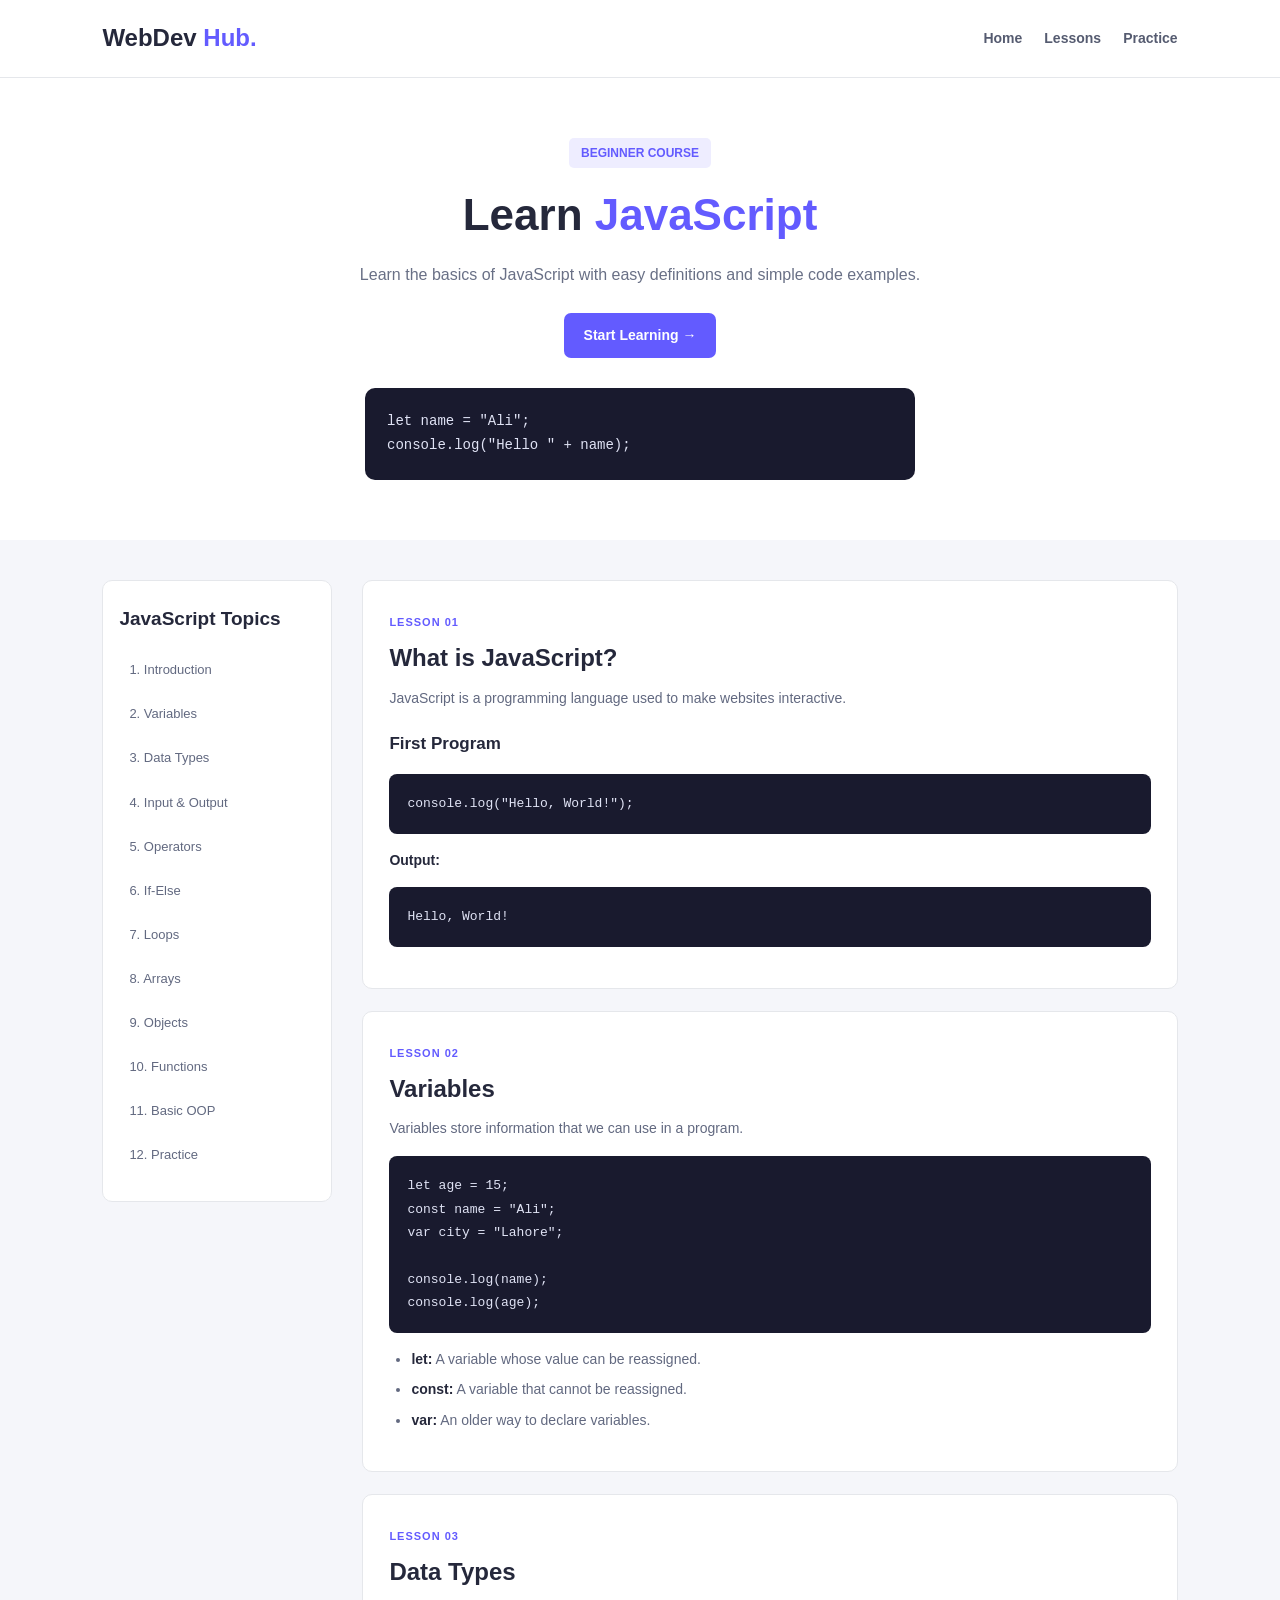
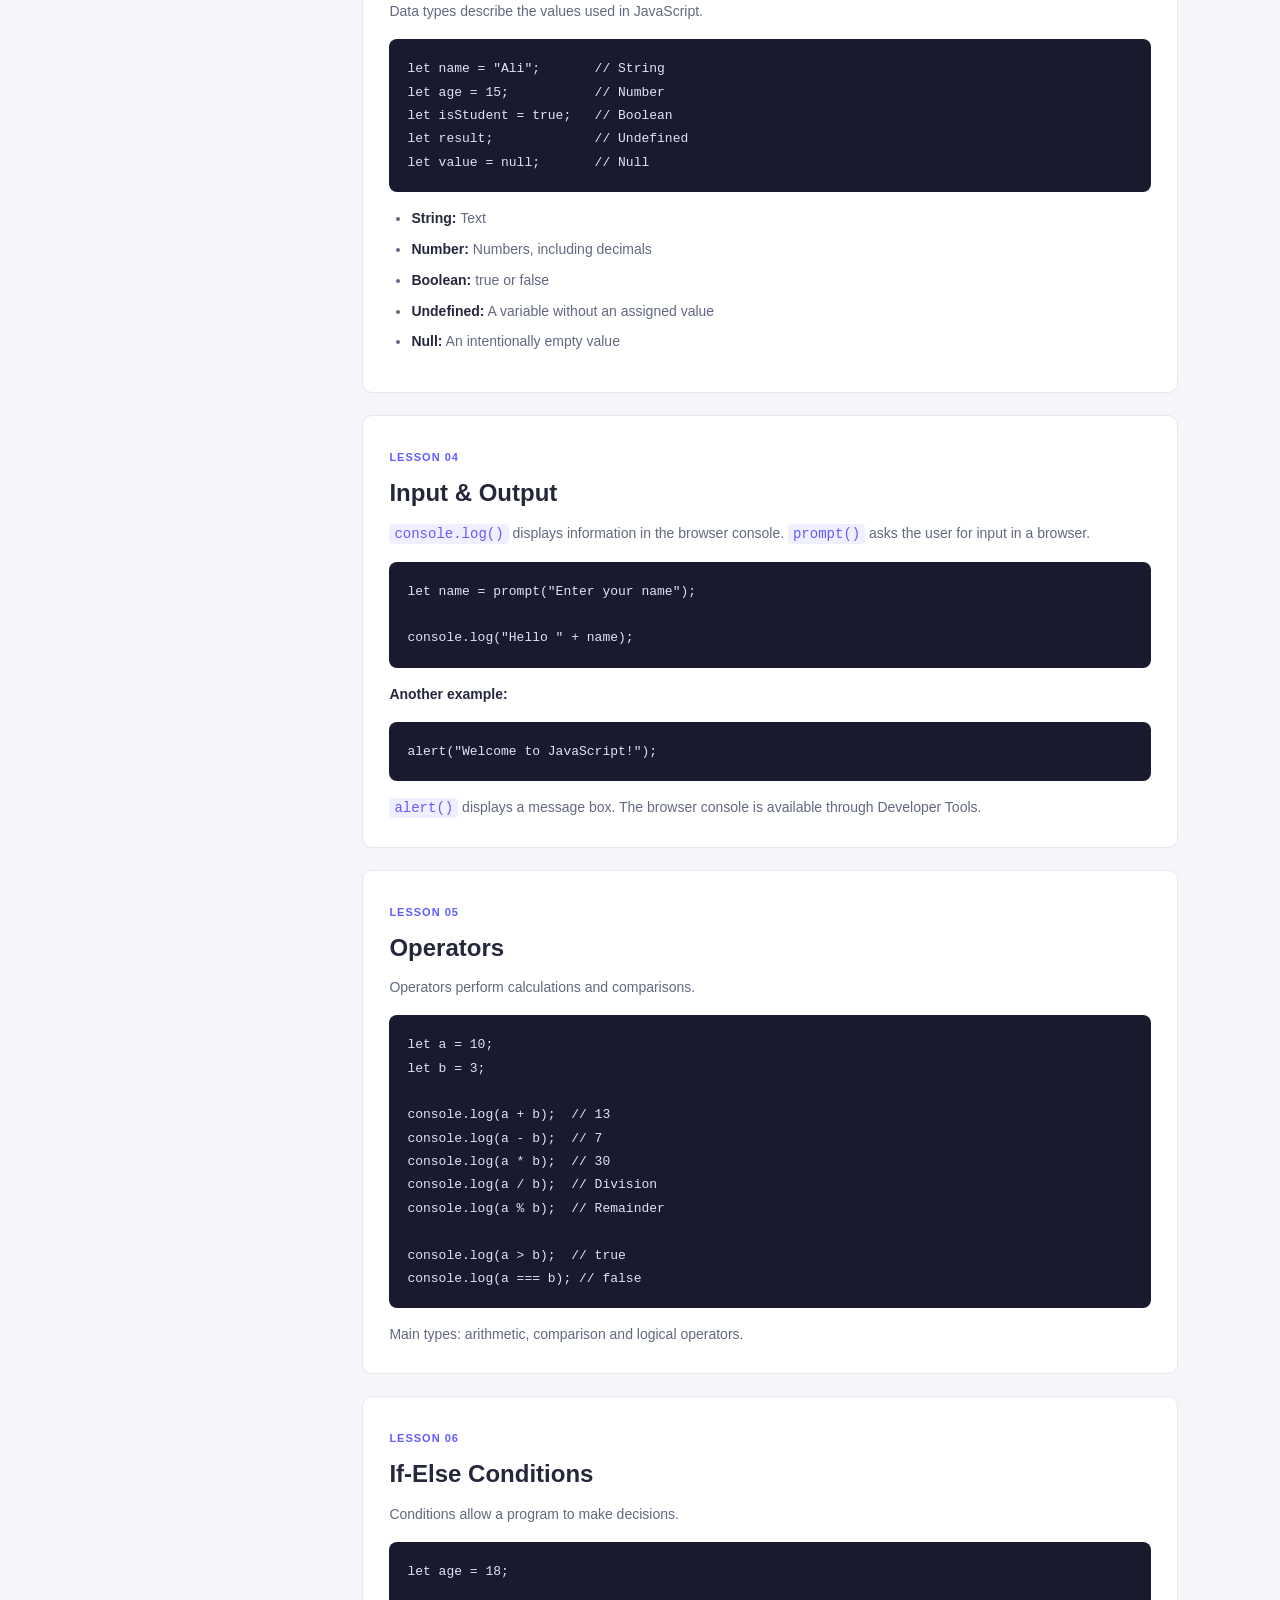
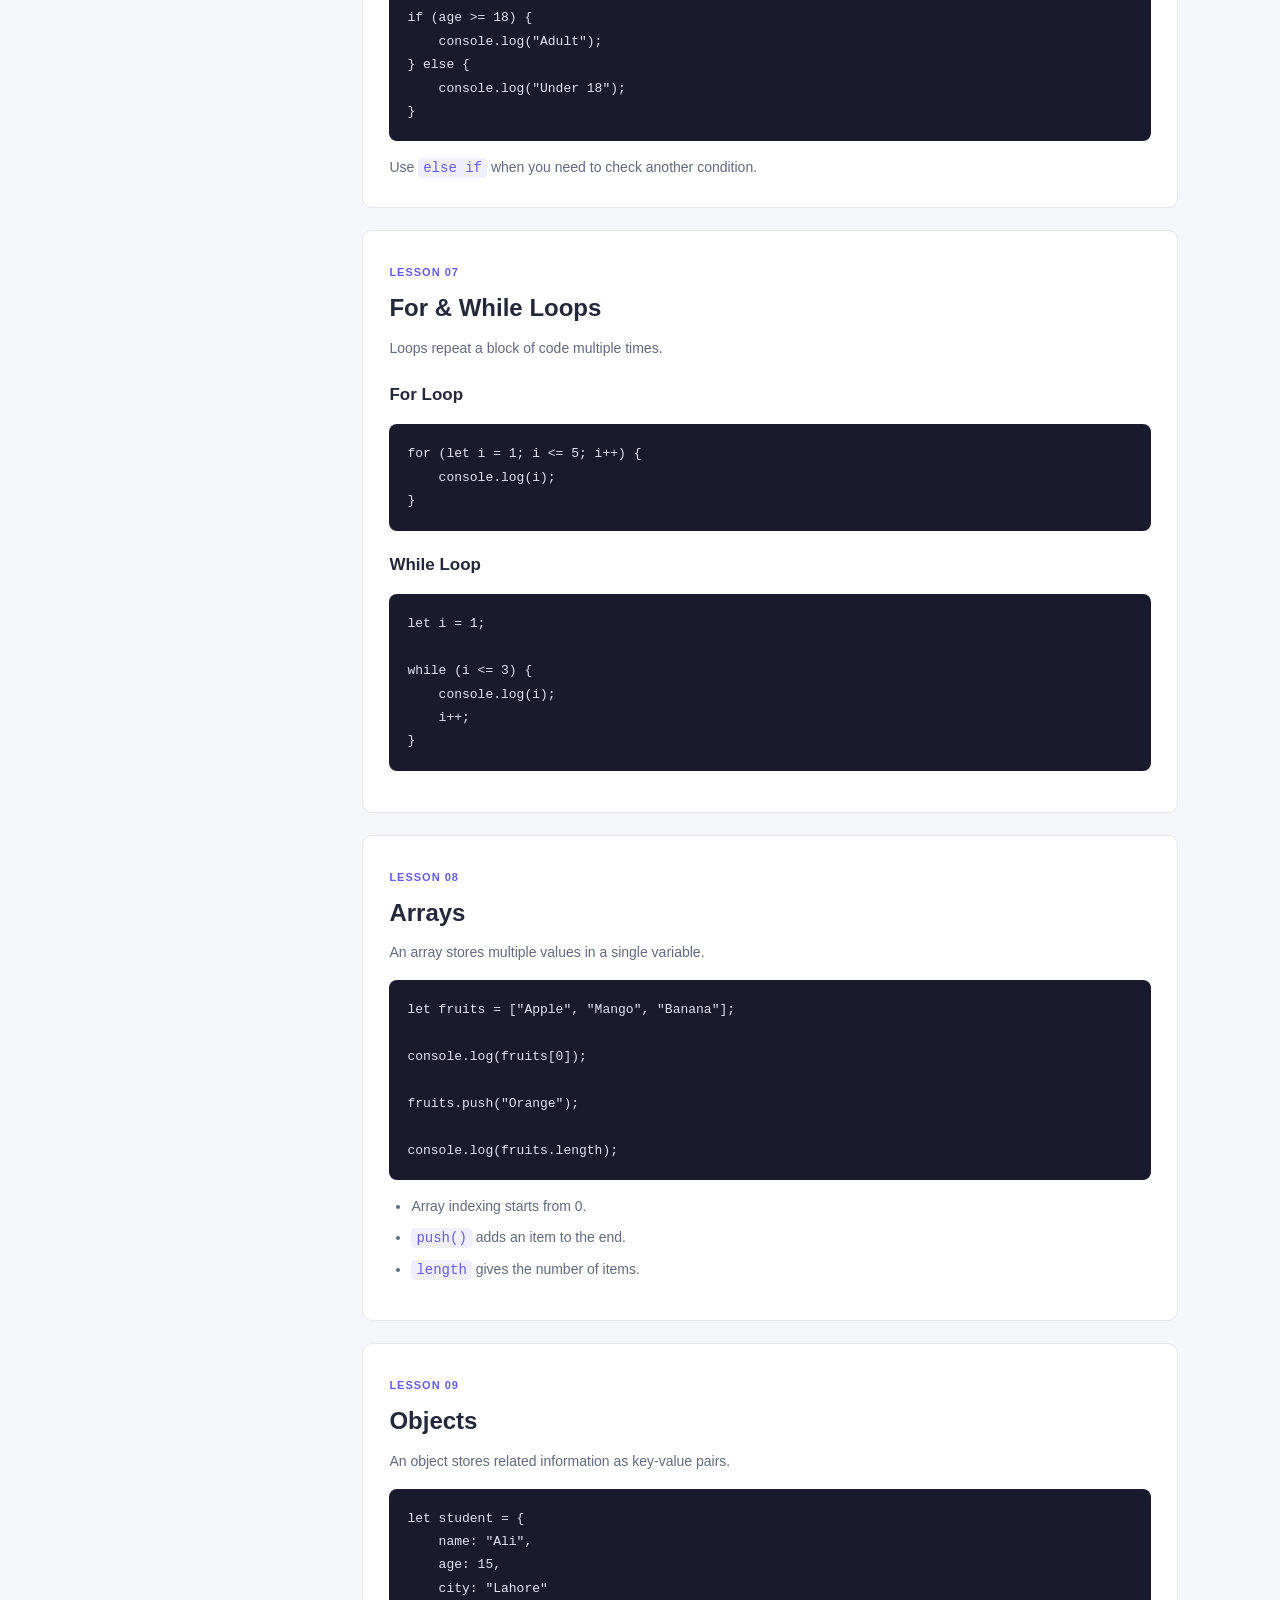
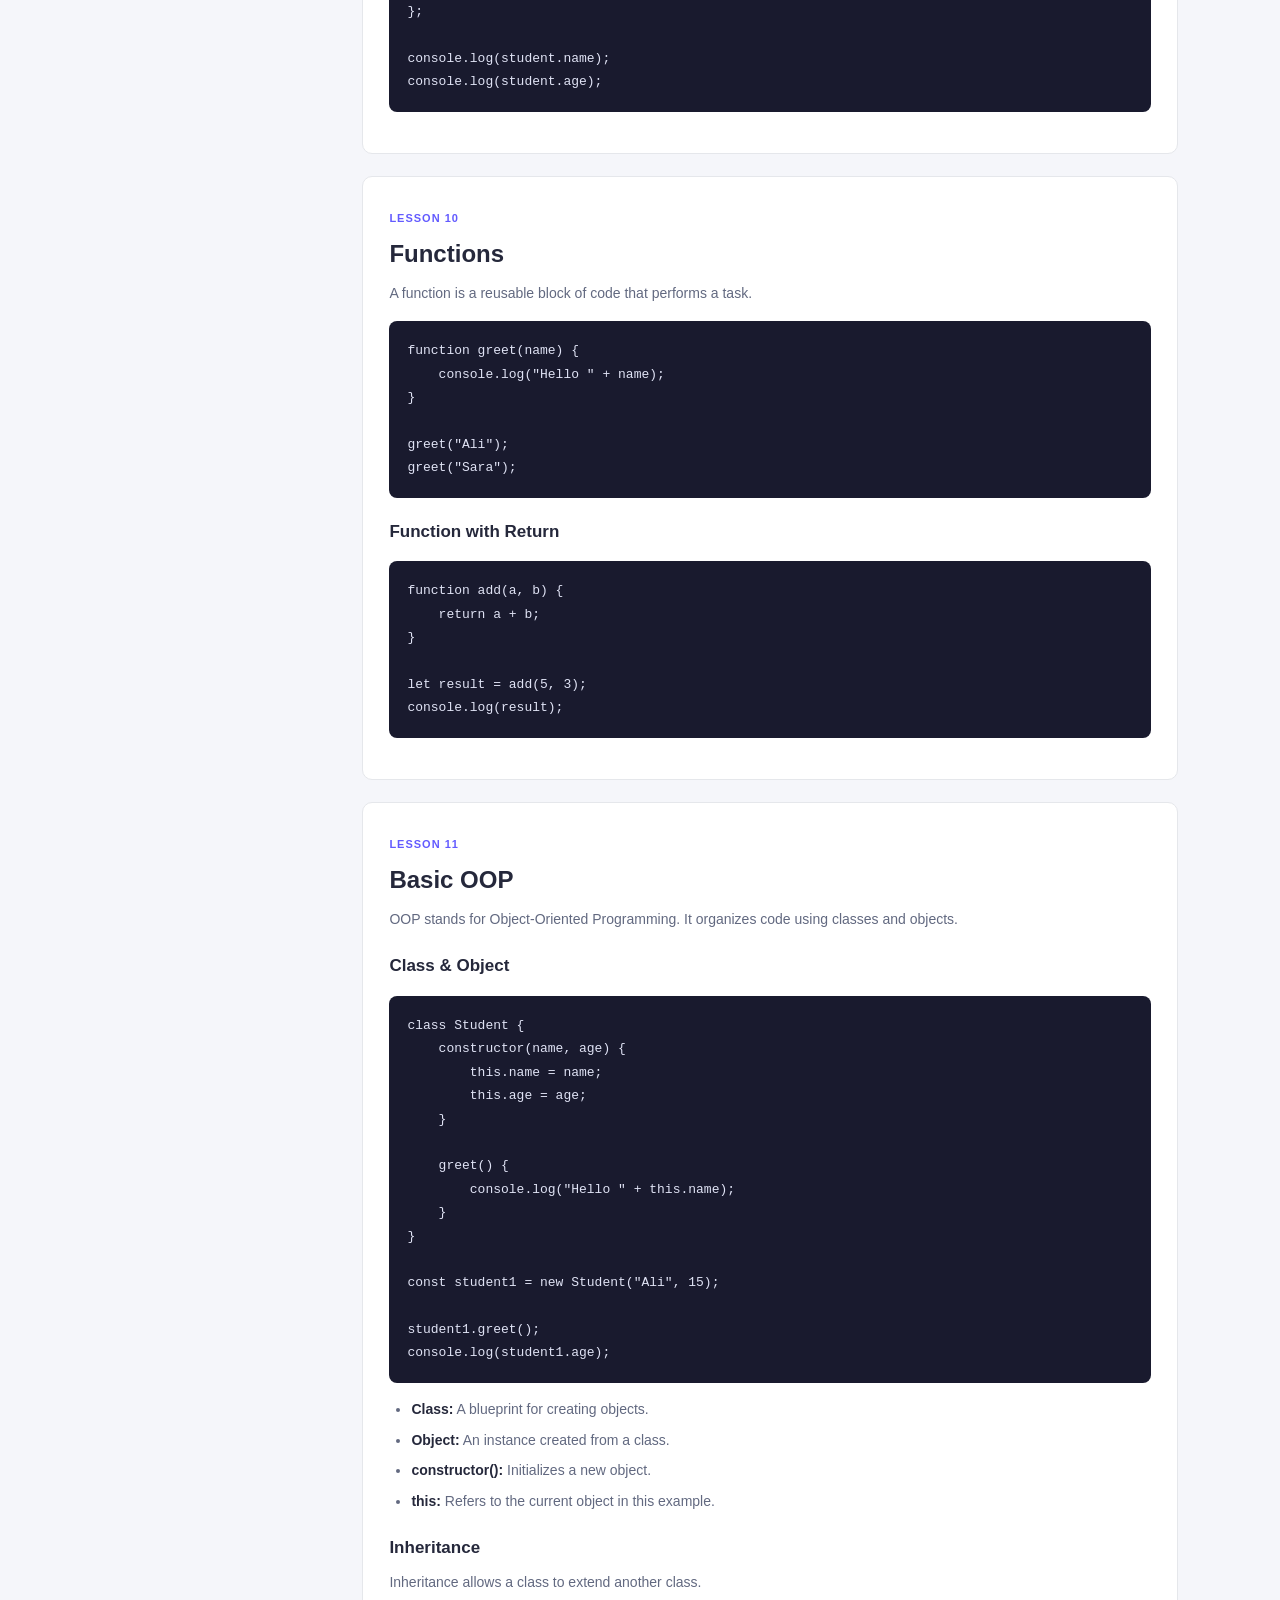
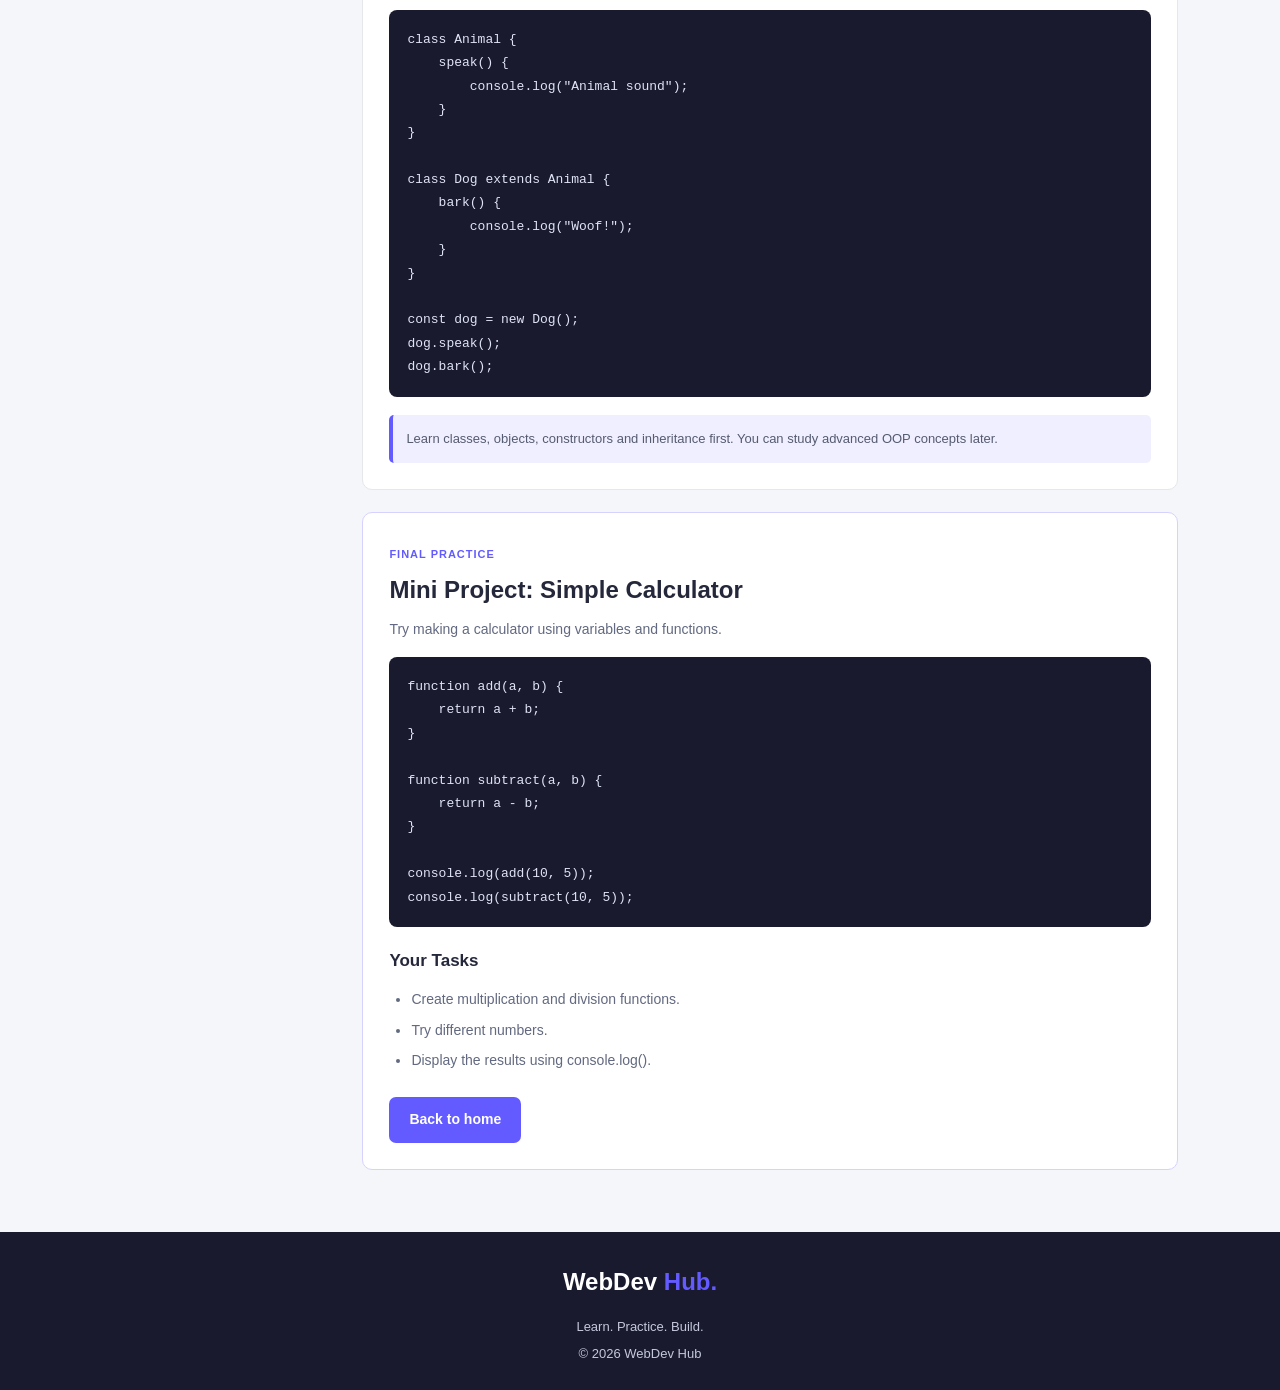
==== javascript-course.html @ 298a6e3a "Add files via upload" ====
<!DOCTYPE html>
<html lang="en">
<head>
    <meta charset="UTF-8">
    <meta name="viewport" content="width=device-width, initial-scale=1.0">
    <title>JavaScript Course | WebDev Hub</title>
    <link rel="stylesheet" href="javascript-course.css">
</head>
<body>

    <!-- Navbar -->
    <header class="navbar">
        <a href="#home" class="logo">WebDev <span>Hub.</span></a>

        <nav>
            <a href="#home">Home</a>
            <a href="#lessons">Lessons</a>
            <a href="#practice">Practice</a>
        </nav>
    </header>

    <!-- Hero -->
    <section class="hero" id="home">
        <span class="tag">BEGINNER COURSE</span>

        <h1>Learn <span>JavaScript</span></h1>

        <p>
            Learn the basics of JavaScript with easy definitions
            and simple code examples.
        </p>

        <a href="#lessons" class="btn">Start Learning →</a>

        <div class="code-preview">
            <p>let name = "Ali";</p>
            <p>console.log("Hello " + name);</p>
        </div>
    </section>

    <!-- Main Content -->
    <main class="container" id="lessons">

        <!-- Sidebar -->
        <aside class="sidebar">
            <h3>JavaScript Topics</h3>
            <a href="#intro">1. Introduction</a>
            <a href="#variables">2. Variables</a>
            <a href="#datatypes">3. Data Types</a>
            <a href="#input">4. Input & Output</a>
            <a href="#operators">5. Operators</a>
            <a href="#conditions">6. If-Else</a>
            <a href="#loops">7. Loops</a>
            <a href="#arrays">8. Arrays</a>
            <a href="#objects">9. Objects</a>
            <a href="#functions">10. Functions</a>
            <a href="#oops">11. Basic OOP</a>
            <a href="#practice">12. Practice</a>
        </aside>

        <!-- Lessons -->
        <section class="lessons">

            <!-- 1. Introduction -->
            <article class="lesson" id="intro">
                <span class="number">LESSON 01</span>
                <h2>What is JavaScript?</h2>

                <p>
                    JavaScript is a programming language used to make
                    websites interactive.
                </p>

                <h3>First Program</h3>
                <pre><code>console.log("Hello, World!");</code></pre>

                <p><strong>Output:</strong></p>
                <pre><code>Hello, World!</code></pre>
            </article>

            <!-- 2. Variables -->
            <article class="lesson" id="variables">
                <span class="number">LESSON 02</span>
                <h2>Variables</h2>

                <p>
                    Variables store information that we can use in a program.
                </p>

                <pre><code>let age = 15;
const name = "Ali";
var city = "Lahore";

console.log(name);
console.log(age);</code></pre>

                <ul>
                    <li><strong>let:</strong> A variable whose value can be reassigned.</li>
                    <li><strong>const:</strong> A variable that cannot be reassigned.</li>
                    <li><strong>var:</strong> An older way to declare variables.</li>
                </ul>
            </article>

            <!-- 3. Data Types -->
            <article class="lesson" id="datatypes">
                <span class="number">LESSON 03</span>
                <h2>Data Types</h2>

                <p>Data types describe the values used in JavaScript.</p>

                <pre><code>let name = "Ali";       // String
let age = 15;           // Number
let isStudent = true;   // Boolean
let result;             // Undefined
let value = null;       // Null</code></pre>

                <ul>
                    <li><strong>String:</strong> Text</li>
                    <li><strong>Number:</strong> Numbers, including decimals</li>
                    <li><strong>Boolean:</strong> true or false</li>
                    <li><strong>Undefined:</strong> A variable without an assigned value</li>
                    <li><strong>Null:</strong> An intentionally empty value</li>
                </ul>
            </article>

            <!-- 4. Input and Output -->
            <article class="lesson" id="input">
                <span class="number">LESSON 04</span>
                <h2>Input & Output</h2>

                <p>
                    <code>console.log()</code> displays information in the
                    browser console. <code>prompt()</code> asks the user
                    for input in a browser.
                </p>

                <pre><code>let name = prompt("Enter your name");

console.log("Hello " + name);</code></pre>

                <p><strong>Another example:</strong></p>

                <pre><code>alert("Welcome to JavaScript!");</code></pre>

                <p>
                    <code>alert()</code> displays a message box.
                    The browser console is available through Developer Tools.
                </p>
            </article>

            <!-- 5. Operators -->
            <article class="lesson" id="operators">
                <span class="number">LESSON 05</span>
                <h2>Operators</h2>

                <p>Operators perform calculations and comparisons.</p>

                <pre><code>let a = 10;
let b = 3;

console.log(a + b);  // 13
console.log(a - b);  // 7
console.log(a * b);  // 30
console.log(a / b);  // Division
console.log(a % b);  // Remainder

console.log(a > b);  // true
console.log(a === b); // false</code></pre>

                <p>Main types: arithmetic, comparison and logical operators.</p>
            </article>

            <!-- 6. Conditions -->
            <article class="lesson" id="conditions">
                <span class="number">LESSON 06</span>
                <h2>If-Else Conditions</h2>

                <p>
                    Conditions allow a program to make decisions.
                </p>

                <pre><code>let age = 18;

if (age >= 18) {
    console.log("Adult");
} else {
    console.log("Under 18");
}</code></pre>

                <p>
                    Use <code>else if</code> when you need to check
                    another condition.
                </p>
            </article>

            <!-- 7. Loops -->
            <article class="lesson" id="loops">
                <span class="number">LESSON 07</span>
                <h2>For & While Loops</h2>

                <p>
                    Loops repeat a block of code multiple times.
                </p>

                <h3>For Loop</h3>
                <pre><code>for (let i = 1; i <= 5; i++) {
    console.log(i);
}</code></pre>

                <h3>While Loop</h3>
                <pre><code>let i = 1;

while (i <= 3) {
    console.log(i);
    i++;
}</code></pre>
            </article>

            <!-- 8. Arrays -->
            <article class="lesson" id="arrays">
                <span class="number">LESSON 08</span>
                <h2>Arrays</h2>

                <p>
                    An array stores multiple values in a single variable.
                </p>

                <pre><code>let fruits = ["Apple", "Mango", "Banana"];

console.log(fruits[0]);

fruits.push("Orange");

console.log(fruits.length);</code></pre>

                <ul>
                    <li>Array indexing starts from 0.</li>
                    <li><code>push()</code> adds an item to the end.</li>
                    <li><code>length</code> gives the number of items.</li>
                </ul>
            </article>

            <!-- 9. Objects -->
            <article class="lesson" id="objects">
                <span class="number">LESSON 09</span>
                <h2>Objects</h2>

                <p>
                    An object stores related information as key-value pairs.
                </p>

                <pre><code>let student = {
    name: "Ali",
    age: 15,
    city: "Lahore"
};

console.log(student.name);
console.log(student.age);</code></pre>
            </article>

            <!-- 10. Functions -->
            <article class="lesson" id="functions">
                <span class="number">LESSON 10</span>
                <h2>Functions</h2>

                <p>
                    A function is a reusable block of code that performs a task.
                </p>

                <pre><code>function greet(name) {
    console.log("Hello " + name);
}

greet("Ali");
greet("Sara");</code></pre>

                <h3>Function with Return</h3>

                <pre><code>function add(a, b) {
    return a + b;
}

let result = add(5, 3);
console.log(result);</code></pre>
            </article>

            <!-- 11. OOP -->
            <article class="lesson" id="oops">
                <span class="number">LESSON 11</span>
                <h2>Basic OOP</h2>

                <p>
                    OOP stands for Object-Oriented Programming.
                    It organizes code using classes and objects.
                </p>

                <h3>Class & Object</h3>

                <pre><code>class Student {
    constructor(name, age) {
        this.name = name;
        this.age = age;
    }

    greet() {
        console.log("Hello " + this.name);
    }
}

const student1 = new Student("Ali", 15);

student1.greet();
console.log(student1.age);</code></pre>

                <ul>
                    <li><strong>Class:</strong> A blueprint for creating objects.</li>
                    <li><strong>Object:</strong> An instance created from a class.</li>
                    <li><strong>constructor():</strong> Initializes a new object.</li>
                    <li><strong>this:</strong> Refers to the current object in this example.</li>
                </ul>

                <h3>Inheritance</h3>

                <p>
                    Inheritance allows a class to extend another class.
                </p>

                <pre><code>class Animal {
    speak() {
        console.log("Animal sound");
    }
}

class Dog extends Animal {
    bark() {
        console.log("Woof!");
    }
}

const dog = new Dog();
dog.speak();
dog.bark();</code></pre>

                <div class="note">
                    Learn classes, objects, constructors and inheritance
                    first. You can study advanced OOP concepts later.
                </div>
            </article>

            <!-- 12. Practice -->
            <article class="lesson practice" id="practice">
                <span class="number">FINAL PRACTICE</span>
                <h2>Mini Project: Simple Calculator</h2>

                <p>Try making a calculator using variables and functions.</p>

                <pre><code>function add(a, b) {
    return a + b;
}

function subtract(a, b) {
    return a - b;
}

console.log(add(10, 5));
console.log(subtract(10, 5));</code></pre>

                <h3>Your Tasks</h3>
                <ul>
                    <li>Create multiplication and division functions.</li>
                    <li>Try different numbers.</li>
                    <li>Display the results using console.log().</li>
                </ul>

                <a href="index.html" class="btn">Back to home </a>
            </article>

        </section>
    </main>

    <!-- Footer -->
    <footer class="footer">
        <a href="#home" class="logo">WebDev <span>Hub.</span></a>
        <p>Learn. Practice. Build.</p>
        <p>© 2026 WebDev Hub</p>
    </footer>

</body>
</html>
---- javascript-course.css ----
/* ===== BASIC STYLING ===== */
* {
    margin: 0;
    padding: 0;
    box-sizing: border-box;
}

html {
    scroll-behavior: smooth;
    scroll-padding-top: 20px;
}

body {
    font-family: Arial, sans-serif;
    background: #f5f6fa;
    color: #25283b;
    line-height: 1.7;
}

a {
    text-decoration: none;
    color: inherit;
}

/* ===== NAVBAR ===== */
.navbar {
    display: flex;
    justify-content: space-between;
    align-items: center;
    gap: 20px;
    padding: 18px 8%;
    background: white;
    border-bottom: 1px solid #e5e7eb;
}

.logo {
    font-size: 24px;
    font-weight: bold;
    white-space: nowrap;
}

.logo span {
    color: #635bff;
}

.navbar nav {
    display: flex;
    flex-wrap: wrap;
    gap: 22px;
}

.navbar nav a {
    font-size: 14px;
    color: #555b70;
    font-weight: bold;
}

.navbar nav a:hover {
    color: #635bff;
}

/* ===== HERO ===== */
.hero {
    text-align: center;
    padding: 60px 8%;
    background: white;
}

.tag {
    display: inline-block;
    padding: 5px 12px;
    background: #eeedff;
    color: #635bff;
    border-radius: 5px;
    font-size: 12px;
    font-weight: bold;
}

.hero h1 {
    font-size: clamp(30px, 5vw, 44px);
    line-height: 1.3;
    margin: 18px 0;
}

.hero h1 span {
    color: #635bff;
}

.hero > p {
    max-width: 600px;
    margin: 0 auto 24px;
    color: #697086;
}

.btn {
    display: inline-block;
    padding: 11px 20px;
    background: #635bff;
    color: white;
    border-radius: 7px;
    font-weight: bold;
    font-size: 14px;
    transition: 0.3s;
}

.btn:hover {
    background: #4940e8;
}

/* ===== CODE PREVIEW ===== */
.code-preview {
    max-width: 550px;
    margin: 30px auto 0;
    padding: 22px;
    text-align: left;
    background: #191a2e;
    color: #e0e3f5;
    border-radius: 10px;
    overflow-x: auto;
}

.code-preview p {
    font-family: Consolas, monospace;
    font-size: 14px;
    white-space: pre;
}

.indent {
    padding-left: 20px;
}

.purple {
    color: #c6a0ff;
}

.green {
    color: #a5e8a0;
}

/* ===== MAIN LAYOUT ===== */
.container {
    display: grid;
    grid-template-columns: 230px minmax(0, 1fr);
    gap: 30px;
    padding: 40px 8%;
    align-items: start;
}

/* ===== SIDEBAR ===== */
.sidebar {
    background: white;
    padding: 22px 16px;
    border: 1px solid #e5e7eb;
    border-radius: 10px;
    position: sticky;
    top: 20px;
}

.sidebar h3 {
    font-size: 19px;
    margin-bottom: 15px;
}

.sidebar a {
    display: block;
    padding: 9px 10px;
    margin-bottom: 4px;
    color: #626980;
    font-size: 13px;
    border-radius: 6px;
    overflow-wrap: anywhere;
    transition: 0.2s;
}

.sidebar a:hover {
    background: #f0efff;
    color: #635bff;
}

/* ===== LESSONS ===== */
.lessons {
    min-width: 0;
}

.lesson {
    background: white;
    border: 1px solid #e5e7eb;
    border-radius: 10px;
    padding: 26px;
    margin-bottom: 22px;
    scroll-margin-top: 20px;
}

.lesson:hover {
    border-color: #d6d2ff;
}

.number {
    font-size: 11px;
    font-weight: bold;
    letter-spacing: 1px;
    color: #635bff;
}

.lesson h2 {
    font-size: 24px;
    line-height: 1.35;
    margin: 8px 0 12px;
}

.lesson h3 {
    font-size: 17px;
    margin: 20px 0 8px;
}

.lesson p,
.lesson li {
    font-size: 14px;
    color: #626980;
}

.lesson ul {
    padding-left: 22px;
    margin: 12px 0;
}

.lesson li {
    margin-bottom: 7px;
}

.lesson strong {
    color: #25283b;
}

/* ===== CODE BLOCKS ===== */
.lesson pre {
    max-width: 100%;
    margin: 15px 0;
    padding: 18px;
    background: #191a2e;
    color: #e0e3f5;
    border-radius: 8px;
    overflow-x: auto;
    font-family: Consolas, monospace;
    font-size: 13px;
    line-height: 1.8;
    tab-size: 4;
}

.lesson pre code {
    white-space: pre;
    font-family: inherit;
}

.lesson p code,
.lesson li code {
    background: #f0efff;
    color: #635bff;
    padding: 2px 5px;
    border-radius: 4px;
    overflow-wrap: anywhere;
}

/* ===== NOTE ===== */
.note {
    background: #f0efff;
    border-left: 4px solid #635bff;
    padding: 13px;
    border-radius: 5px;
    margin-top: 18px;
    color: #555b70;
    font-size: 13px;
}

/* ===== PRACTICE ===== */
.practice {
    border-color: #d6d2ff;
}

.practice .btn {
    margin-top: 12px;
}

/* ===== FOOTER ===== */
.footer {
    text-align: center;
    padding: 30px 15px;
    background: #191a2e;
    color: #c5c8dc;
}

.footer .logo {
    display: inline-block;
    color: white;
    margin-bottom: 8px;
}

.footer p {
    font-size: 13px;
    margin-top: 5px;
}

/* ===== TABLET ===== */
@media (max-width: 900px) {
    .navbar {
        padding: 18px 4%;
    }

    .container {
        grid-template-columns: 200px minmax(0, 1fr);
        gap: 20px;
        padding: 35px 4%;
    }

    .lesson {
        padding: 22px;
    }

    .lesson h2 {
        font-size: 22px;
    }
}

/* ===== MOBILE ===== */
@media (max-width: 650px) {
    .navbar {
        flex-direction: column;
        gap: 12px;
    }

    .navbar nav {
        justify-content: center;
        gap: 16px;
    }

    .hero {
        padding: 40px 5%;
    }

    .container {
        display: flex;
        flex-direction: column;
        padding: 28px 5%;
    }

    .sidebar {
        position: static;
        width: 100%;
    }

    .lessons {
        width: 100%;
    }

    .lesson {
        padding: 20px 16px;
    }

    .lesson h2 {
        font-size: 21px;
    }

    .lesson pre {
        padding: 14px;
        font-size: 12px;
    }

    .code-preview {
        padding: 17px;
    }
}

/* ===== SMALL PHONES ===== */
@media (max-width: 380px) {
    .logo {
        font-size: 21px;
    }

    .navbar nav {
        gap: 12px;
    }

    .navbar nav a {
        font-size: 12px;
    }

    .hero h1 {
        font-size: 29px;
    }

    .lesson {
        padding: 16px 12px;
    }

    .lesson h2 {
        font-size: 19px;
    }
}
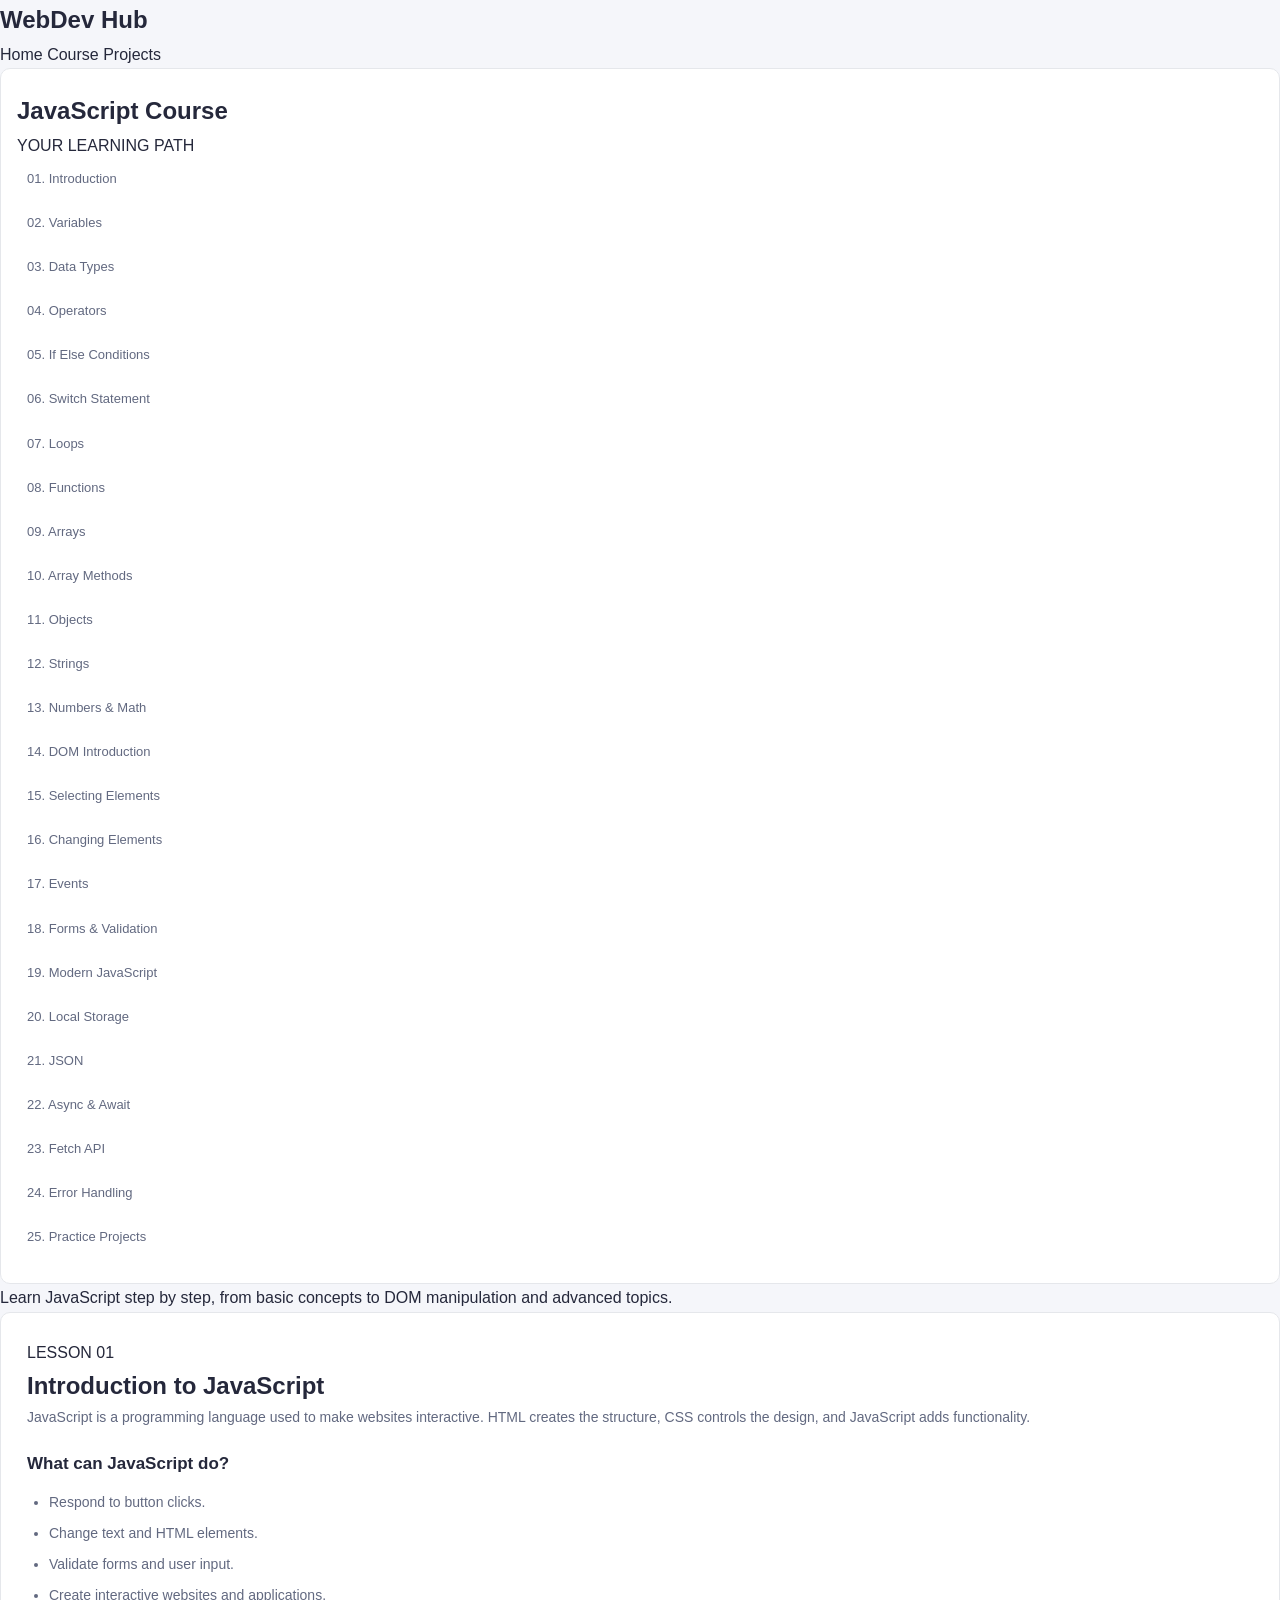
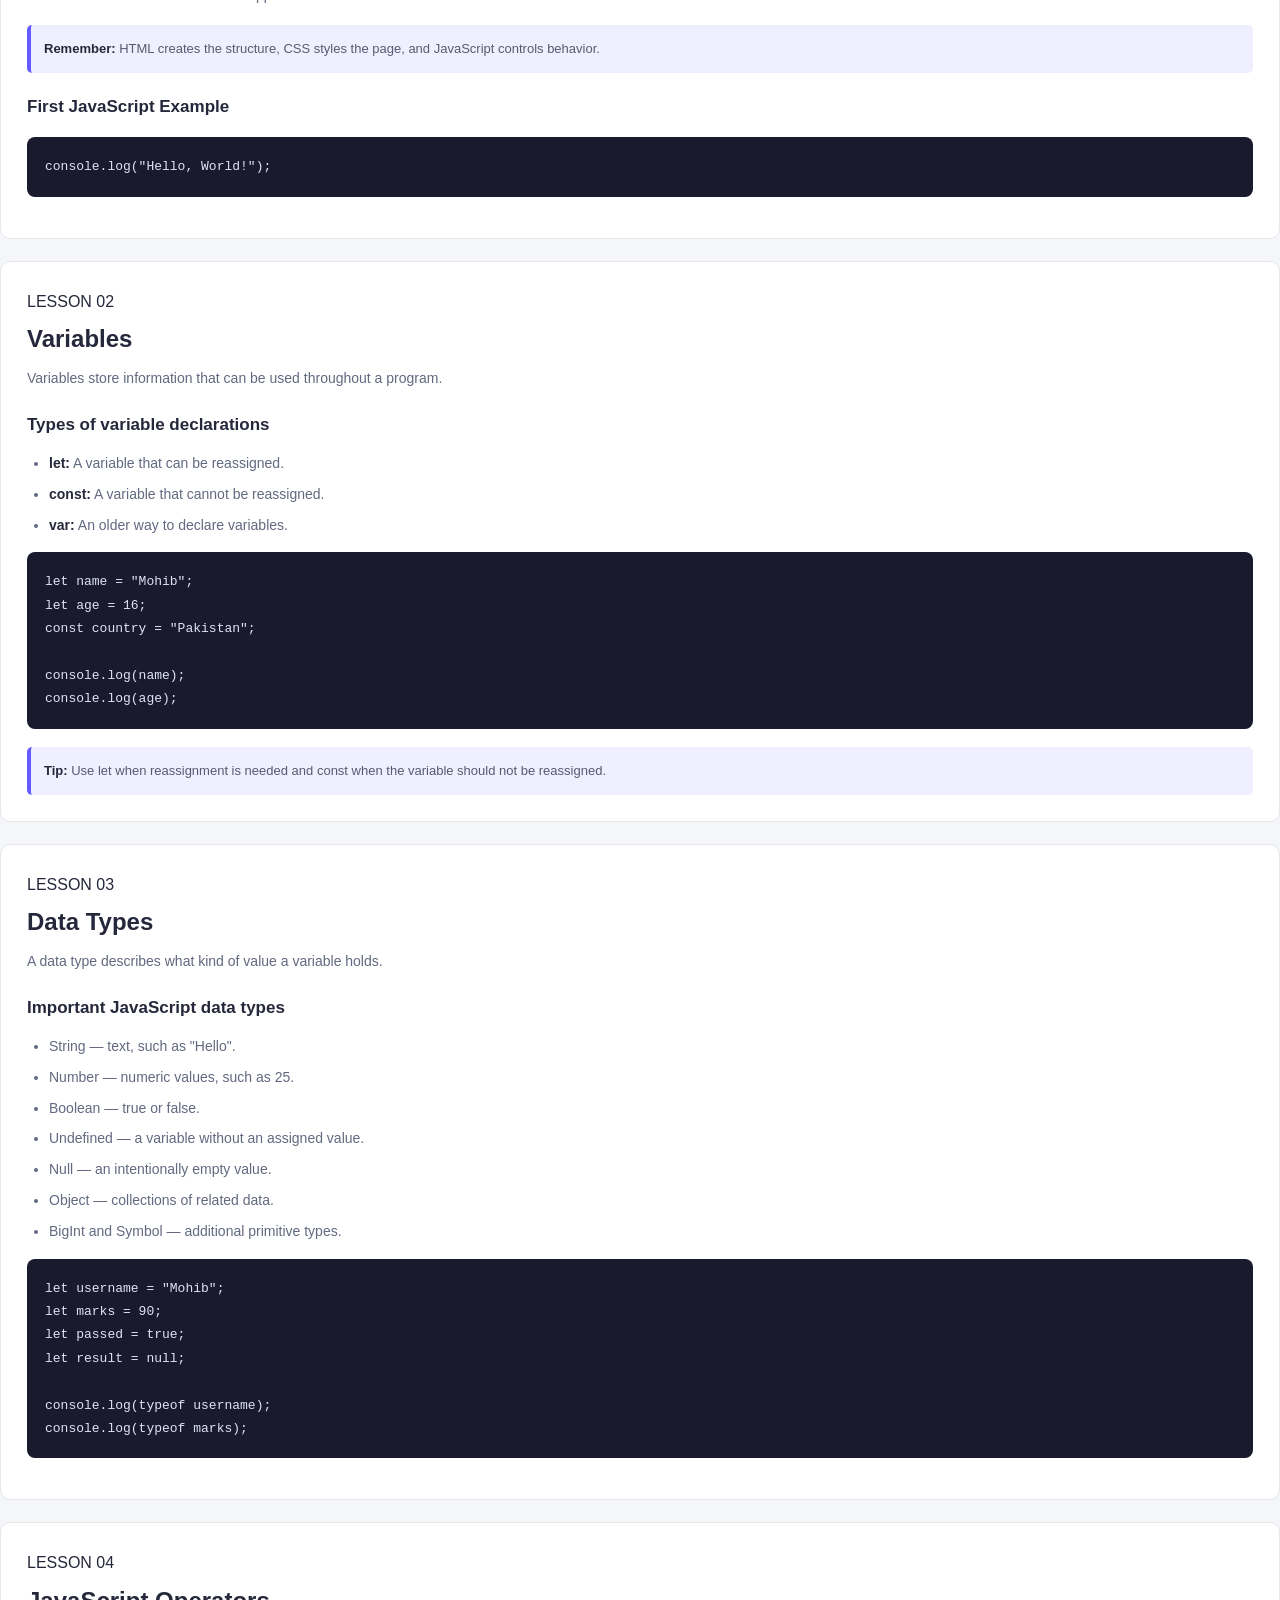
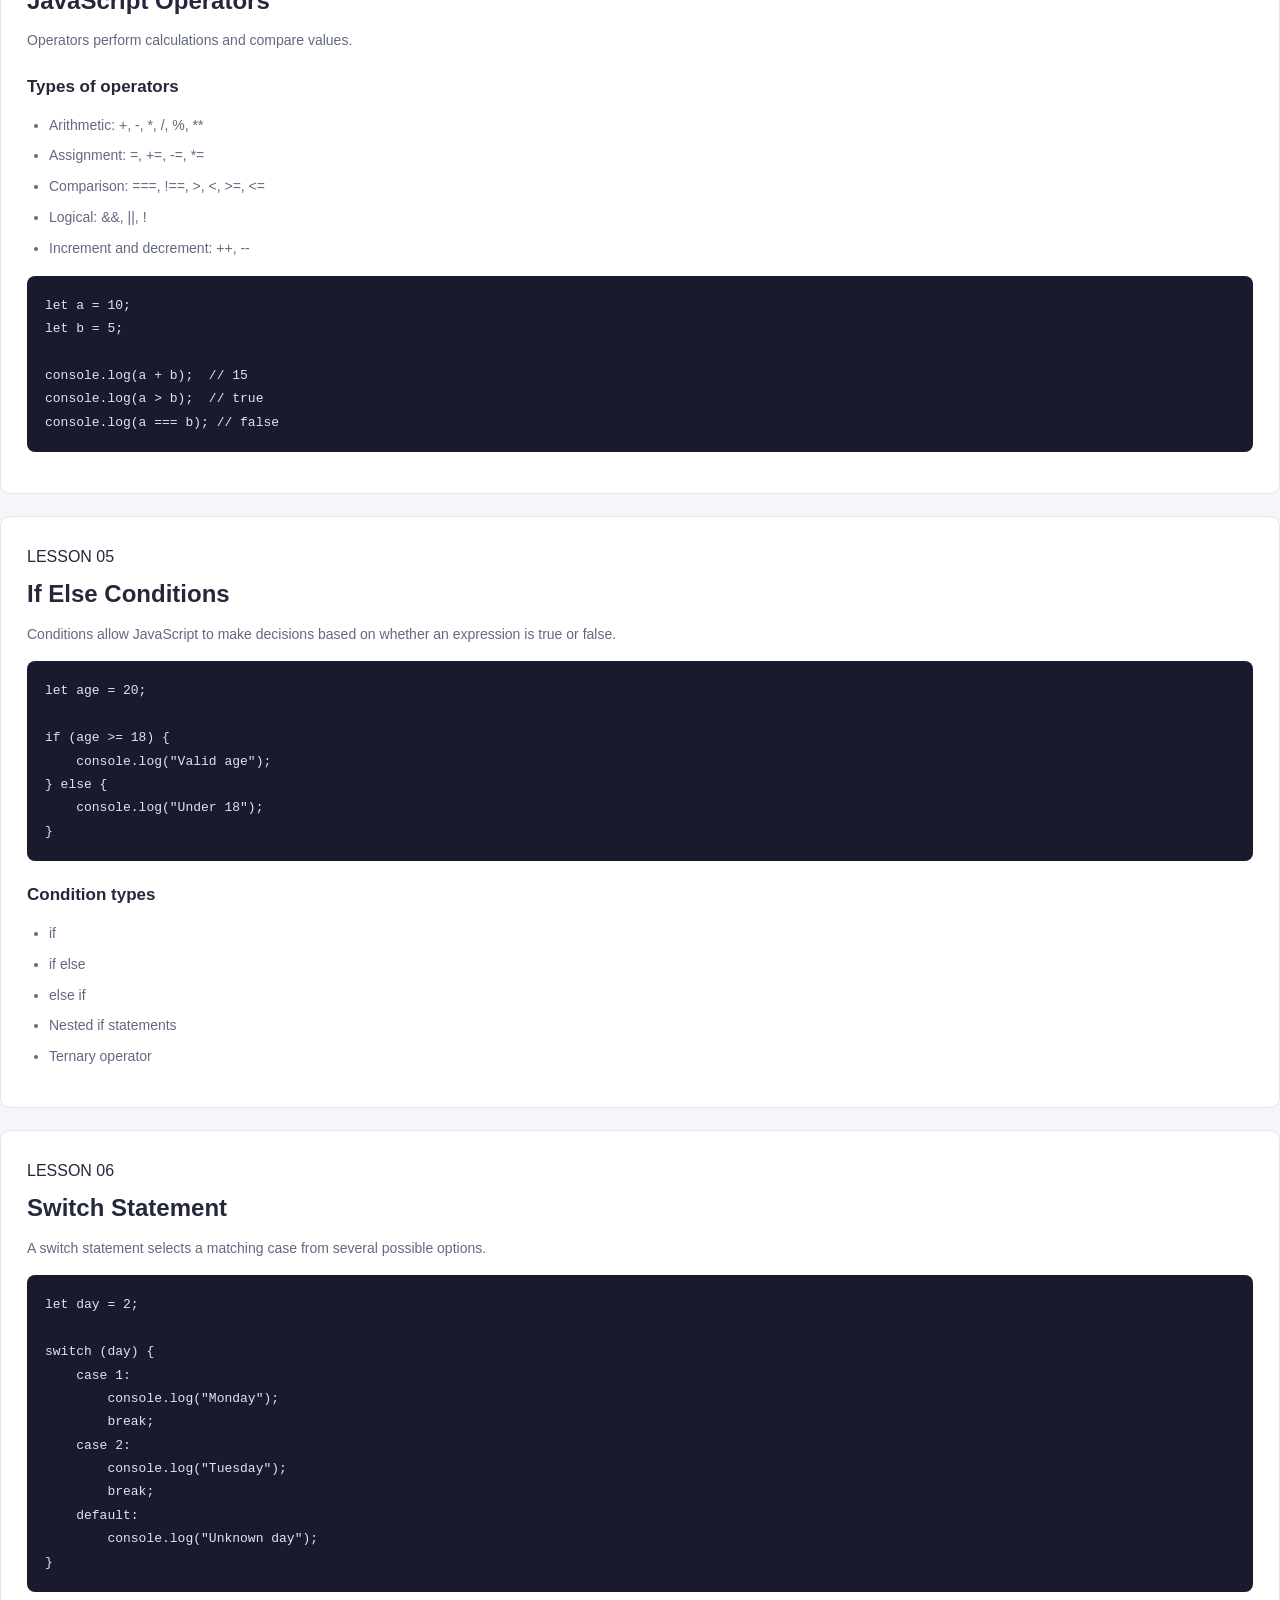
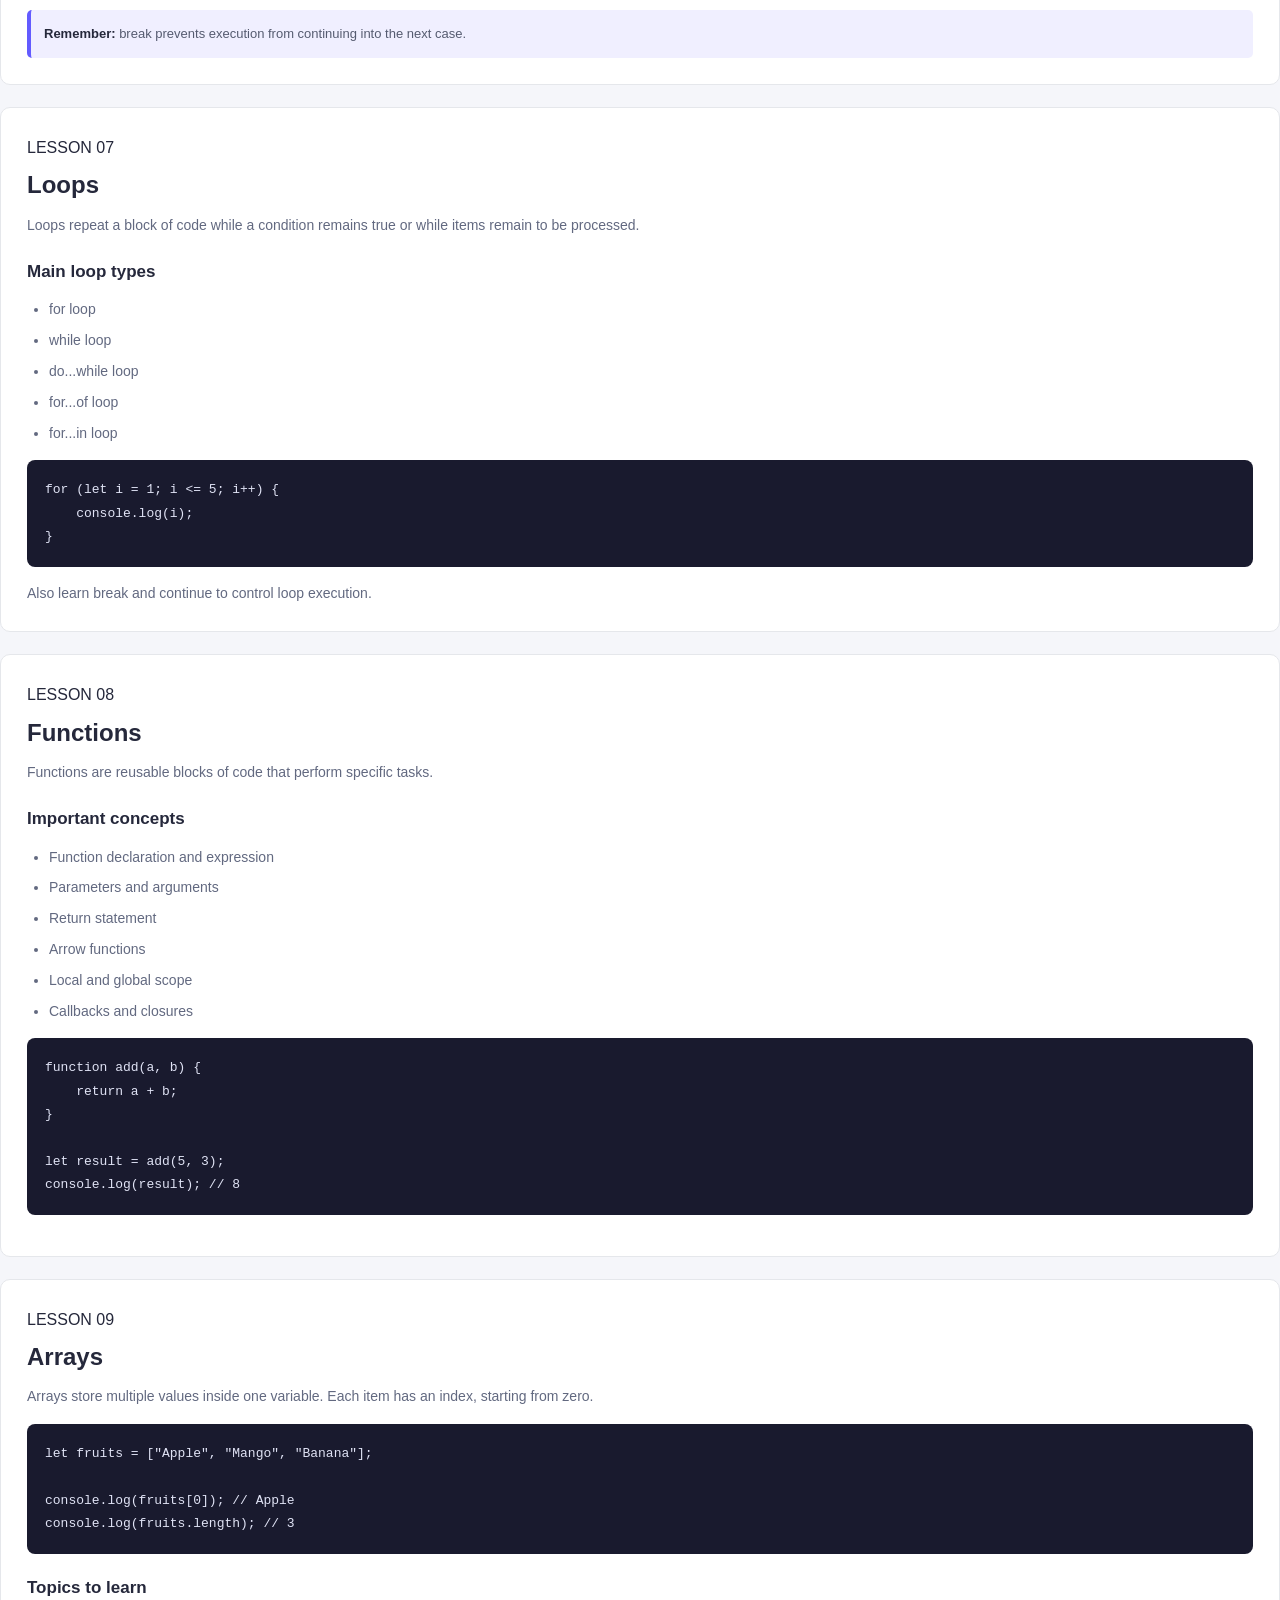
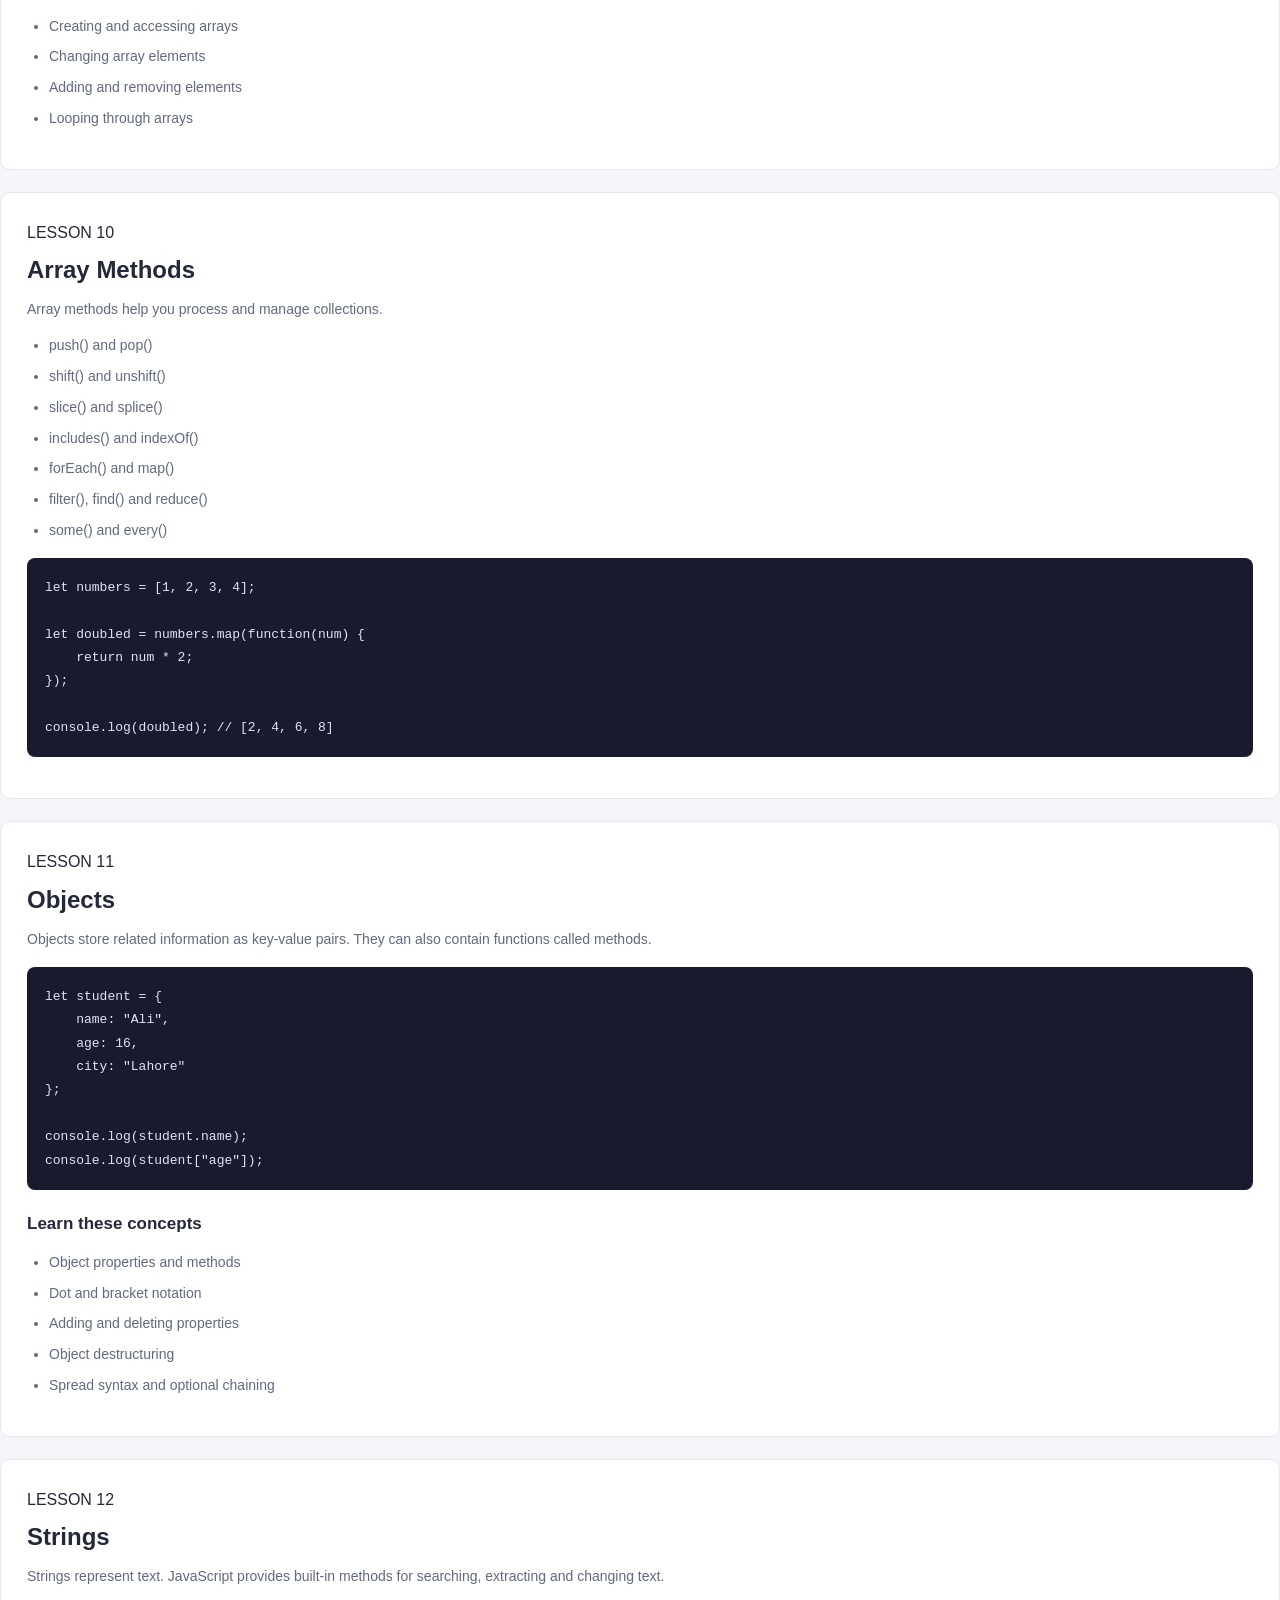
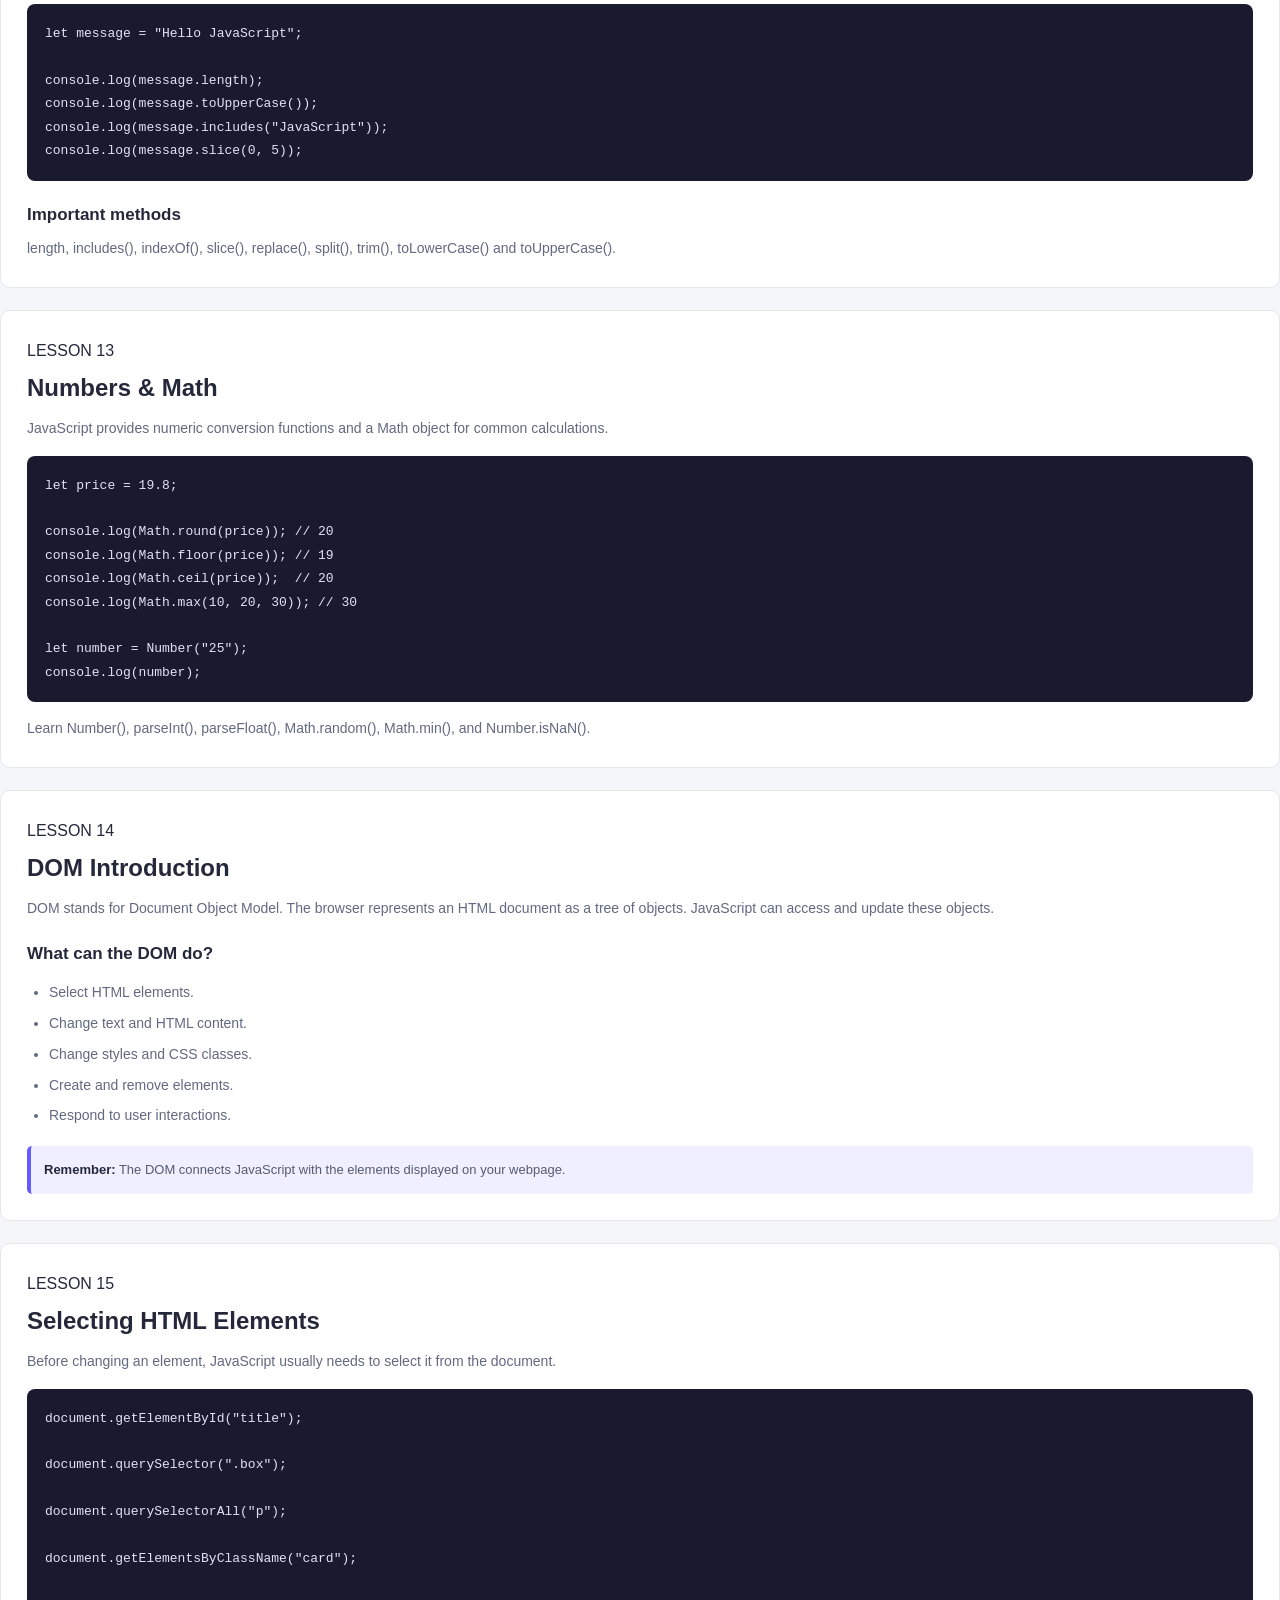
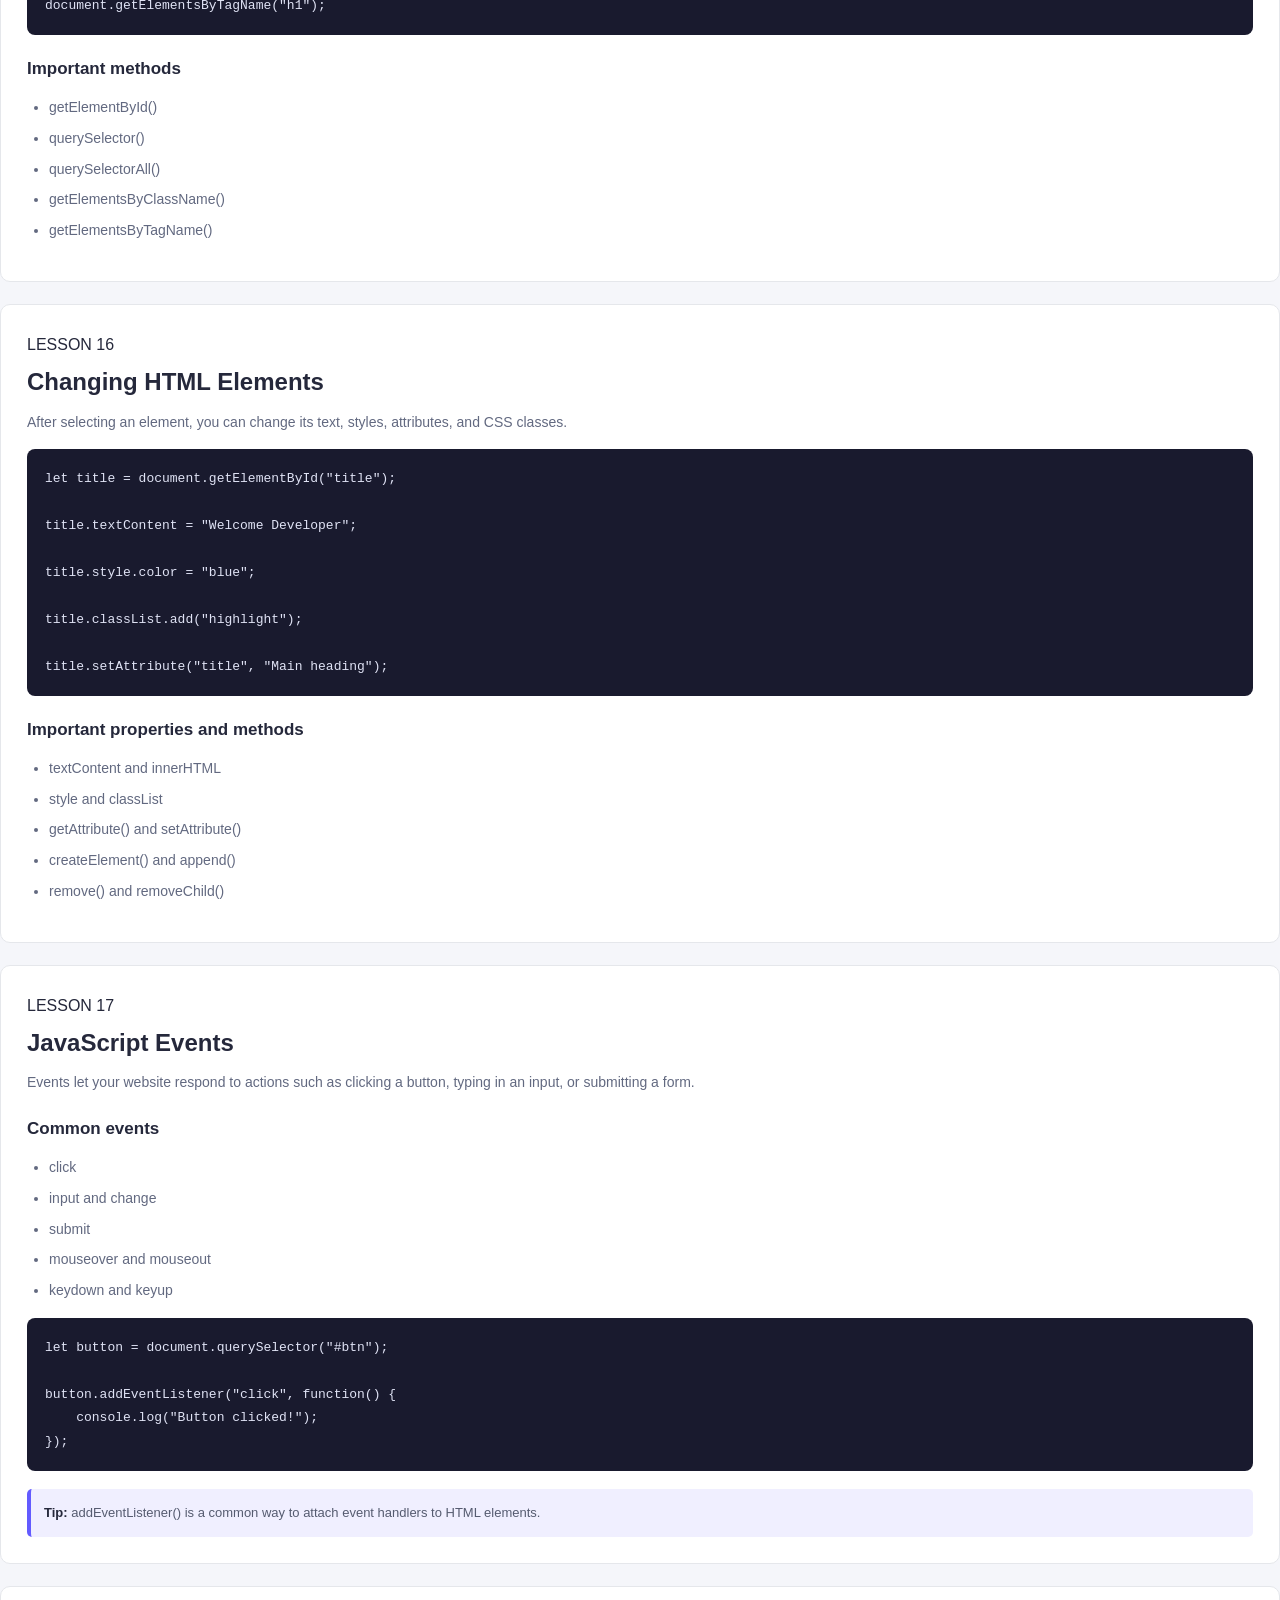
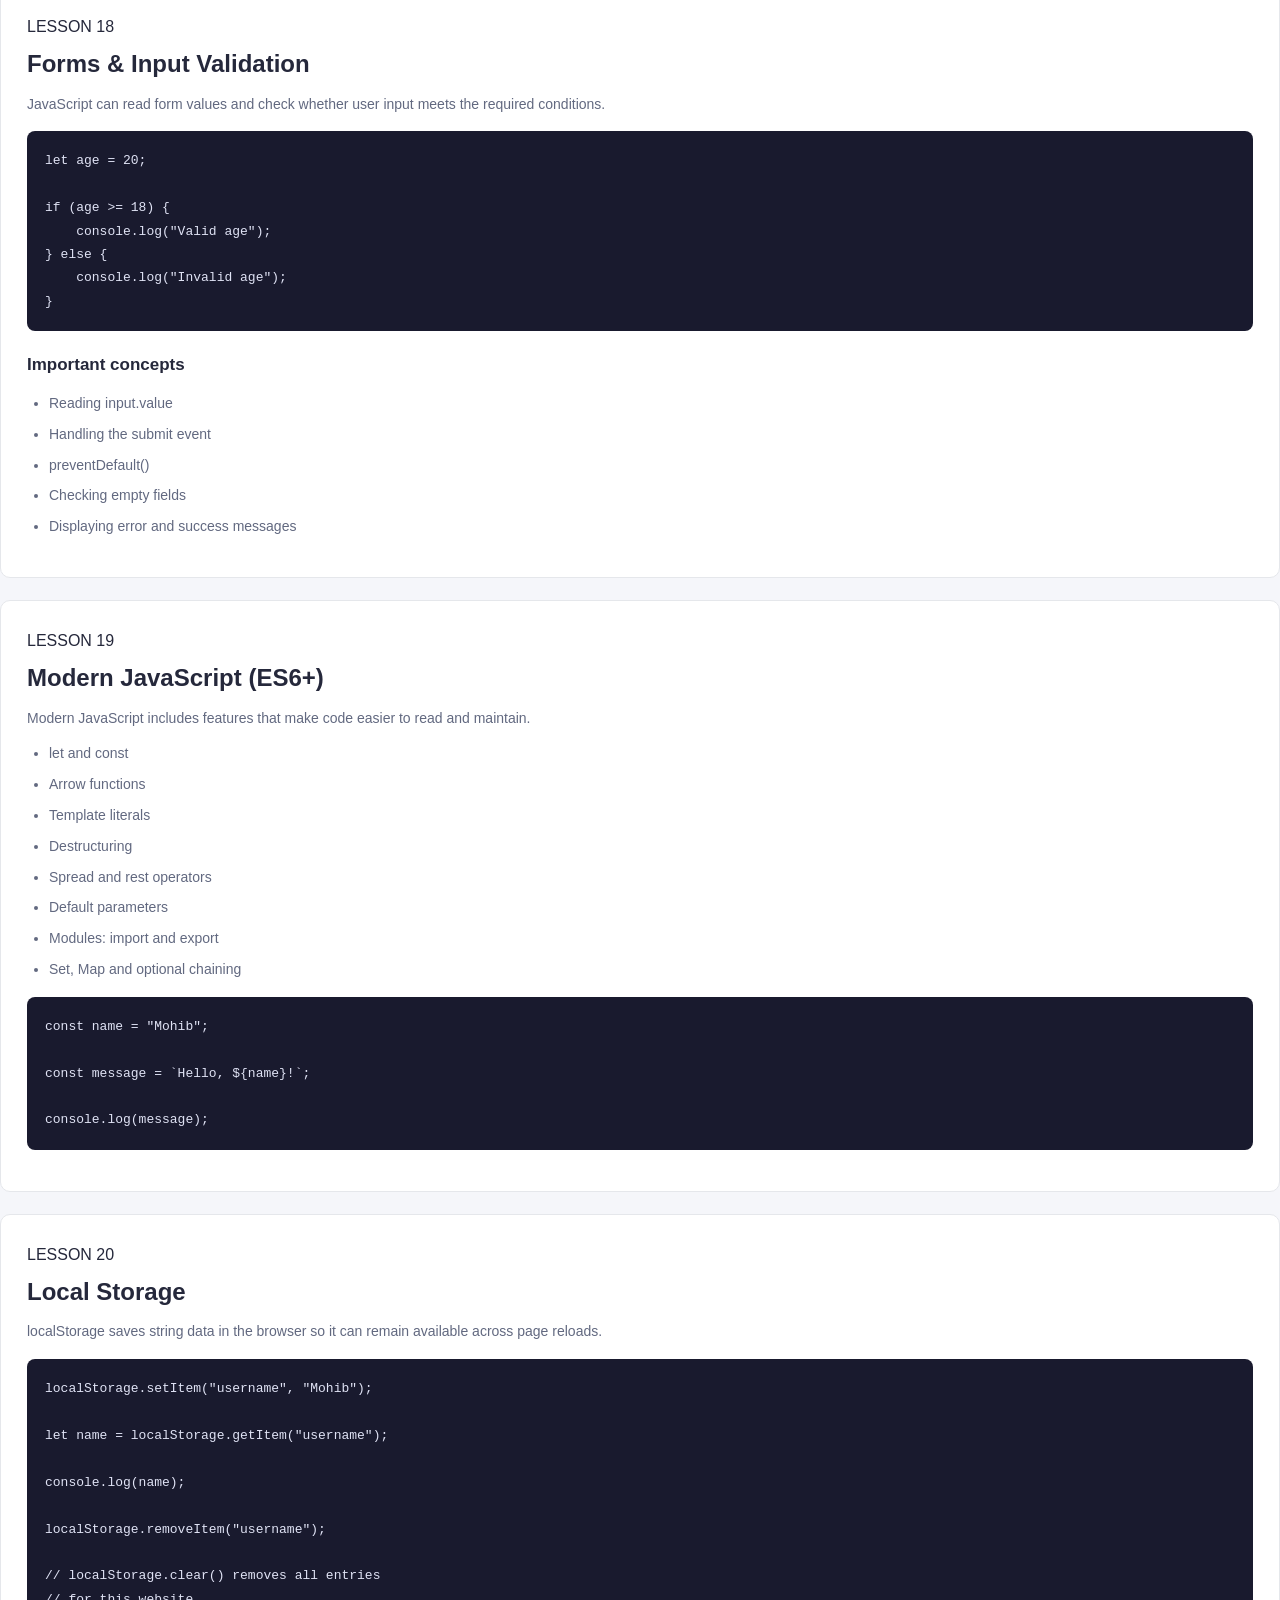
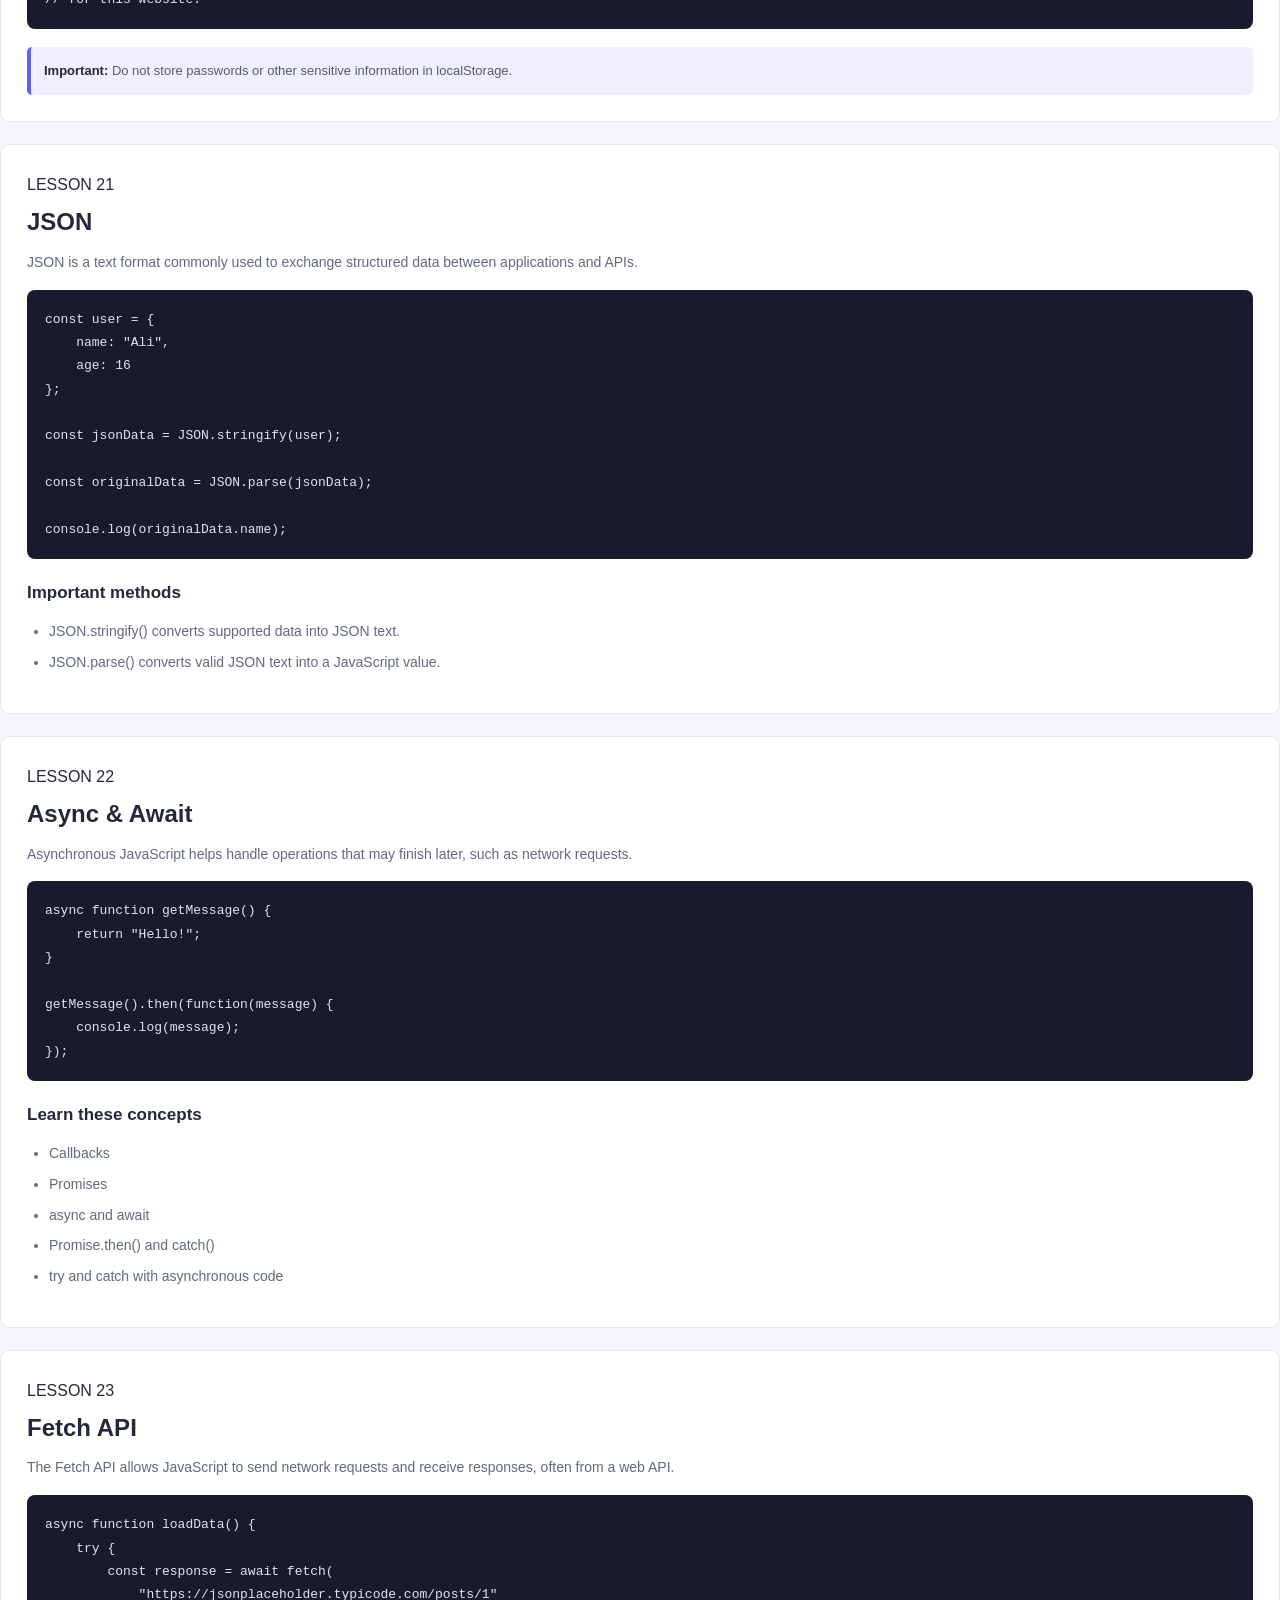
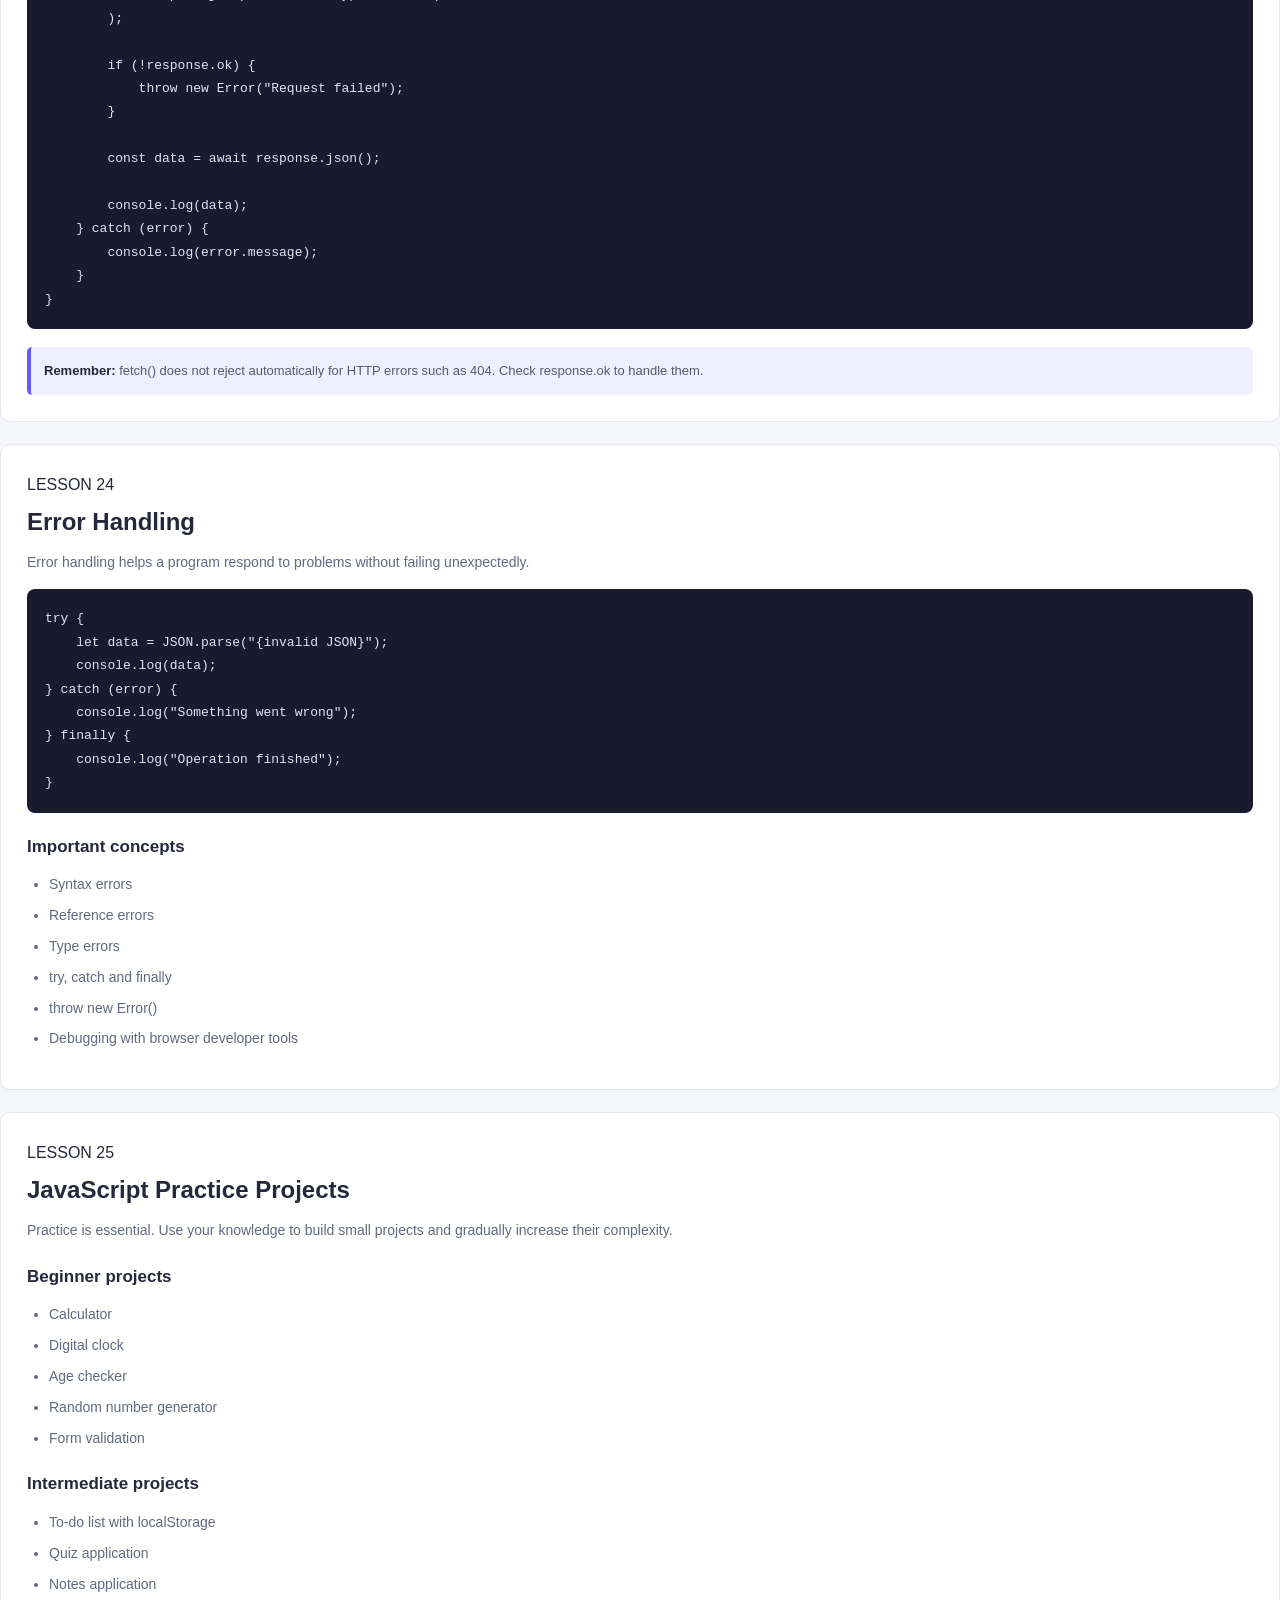
==== commit 467df321: "Add files via upload" ====
--- a/javascript-course.html
+++ b/javascript-course.html
@@ -9,383 +9,782 @@
 </head>
 <body>
 
-    <!-- Navbar -->
-    <header class="navbar">
-        <a href="#home" class="logo">WebDev <span>Hub.</span></a>
-
-        <nav>
-            <a href="#home">Home</a>
-            <a href="#lessons">Lessons</a>
-            <a href="#practice">Practice</a>
+    <!-- Header -->
+    <header class="header">
+        <a href="#introduction" class="logo">WebDev Hub</a>
+
+        <nav class="top-nav">
+            <a href="#introduction">Home</a>
+            <a href="#course">Course</a>
+            <a href="#projects">Projects</a>
         </nav>
     </header>
 
-    <!-- Hero -->
-    <section class="hero" id="home">
-        <span class="tag">BEGINNER COURSE</span>
-
-        <h1>Learn <span>JavaScript</span></h1>
-
-        <p>
-            Learn the basics of JavaScript with easy definitions
-            and simple code examples.
-        </p>
-
-        <a href="#lessons" class="btn">Start Learning →</a>
-
-        <div class="code-preview">
-            <p>let name = "Ali";</p>
-            <p>console.log("Hello " + name);</p>
-        </div>
-    </section>
-
-    <!-- Main Content -->
-    <main class="container" id="lessons">
-
-        <!-- Sidebar -->
+    <!-- Main Course Layout -->
+    <div class="course-layout">
+
+        <!-- Left Sidebar -->
         <aside class="sidebar">
-            <h3>JavaScript Topics</h3>
-            <a href="#intro">1. Introduction</a>
-            <a href="#variables">2. Variables</a>
-            <a href="#datatypes">3. Data Types</a>
-            <a href="#input">4. Input & Output</a>
-            <a href="#operators">5. Operators</a>
-            <a href="#conditions">6. If-Else</a>
-            <a href="#loops">7. Loops</a>
-            <a href="#arrays">8. Arrays</a>
-            <a href="#objects">9. Objects</a>
-            <a href="#functions">10. Functions</a>
-            <a href="#oops">11. Basic OOP</a>
-            <a href="#practice">12. Practice</a>
+
+            <h2>JavaScript Course</h2>
+            <p class="sidebar-label">YOUR LEARNING PATH</p>
+
+            <nav class="lesson-nav">
+                <a href="#introduction"><span>01.</span> Introduction</a>
+                <a href="#variables"><span>02.</span> Variables</a>
+                <a href="#datatypes"><span>03.</span> Data Types</a>
+                <a href="#operators"><span>04.</span> Operators</a>
+                <a href="#conditions"><span>05.</span> If Else Conditions</a>
+                <a href="#switch"><span>06.</span> Switch Statement</a>
+                <a href="#loops"><span>07.</span> Loops</a>
+                <a href="#functions"><span>08.</span> Functions</a>
+                <a href="#arrays"><span>09.</span> Arrays</a>
+                <a href="#arraymethods"><span>10.</span> Array Methods</a>
+                <a href="#objects"><span>11.</span> Objects</a>
+                <a href="#strings"><span>12.</span> Strings</a>
+                <a href="#numbers"><span>13.</span> Numbers & Math</a>
+                <a href="#dom"><span>14.</span> DOM Introduction</a>
+                <a href="#selecting"><span>15.</span> Selecting Elements</a>
+                <a href="#changing"><span>16.</span> Changing Elements</a>
+                <a href="#events"><span>17.</span> Events</a>
+                <a href="#forms"><span>18.</span> Forms & Validation</a>
+                <a href="#es6"><span>19.</span> Modern JavaScript</a>
+                <a href="#storage"><span>20.</span> Local Storage</a>
+                <a href="#json"><span>21.</span> JSON</a>
+                <a href="#async"><span>22.</span> Async & Await</a>
+                <a href="#fetch"><span>23.</span> Fetch API</a>
+                <a href="#errors"><span>24.</span> Error Handling</a>
+                <a href="#projects"><span>25.</span> Practice Projects</a>
+            </nav>
+
         </aside>
 
-        <!-- Lessons -->
-        <section class="lessons">
-
-            <!-- 1. Introduction -->
-            <article class="lesson" id="intro">
-                <span class="number">LESSON 01</span>
-                <h2>What is JavaScript?</h2>
+        <!-- Right Content -->
+        <main class="content" id="course">
+
+            <p class="page-intro">
+                Learn JavaScript step by step, from basic concepts
+                to DOM manipulation and advanced topics.
+            </p>
+
+            <!-- Lesson 1 -->
+            <section class="lesson" id="introduction">
+                <span class="lesson-number">LESSON 01</span>
+                <h1>Introduction to JavaScript</h1>
 
                 <p>
                     JavaScript is a programming language used to make
-                    websites interactive.
-                </p>
-
-                <h3>First Program</h3>
+                    websites interactive. HTML creates the structure,
+                    CSS controls the design, and JavaScript adds
+                    functionality.
+                </p>
+
+                <h3>What can JavaScript do?</h3>
+                <ul>
+                    <li>Respond to button clicks.</li>
+                    <li>Change text and HTML elements.</li>
+                    <li>Validate forms and user input.</li>
+                    <li>Create interactive websites and applications.</li>
+                </ul>
+
+                <div class="note">
+                    <strong>Remember:</strong> HTML creates the structure,
+                    CSS styles the page, and JavaScript controls behavior.
+                </div>
+
+                <h3>First JavaScript Example</h3>
                 <pre><code>console.log("Hello, World!");</code></pre>
-
-                <p><strong>Output:</strong></p>
-                <pre><code>Hello, World!</code></pre>
-            </article>
-
-            <!-- 2. Variables -->
-            <article class="lesson" id="variables">
-                <span class="number">LESSON 02</span>
+            </section>
+
+            <!-- Lesson 2 -->
+            <section class="lesson" id="variables">
+                <span class="lesson-number">LESSON 02</span>
                 <h2>Variables</h2>
 
                 <p>
-                    Variables store information that we can use in a program.
-                </p>
-
-                <pre><code>let age = 15;
-const name = "Ali";
-var city = "Lahore";
+                    Variables store information that can be used
+                    throughout a program.
+                </p>
+
+                <h3>Types of variable declarations</h3>
+                <ul>
+                    <li><strong>let:</strong> A variable that can be reassigned.</li>
+                    <li><strong>const:</strong> A variable that cannot be reassigned.</li>
+                    <li><strong>var:</strong> An older way to declare variables.</li>
+                </ul>
+
+                <pre><code>let name = "Mohib";
+let age = 16;
+const country = "Pakistan";
 
 console.log(name);
 console.log(age);</code></pre>
 
-                <ul>
-                    <li><strong>let:</strong> A variable whose value can be reassigned.</li>
-                    <li><strong>const:</strong> A variable that cannot be reassigned.</li>
-                    <li><strong>var:</strong> An older way to declare variables.</li>
-                </ul>
-            </article>
-
-            <!-- 3. Data Types -->
-            <article class="lesson" id="datatypes">
-                <span class="number">LESSON 03</span>
+                <div class="note">
+                    <strong>Tip:</strong> Use let when reassignment is needed
+                    and const when the variable should not be reassigned.
+                </div>
+            </section>
+
+            <!-- Lesson 3 -->
+            <section class="lesson" id="datatypes">
+                <span class="lesson-number">LESSON 03</span>
                 <h2>Data Types</h2>
 
-                <p>Data types describe the values used in JavaScript.</p>
-
-                <pre><code>let name = "Ali";       // String
-let age = 15;           // Number
-let isStudent = true;   // Boolean
-let result;             // Undefined
-let value = null;       // Null</code></pre>
-
-                <ul>
-                    <li><strong>String:</strong> Text</li>
-                    <li><strong>Number:</strong> Numbers, including decimals</li>
-                    <li><strong>Boolean:</strong> true or false</li>
-                    <li><strong>Undefined:</strong> A variable without an assigned value</li>
-                    <li><strong>Null:</strong> An intentionally empty value</li>
-                </ul>
-            </article>
-
-            <!-- 4. Input and Output -->
-            <article class="lesson" id="input">
-                <span class="number">LESSON 04</span>
-                <h2>Input & Output</h2>
-
-                <p>
-                    <code>console.log()</code> displays information in the
-                    browser console. <code>prompt()</code> asks the user
-                    for input in a browser.
-                </p>
-
-                <pre><code>let name = prompt("Enter your name");
-
-console.log("Hello " + name);</code></pre>
-
-                <p><strong>Another example:</strong></p>
-
-                <pre><code>alert("Welcome to JavaScript!");</code></pre>
-
-                <p>
-                    <code>alert()</code> displays a message box.
-                    The browser console is available through Developer Tools.
-                </p>
-            </article>
-
-            <!-- 5. Operators -->
-            <article class="lesson" id="operators">
-                <span class="number">LESSON 05</span>
-                <h2>Operators</h2>
-
-                <p>Operators perform calculations and comparisons.</p>
+                <p>
+                    A data type describes what kind of value a variable holds.
+                </p>
+
+                <h3>Important JavaScript data types</h3>
+                <ul>
+                    <li>String — text, such as "Hello".</li>
+                    <li>Number — numeric values, such as 25.</li>
+                    <li>Boolean — true or false.</li>
+                    <li>Undefined — a variable without an assigned value.</li>
+                    <li>Null — an intentionally empty value.</li>
+                    <li>Object — collections of related data.</li>
+                    <li>BigInt and Symbol — additional primitive types.</li>
+                </ul>
+
+                <pre><code>let username = "Mohib";
+let marks = 90;
+let passed = true;
+let result = null;
+
+console.log(typeof username);
+console.log(typeof marks);</code></pre>
+            </section>
+
+            <!-- Lesson 4 -->
+            <section class="lesson" id="operators">
+                <span class="lesson-number">LESSON 04</span>
+                <h2>JavaScript Operators</h2>
+
+                <p>Operators perform calculations and compare values.</p>
+
+                <h3>Types of operators</h3>
+                <ul>
+                    <li>Arithmetic: +, -, *, /, %, **</li>
+                    <li>Assignment: =, +=, -=, *=</li>
+                    <li>Comparison: ===, !==, &gt;, &lt;, &gt;=, &lt;=</li>
+                    <li>Logical: &amp;&amp;, ||, !</li>
+                    <li>Increment and decrement: ++, --</li>
+                </ul>
 
                 <pre><code>let a = 10;
-let b = 3;
-
-console.log(a + b);  // 13
-console.log(a - b);  // 7
-console.log(a * b);  // 30
-console.log(a / b);  // Division
-console.log(a % b);  // Remainder
-
+let b = 5;
+
+console.log(a + b);  // 15
 console.log(a > b);  // true
 console.log(a === b); // false</code></pre>
-
-                <p>Main types: arithmetic, comparison and logical operators.</p>
-            </article>
-
-            <!-- 6. Conditions -->
-            <article class="lesson" id="conditions">
-                <span class="number">LESSON 06</span>
-                <h2>If-Else Conditions</h2>
-
-                <p>
-                    Conditions allow a program to make decisions.
-                </p>
-
-                <pre><code>let age = 18;
+            </section>
+
+            <!-- Lesson 5 -->
+            <section class="lesson" id="conditions">
+                <span class="lesson-number">LESSON 05</span>
+                <h2>If Else Conditions</h2>
+
+                <p>
+                    Conditions allow JavaScript to make decisions
+                    based on whether an expression is true or false.
+                </p>
+
+                <pre><code>let age = 20;
 
 if (age >= 18) {
-    console.log("Adult");
+    console.log("Valid age");
 } else {
     console.log("Under 18");
 }</code></pre>
 
-                <p>
-                    Use <code>else if</code> when you need to check
-                    another condition.
-                </p>
-            </article>
-
-            <!-- 7. Loops -->
-            <article class="lesson" id="loops">
-                <span class="number">LESSON 07</span>
-                <h2>For & While Loops</h2>
-
-                <p>
-                    Loops repeat a block of code multiple times.
-                </p>
-
-                <h3>For Loop</h3>
+                <h3>Condition types</h3>
+                <ul>
+                    <li>if</li>
+                    <li>if else</li>
+                    <li>else if</li>
+                    <li>Nested if statements</li>
+                    <li>Ternary operator</li>
+                </ul>
+            </section>
+
+            <!-- Lesson 6 -->
+            <section class="lesson" id="switch">
+                <span class="lesson-number">LESSON 06</span>
+                <h2>Switch Statement</h2>
+
+                <p>
+                    A switch statement selects a matching case from
+                    several possible options.
+                </p>
+
+                <pre><code>let day = 2;
+
+switch (day) {
+    case 1:
+        console.log("Monday");
+        break;
+    case 2:
+        console.log("Tuesday");
+        break;
+    default:
+        console.log("Unknown day");
+}</code></pre>
+
+                <div class="note">
+                    <strong>Remember:</strong> break prevents execution
+                    from continuing into the next case.
+                </div>
+            </section>
+
+            <!-- Lesson 7 -->
+            <section class="lesson" id="loops">
+                <span class="lesson-number">LESSON 07</span>
+                <h2>Loops</h2>
+
+                <p>
+                    Loops repeat a block of code while a condition
+                    remains true or while items remain to be processed.
+                </p>
+
+                <h3>Main loop types</h3>
+                <ul>
+                    <li>for loop</li>
+                    <li>while loop</li>
+                    <li>do...while loop</li>
+                    <li>for...of loop</li>
+                    <li>for...in loop</li>
+                </ul>
+
                 <pre><code>for (let i = 1; i <= 5; i++) {
     console.log(i);
 }</code></pre>
 
-                <h3>While Loop</h3>
-                <pre><code>let i = 1;
-
-while (i <= 3) {
-    console.log(i);
-    i++;
-}</code></pre>
-            </article>
-
-            <!-- 8. Arrays -->
-            <article class="lesson" id="arrays">
-                <span class="number">LESSON 08</span>
-                <h2>Arrays</h2>
-
-                <p>
-                    An array stores multiple values in a single variable.
-                </p>
-
-                <pre><code>let fruits = ["Apple", "Mango", "Banana"];
-
-console.log(fruits[0]);
-
-fruits.push("Orange");
-
-console.log(fruits.length);</code></pre>
-
-                <ul>
-                    <li>Array indexing starts from 0.</li>
-                    <li><code>push()</code> adds an item to the end.</li>
-                    <li><code>length</code> gives the number of items.</li>
-                </ul>
-            </article>
-
-            <!-- 9. Objects -->
-            <article class="lesson" id="objects">
-                <span class="number">LESSON 09</span>
-                <h2>Objects</h2>
-
-                <p>
-                    An object stores related information as key-value pairs.
-                </p>
-
-                <pre><code>let student = {
-    name: "Ali",
-    age: 15,
-    city: "Lahore"
-};
-
-console.log(student.name);
-console.log(student.age);</code></pre>
-            </article>
-
-            <!-- 10. Functions -->
-            <article class="lesson" id="functions">
-                <span class="number">LESSON 10</span>
+                <p>
+                    Also learn break and continue to control loop execution.
+                </p>
+            </section>
+
+            <!-- Lesson 8 -->
+            <section class="lesson" id="functions">
+                <span class="lesson-number">LESSON 08</span>
                 <h2>Functions</h2>
 
                 <p>
-                    A function is a reusable block of code that performs a task.
-                </p>
-
-                <pre><code>function greet(name) {
-    console.log("Hello " + name);
-}
-
-greet("Ali");
-greet("Sara");</code></pre>
-
-                <h3>Function with Return</h3>
+                    Functions are reusable blocks of code that perform
+                    specific tasks.
+                </p>
+
+                <h3>Important concepts</h3>
+                <ul>
+                    <li>Function declaration and expression</li>
+                    <li>Parameters and arguments</li>
+                    <li>Return statement</li>
+                    <li>Arrow functions</li>
+                    <li>Local and global scope</li>
+                    <li>Callbacks and closures</li>
+                </ul>
 
                 <pre><code>function add(a, b) {
     return a + b;
 }
 
 let result = add(5, 3);
-console.log(result);</code></pre>
-            </article>
-
-            <!-- 11. OOP -->
-            <article class="lesson" id="oops">
-                <span class="number">LESSON 11</span>
-                <h2>Basic OOP</h2>
-
-                <p>
-                    OOP stands for Object-Oriented Programming.
-                    It organizes code using classes and objects.
-                </p>
-
-                <h3>Class & Object</h3>
-
-                <pre><code>class Student {
-    constructor(name, age) {
-        this.name = name;
-        this.age = age;
+console.log(result); // 8</code></pre>
+            </section>
+
+            <!-- Lesson 9 -->
+            <section class="lesson" id="arrays">
+                <span class="lesson-number">LESSON 09</span>
+                <h2>Arrays</h2>
+
+                <p>
+                    Arrays store multiple values inside one variable.
+                    Each item has an index, starting from zero.
+                </p>
+
+                <pre><code>let fruits = ["Apple", "Mango", "Banana"];
+
+console.log(fruits[0]); // Apple
+console.log(fruits.length); // 3</code></pre>
+
+                <h3>Topics to learn</h3>
+                <ul>
+                    <li>Creating and accessing arrays</li>
+                    <li>Changing array elements</li>
+                    <li>Adding and removing elements</li>
+                    <li>Looping through arrays</li>
+                </ul>
+            </section>
+
+            <!-- Lesson 10 -->
+            <section class="lesson" id="arraymethods">
+                <span class="lesson-number">LESSON 10</span>
+                <h2>Array Methods</h2>
+
+                <p>Array methods help you process and manage collections.</p>
+
+                <ul>
+                    <li>push() and pop()</li>
+                    <li>shift() and unshift()</li>
+                    <li>slice() and splice()</li>
+                    <li>includes() and indexOf()</li>
+                    <li>forEach() and map()</li>
+                    <li>filter(), find() and reduce()</li>
+                    <li>some() and every()</li>
+                </ul>
+
+                <pre><code>let numbers = [1, 2, 3, 4];
+
+let doubled = numbers.map(function(num) {
+    return num * 2;
+});
+
+console.log(doubled); // [2, 4, 6, 8]</code></pre>
+            </section>
+
+            <!-- Lesson 11 -->
+            <section class="lesson" id="objects">
+                <span class="lesson-number">LESSON 11</span>
+                <h2>Objects</h2>
+
+                <p>
+                    Objects store related information as key-value pairs.
+                    They can also contain functions called methods.
+                </p>
+
+                <pre><code>let student = {
+    name: "Ali",
+    age: 16,
+    city: "Lahore"
+};
+
+console.log(student.name);
+console.log(student["age"]);</code></pre>
+
+                <h3>Learn these concepts</h3>
+                <ul>
+                    <li>Object properties and methods</li>
+                    <li>Dot and bracket notation</li>
+                    <li>Adding and deleting properties</li>
+                    <li>Object destructuring</li>
+                    <li>Spread syntax and optional chaining</li>
+                </ul>
+            </section>
+
+            <!-- Lesson 12 -->
+            <section class="lesson" id="strings">
+                <span class="lesson-number">LESSON 12</span>
+                <h2>Strings</h2>
+
+                <p>
+                    Strings represent text. JavaScript provides built-in
+                    methods for searching, extracting and changing text.
+                </p>
+
+                <pre><code>let message = "Hello JavaScript";
+
+console.log(message.length);
+console.log(message.toUpperCase());
+console.log(message.includes("JavaScript"));
+console.log(message.slice(0, 5));</code></pre>
+
+                <h3>Important methods</h3>
+                <p>
+                    length, includes(), indexOf(), slice(), replace(),
+                    split(), trim(), toLowerCase() and toUpperCase().
+                </p>
+            </section>
+
+            <!-- Lesson 13 -->
+            <section class="lesson" id="numbers">
+                <span class="lesson-number">LESSON 13</span>
+                <h2>Numbers & Math</h2>
+
+                <p>
+                    JavaScript provides numeric conversion functions
+                    and a Math object for common calculations.
+                </p>
+
+                <pre><code>let price = 19.8;
+
+console.log(Math.round(price)); // 20
+console.log(Math.floor(price)); // 19
+console.log(Math.ceil(price));  // 20
+console.log(Math.max(10, 20, 30)); // 30
+
+let number = Number("25");
+console.log(number);</code></pre>
+
+                <p>
+                    Learn Number(), parseInt(), parseFloat(),
+                    Math.random(), Math.min(), and Number.isNaN().
+                </p>
+            </section>
+
+            <!-- Lesson 14 -->
+            <section class="lesson" id="dom">
+                <span class="lesson-number">LESSON 14</span>
+                <h2>DOM Introduction</h2>
+
+                <p>
+                    DOM stands for Document Object Model. The browser
+                    represents an HTML document as a tree of objects.
+                    JavaScript can access and update these objects.
+                </p>
+
+                <h3>What can the DOM do?</h3>
+                <ul>
+                    <li>Select HTML elements.</li>
+                    <li>Change text and HTML content.</li>
+                    <li>Change styles and CSS classes.</li>
+                    <li>Create and remove elements.</li>
+                    <li>Respond to user interactions.</li>
+                </ul>
+
+                <div class="note">
+                    <strong>Remember:</strong> The DOM connects JavaScript
+                    with the elements displayed on your webpage.
+                </div>
+            </section>
+
+            <!-- Lesson 15 -->
+            <section class="lesson" id="selecting">
+                <span class="lesson-number">LESSON 15</span>
+                <h2>Selecting HTML Elements</h2>
+
+                <p>
+                    Before changing an element, JavaScript usually needs
+                    to select it from the document.
+                </p>
+
+                <pre><code>document.getElementById("title");
+
+document.querySelector(".box");
+
+document.querySelectorAll("p");
+
+document.getElementsByClassName("card");
+
+document.getElementsByTagName("h1");</code></pre>
+
+                <h3>Important methods</h3>
+                <ul>
+                    <li>getElementById()</li>
+                    <li>querySelector()</li>
+                    <li>querySelectorAll()</li>
+                    <li>getElementsByClassName()</li>
+                    <li>getElementsByTagName()</li>
+                </ul>
+            </section>
+
+            <!-- Lesson 16 -->
+            <section class="lesson" id="changing">
+                <span class="lesson-number">LESSON 16</span>
+                <h2>Changing HTML Elements</h2>
+
+                <p>
+                    After selecting an element, you can change its text,
+                    styles, attributes, and CSS classes.
+                </p>
+
+                <pre><code>let title = document.getElementById("title");
+
+title.textContent = "Welcome Developer";
+
+title.style.color = "blue";
+
+title.classList.add("highlight");
+
+title.setAttribute("title", "Main heading");</code></pre>
+
+                <h3>Important properties and methods</h3>
+                <ul>
+                    <li>textContent and innerHTML</li>
+                    <li>style and classList</li>
+                    <li>getAttribute() and setAttribute()</li>
+                    <li>createElement() and append()</li>
+                    <li>remove() and removeChild()</li>
+                </ul>
+            </section>
+
+            <!-- Lesson 17 -->
+            <section class="lesson" id="events">
+                <span class="lesson-number">LESSON 17</span>
+                <h2>JavaScript Events</h2>
+
+                <p>
+                    Events let your website respond to actions such as
+                    clicking a button, typing in an input, or submitting a form.
+                </p>
+
+                <h3>Common events</h3>
+                <ul>
+                    <li>click</li>
+                    <li>input and change</li>
+                    <li>submit</li>
+                    <li>mouseover and mouseout</li>
+                    <li>keydown and keyup</li>
+                </ul>
+
+                <pre><code>let button = document.querySelector("#btn");
+
+button.addEventListener("click", function() {
+    console.log("Button clicked!");
+});</code></pre>
+
+                <div class="note">
+                    <strong>Tip:</strong> addEventListener() is a common
+                    way to attach event handlers to HTML elements.
+                </div>
+            </section>
+
+            <!-- Lesson 18 -->
+            <section class="lesson" id="forms">
+                <span class="lesson-number">LESSON 18</span>
+                <h2>Forms & Input Validation</h2>
+
+                <p>
+                    JavaScript can read form values and check whether
+                    user input meets the required conditions.
+                </p>
+
+                <pre><code>let age = 20;
+
+if (age >= 18) {
+    console.log("Valid age");
+} else {
+    console.log("Invalid age");
+}</code></pre>
+
+                <h3>Important concepts</h3>
+                <ul>
+                    <li>Reading input.value</li>
+                    <li>Handling the submit event</li>
+                    <li>preventDefault()</li>
+                    <li>Checking empty fields</li>
+                    <li>Displaying error and success messages</li>
+                </ul>
+            </section>
+
+            <!-- Lesson 19 -->
+            <section class="lesson" id="es6">
+                <span class="lesson-number">LESSON 19</span>
+                <h2>Modern JavaScript (ES6+)</h2>
+
+                <p>
+                    Modern JavaScript includes features that make
+                    code easier to read and maintain.
+                </p>
+
+                <ul>
+                    <li>let and const</li>
+                    <li>Arrow functions</li>
+                    <li>Template literals</li>
+                    <li>Destructuring</li>
+                    <li>Spread and rest operators</li>
+                    <li>Default parameters</li>
+                    <li>Modules: import and export</li>
+                    <li>Set, Map and optional chaining</li>
+                </ul>
+
+                <pre><code>const name = "Mohib";
+
+const message = `Hello, ${name}!`;
+
+console.log(message);</code></pre>
+            </section>
+
+            <!-- Lesson 20 -->
+            <section class="lesson" id="storage">
+                <span class="lesson-number">LESSON 20</span>
+                <h2>Local Storage</h2>
+
+                <p>
+                    localStorage saves string data in the browser so it
+                    can remain available across page reloads.
+                </p>
+
+                <pre><code>localStorage.setItem("username", "Mohib");
+
+let name = localStorage.getItem("username");
+
+console.log(name);
+
+localStorage.removeItem("username");
+
+// localStorage.clear() removes all entries
+// for this website.</code></pre>
+
+                <div class="note">
+                    <strong>Important:</strong> Do not store passwords
+                    or other sensitive information in localStorage.
+                </div>
+            </section>
+
+            <!-- Lesson 21 -->
+            <section class="lesson" id="json">
+                <span class="lesson-number">LESSON 21</span>
+                <h2>JSON</h2>
+
+                <p>
+                    JSON is a text format commonly used to exchange
+                    structured data between applications and APIs.
+                </p>
+
+                <pre><code>const user = {
+    name: "Ali",
+    age: 16
+};
+
+const jsonData = JSON.stringify(user);
+
+const originalData = JSON.parse(jsonData);
+
+console.log(originalData.name);</code></pre>
+
+                <h3>Important methods</h3>
+                <ul>
+                    <li>JSON.stringify() converts supported data into JSON text.</li>
+                    <li>JSON.parse() converts valid JSON text into a JavaScript value.</li>
+                </ul>
+            </section>
+
+            <!-- Lesson 22 -->
+            <section class="lesson" id="async">
+                <span class="lesson-number">LESSON 22</span>
+                <h2>Async & Await</h2>
+
+                <p>
+                    Asynchronous JavaScript helps handle operations that
+                    may finish later, such as network requests.
+                </p>
+
+                <pre><code>async function getMessage() {
+    return "Hello!";
+}
+
+getMessage().then(function(message) {
+    console.log(message);
+});</code></pre>
+
+                <h3>Learn these concepts</h3>
+                <ul>
+                    <li>Callbacks</li>
+                    <li>Promises</li>
+                    <li>async and await</li>
+                    <li>Promise.then() and catch()</li>
+                    <li>try and catch with asynchronous code</li>
+                </ul>
+            </section>
+
+            <!-- Lesson 23 -->
+            <section class="lesson" id="fetch">
+                <span class="lesson-number">LESSON 23</span>
+                <h2>Fetch API</h2>
+
+                <p>
+                    The Fetch API allows JavaScript to send network
+                    requests and receive responses, often from a web API.
+                </p>
+
+                <pre><code>async function loadData() {
+    try {
+        const response = await fetch(
+            "https://jsonplaceholder.typicode.com/posts/1"
+        );
+
+        if (!response.ok) {
+            throw new Error("Request failed");
+        }
+
+        const data = await response.json();
+
+        console.log(data);
+    } catch (error) {
+        console.log(error.message);
     }
-
-    greet() {
-        console.log("Hello " + this.name);
-    }
-}
-
-const student1 = new Student("Ali", 15);
-
-student1.greet();
-console.log(student1.age);</code></pre>
-
-                <ul>
-                    <li><strong>Class:</strong> A blueprint for creating objects.</li>
-                    <li><strong>Object:</strong> An instance created from a class.</li>
-                    <li><strong>constructor():</strong> Initializes a new object.</li>
-                    <li><strong>this:</strong> Refers to the current object in this example.</li>
-                </ul>
-
-                <h3>Inheritance</h3>
-
-                <p>
-                    Inheritance allows a class to extend another class.
-                </p>
-
-                <pre><code>class Animal {
-    speak() {
-        console.log("Animal sound");
-    }
-}
-
-class Dog extends Animal {
-    bark() {
-        console.log("Woof!");
-    }
-}
-
-const dog = new Dog();
-dog.speak();
-dog.bark();</code></pre>
+}</code></pre>
 
                 <div class="note">
-                    Learn classes, objects, constructors and inheritance
-                    first. You can study advanced OOP concepts later.
+                    <strong>Remember:</strong> fetch() does not reject
+                    automatically for HTTP errors such as 404. Check
+                    response.ok to handle them.
                 </div>
-            </article>
-
-            <!-- 12. Practice -->
-            <article class="lesson practice" id="practice">
-                <span class="number">FINAL PRACTICE</span>
-                <h2>Mini Project: Simple Calculator</h2>
-
-                <p>Try making a calculator using variables and functions.</p>
-
-                <pre><code>function add(a, b) {
-    return a + b;
-}
-
-function subtract(a, b) {
-    return a - b;
-}
-
-console.log(add(10, 5));
-console.log(subtract(10, 5));</code></pre>
-
-                <h3>Your Tasks</h3>
-                <ul>
-                    <li>Create multiplication and division functions.</li>
-                    <li>Try different numbers.</li>
-                    <li>Display the results using console.log().</li>
-                </ul>
-
-                <a href="index.html" class="btn">Back to home </a>
-            </article>
-
-        </section>
-    </main>
-
-    <!-- Footer -->
-    <footer class="footer">
-        <a href="#home" class="logo">WebDev <span>Hub.</span></a>
-        <p>Learn. Practice. Build.</p>
-        <p>© 2026 WebDev Hub</p>
-    </footer>
+            </section>
+
+            <!-- Lesson 24 -->
+            <section class="lesson" id="errors">
+                <span class="lesson-number">LESSON 24</span>
+                <h2>Error Handling</h2>
+
+                <p>
+                    Error handling helps a program respond to problems
+                    without failing unexpectedly.
+                </p>
+
+                <pre><code>try {
+    let data = JSON.parse("{invalid JSON}");
+    console.log(data);
+} catch (error) {
+    console.log("Something went wrong");
+} finally {
+    console.log("Operation finished");
+}</code></pre>
+
+                <h3>Important concepts</h3>
+                <ul>
+                    <li>Syntax errors</li>
+                    <li>Reference errors</li>
+                    <li>Type errors</li>
+                    <li>try, catch and finally</li>
+                    <li>throw new Error()</li>
+                    <li>Debugging with browser developer tools</li>
+                </ul>
+            </section>
+
+            <!-- Lesson 25 -->
+            <section class="lesson" id="projects">
+                <span class="lesson-number">LESSON 25</span>
+                <h2>JavaScript Practice Projects</h2>
+
+                <p>
+                    Practice is essential. Use your knowledge to build
+                    small projects and gradually increase their complexity.
+                </p>
+
+                <h3>Beginner projects</h3>
+                <ul>
+                    <li>Calculator</li>
+                    <li>Digital clock</li>
+                    <li>Age checker</li>
+                    <li>Random number generator</li>
+                    <li>Form validation</li>
+                </ul>
+
+                <h3>Intermediate projects</h3>
+                <ul>
+                    <li>To-do list with localStorage</li>
+                    <li>Quiz application</li>
+                    <li>Notes application</li>
+                    <li>Weather application using an API</li>
+                    <li>Interactive login and sign-up interface</li>
+                </ul>
+
+                <div class="note">
+                    <strong>Final advice:</strong> Understand each topic,
+                    write the code yourself, and practise debugging errors.
+                </div>
+            </section>
+
+            <!-- Footer -->
+            <footer class="footer">
+                <h2>WebDev <span>Hub.</span></h2>
+                <p>Learn the basics before moving to advanced layouts.</p>
+                <p>© 2026 WebDev Hub</p>
+            </footer>
+
+        </main>
+    </div>
 
 </body>
 </html>
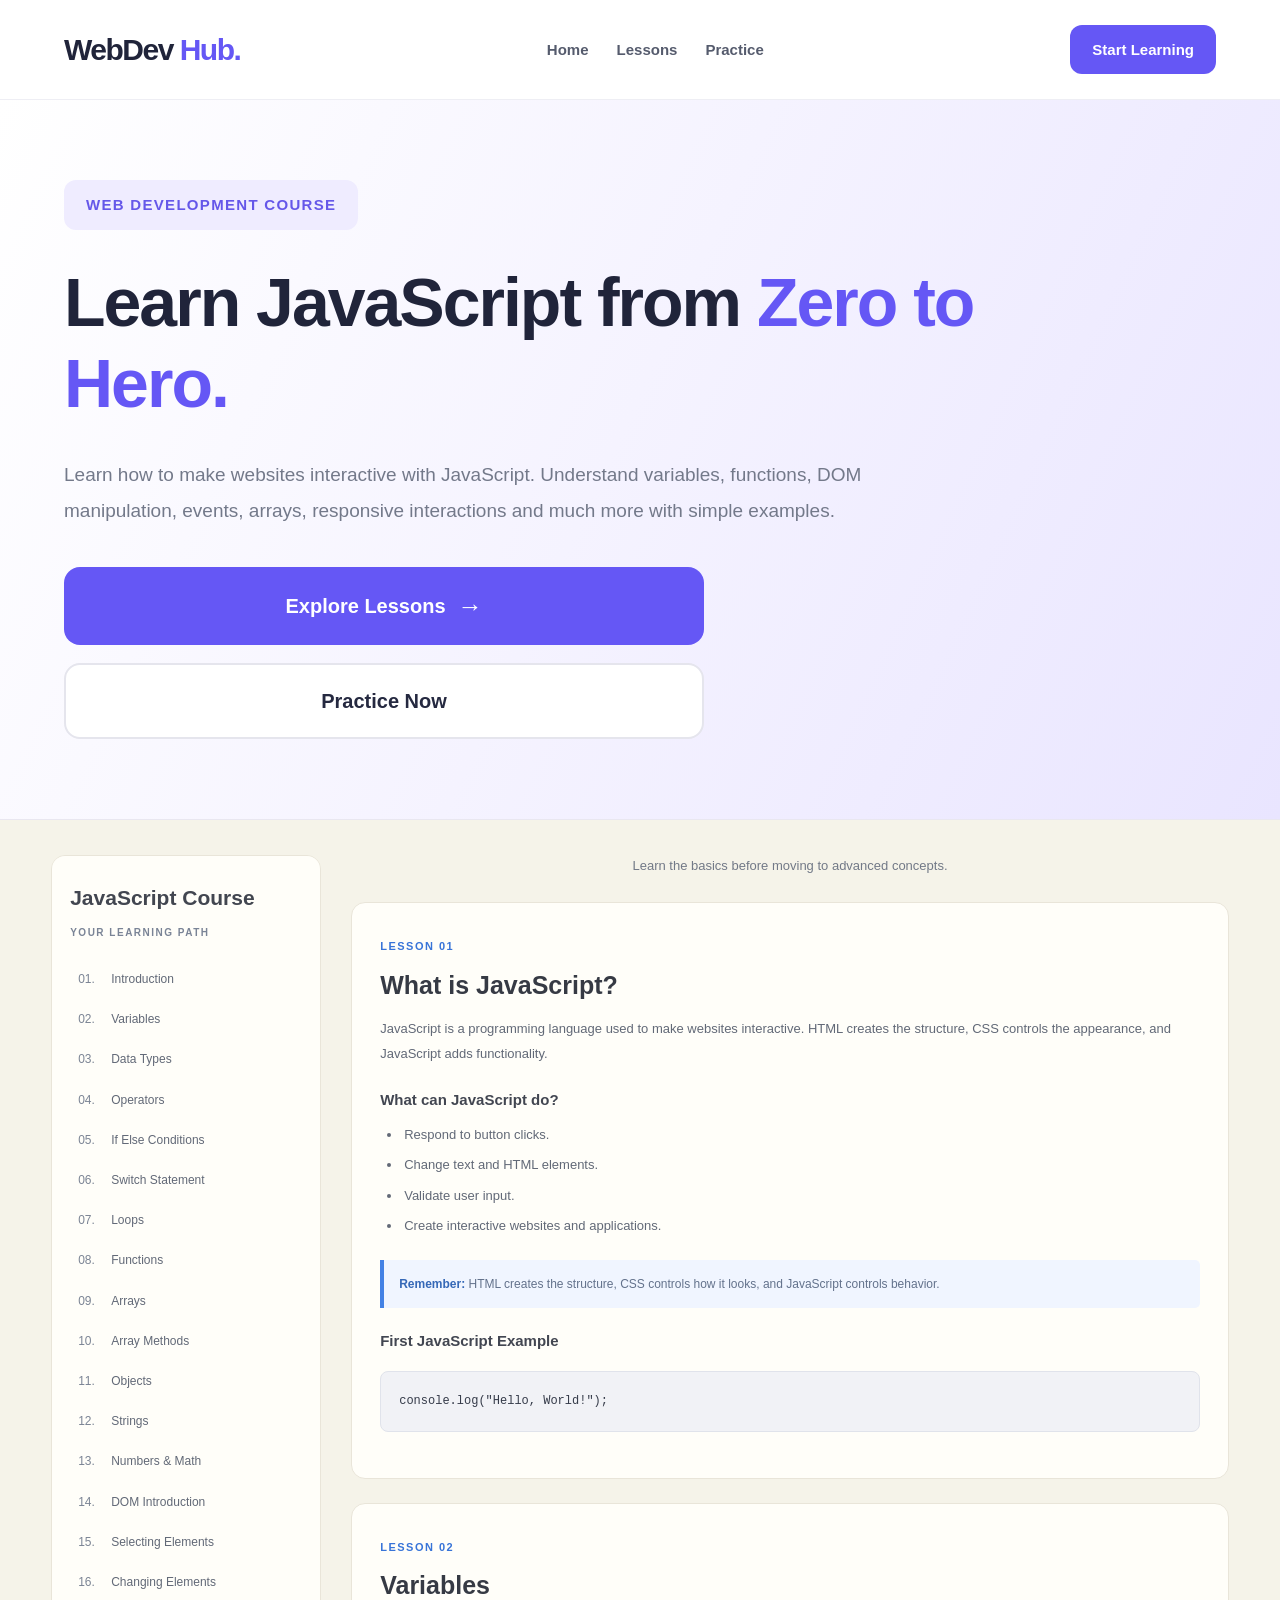
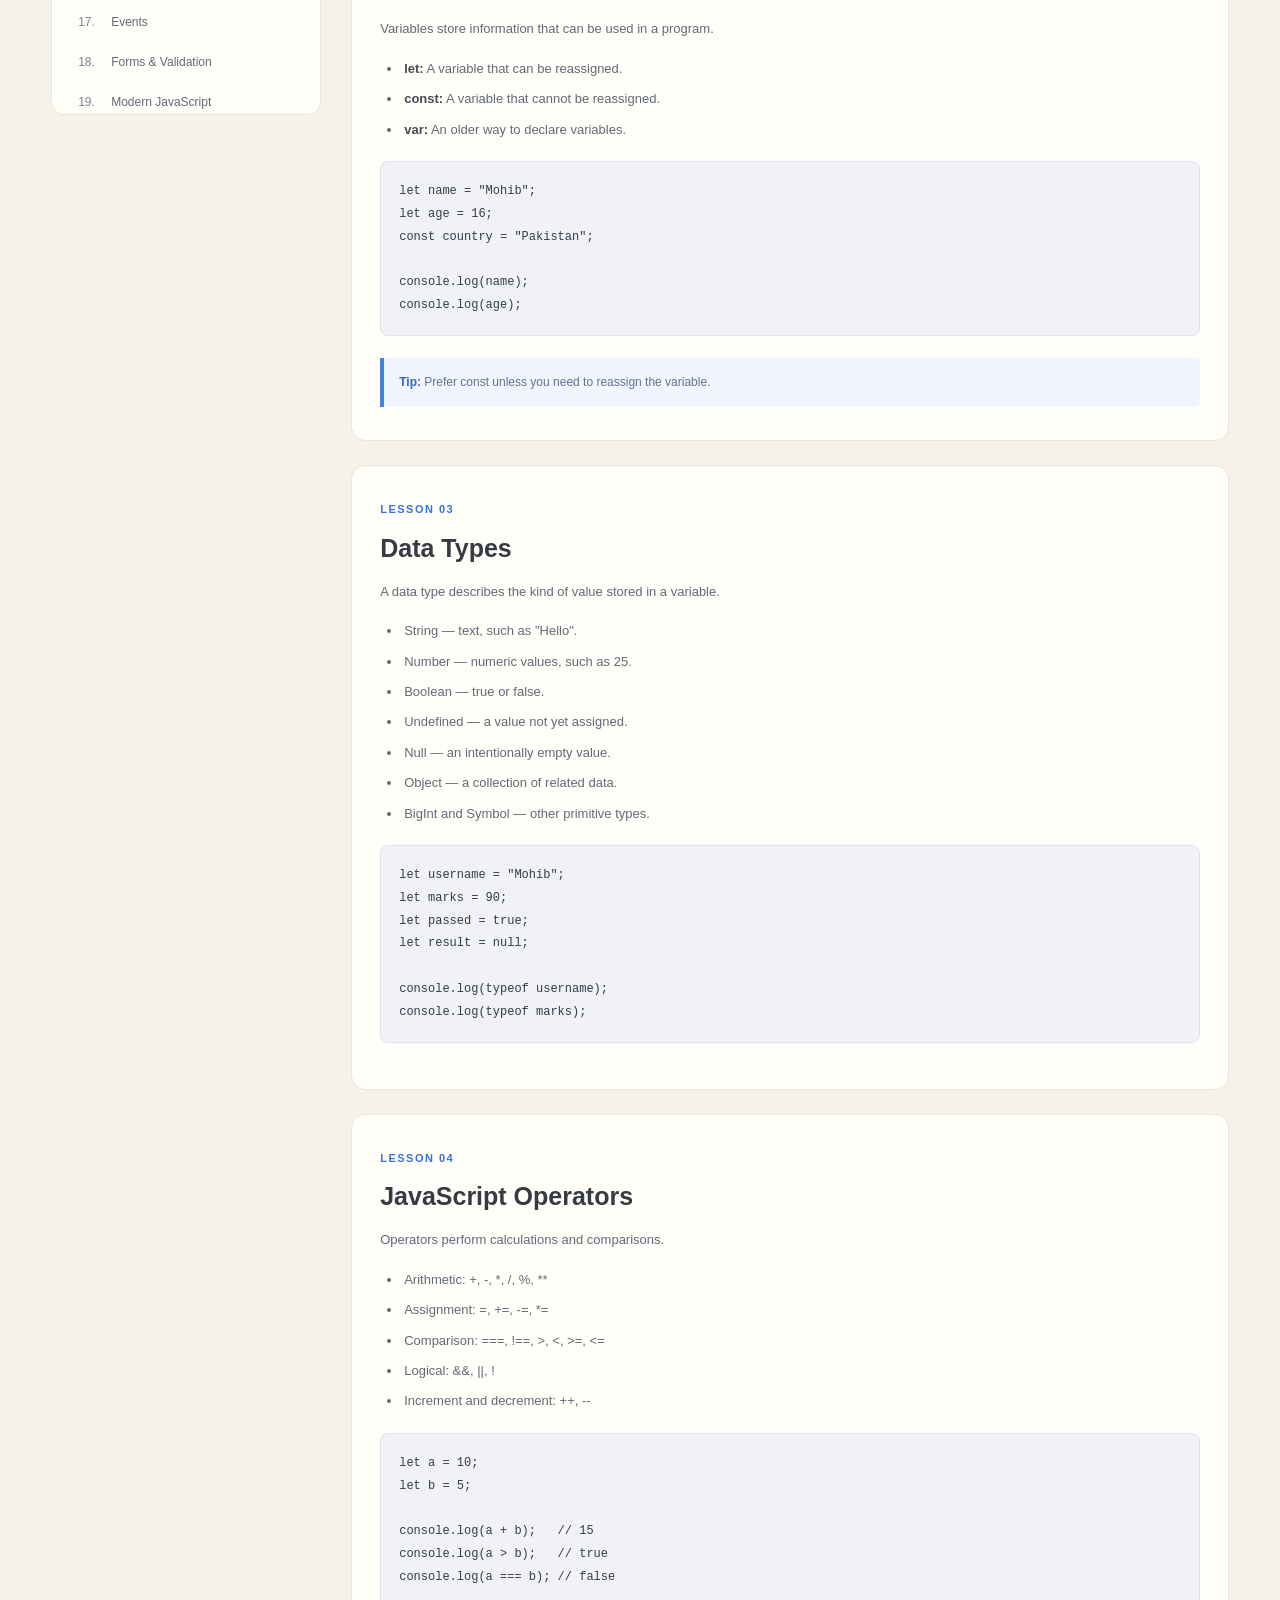
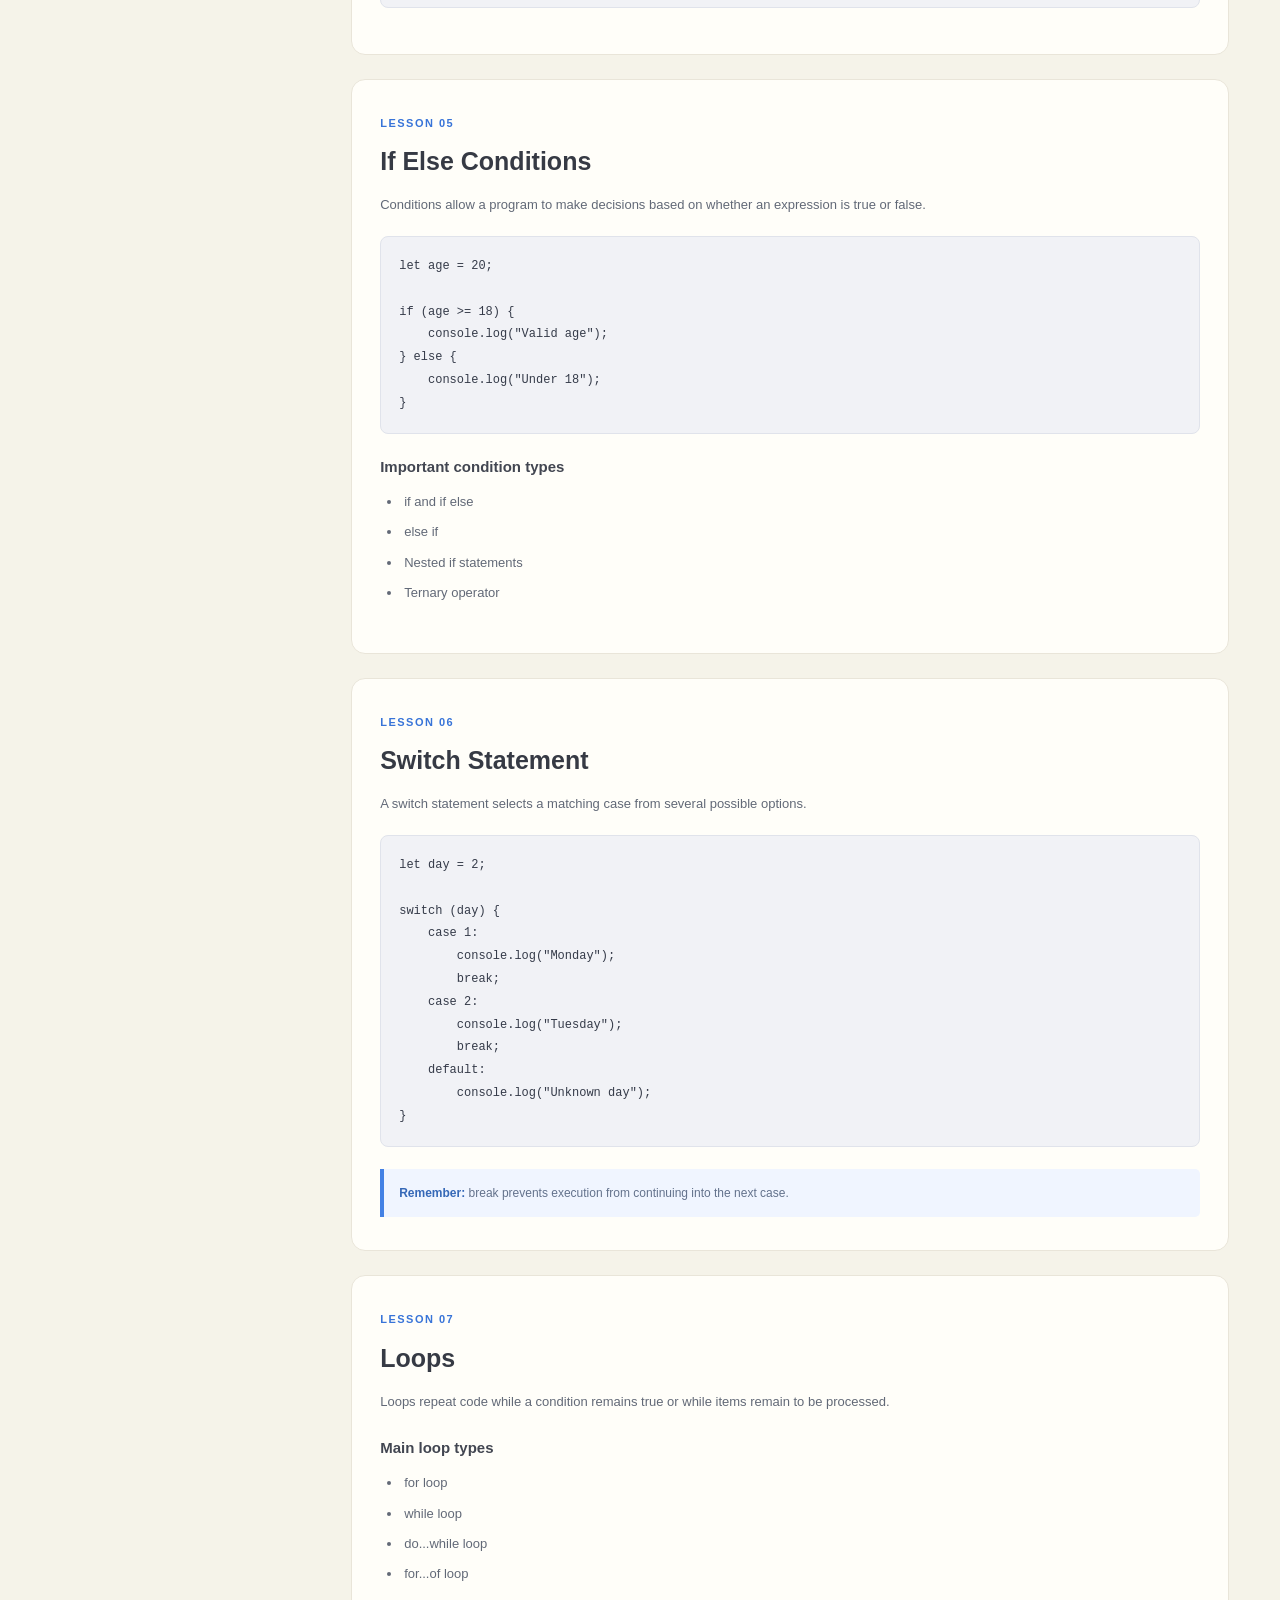
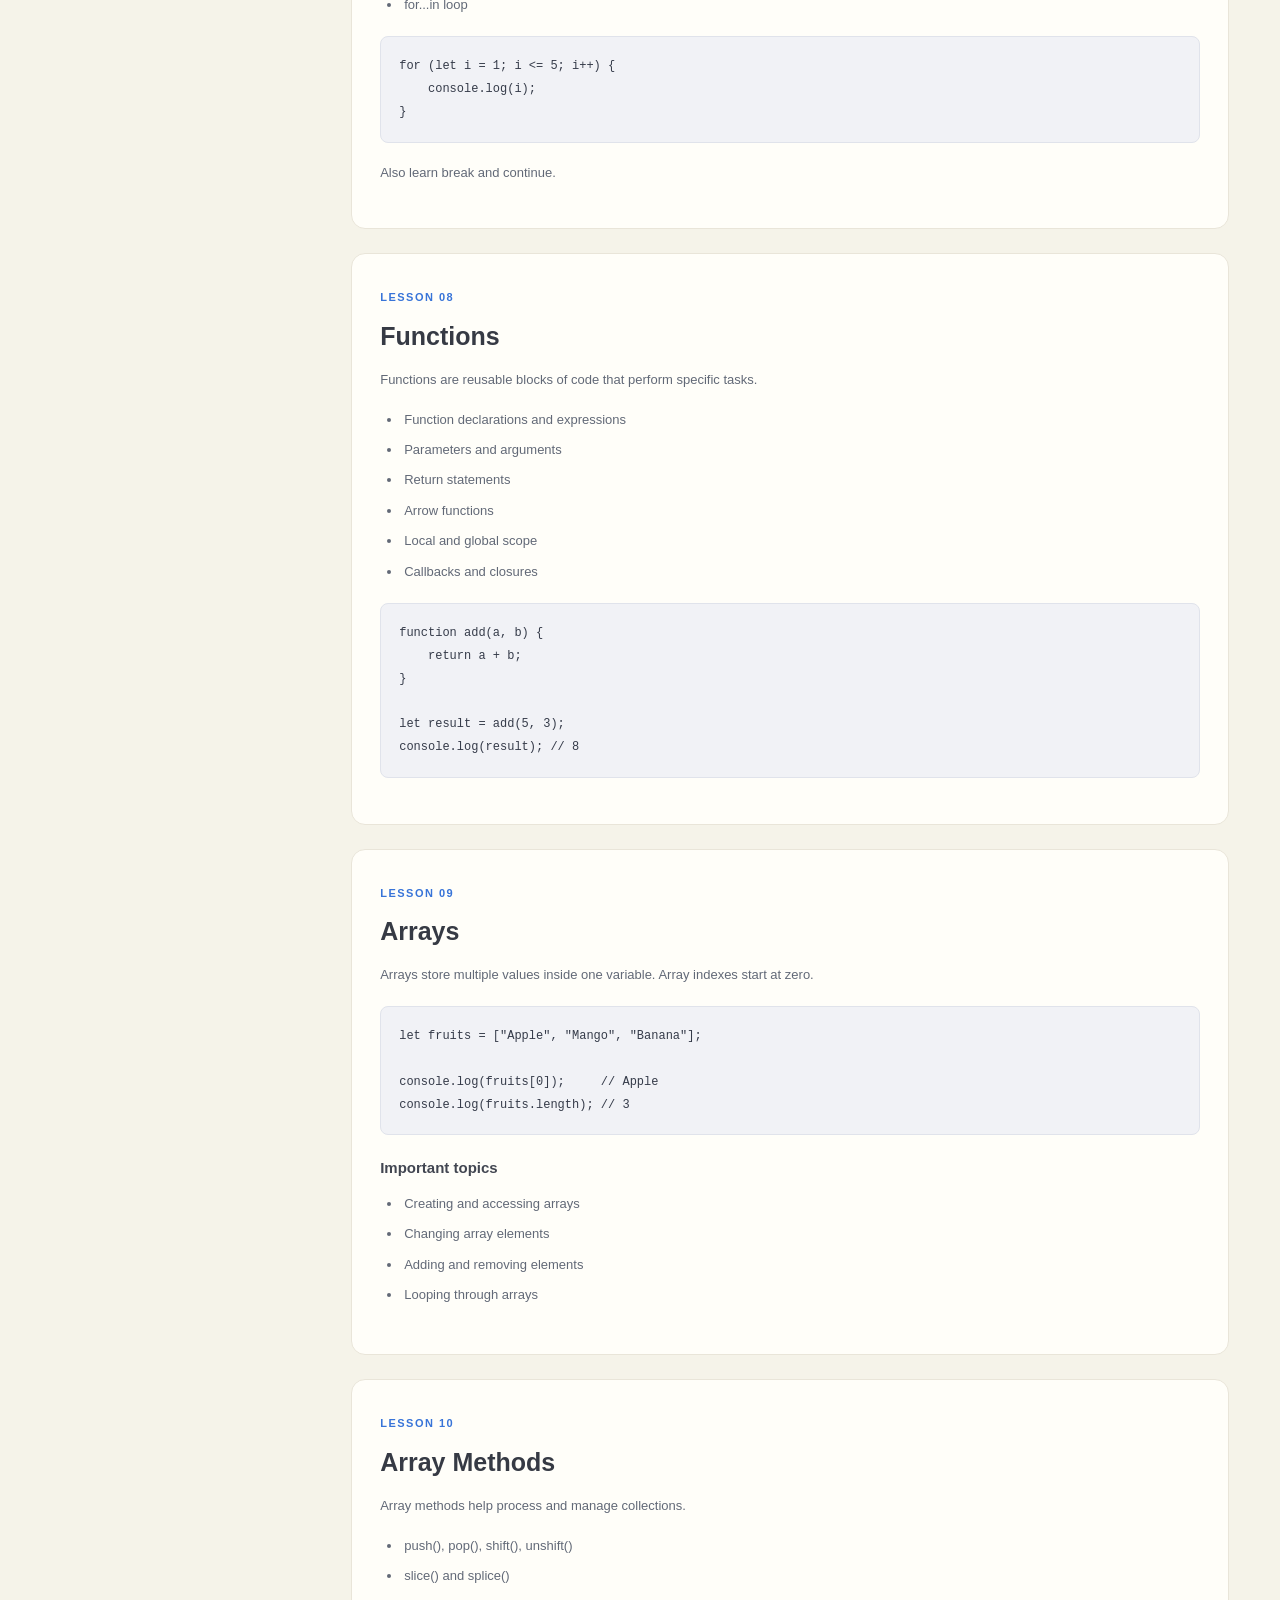
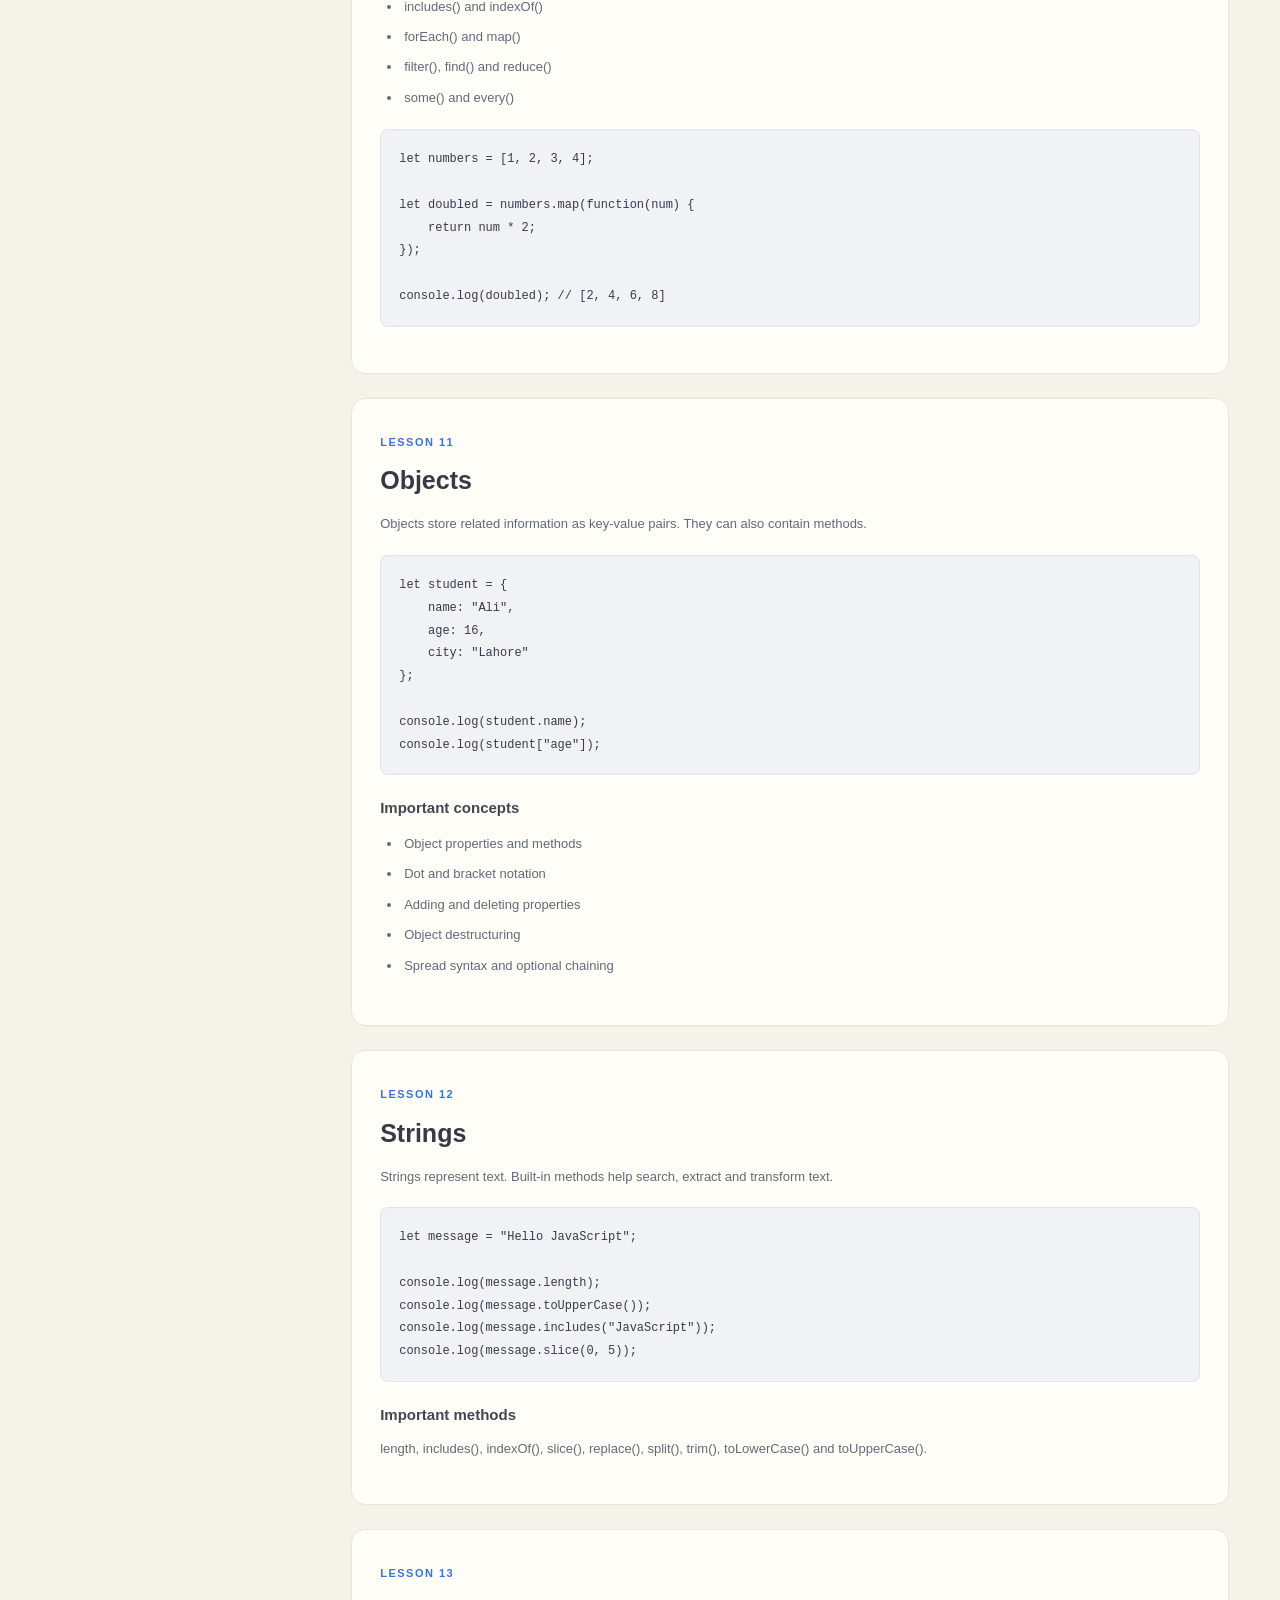
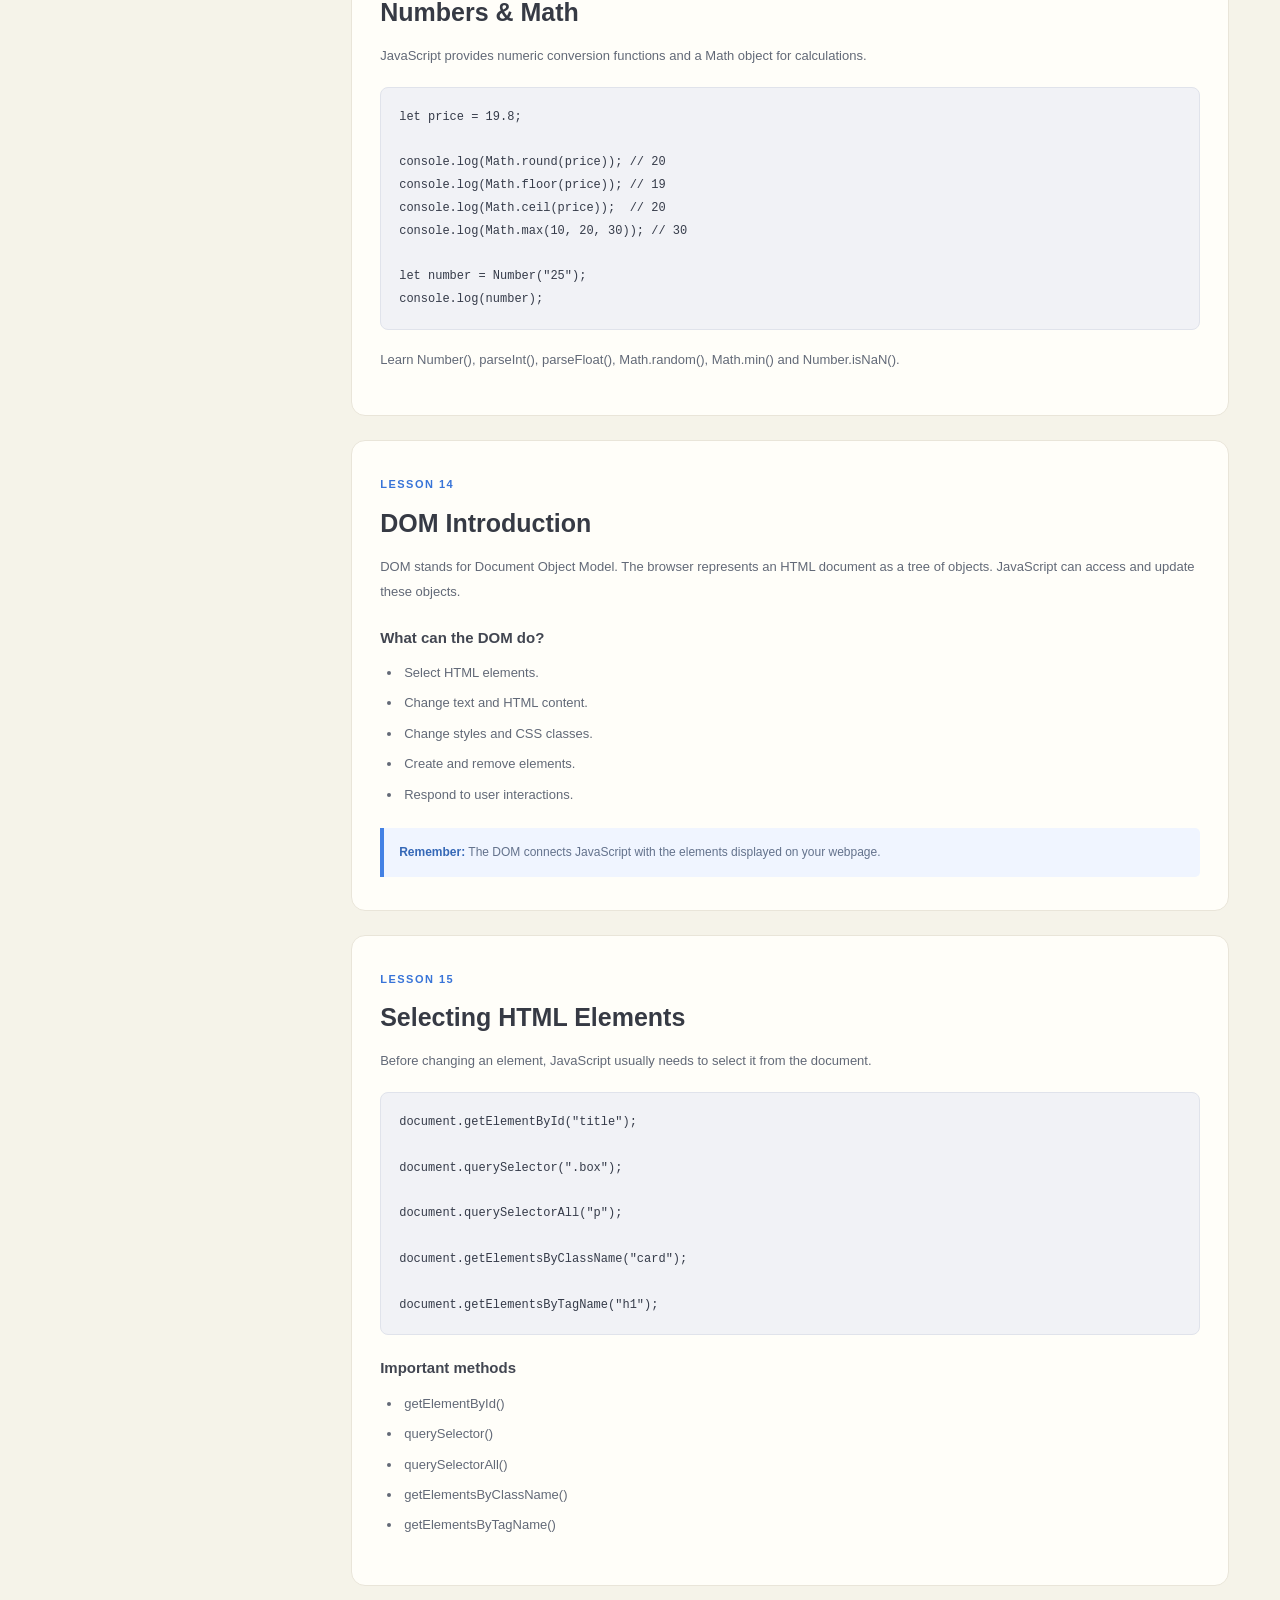
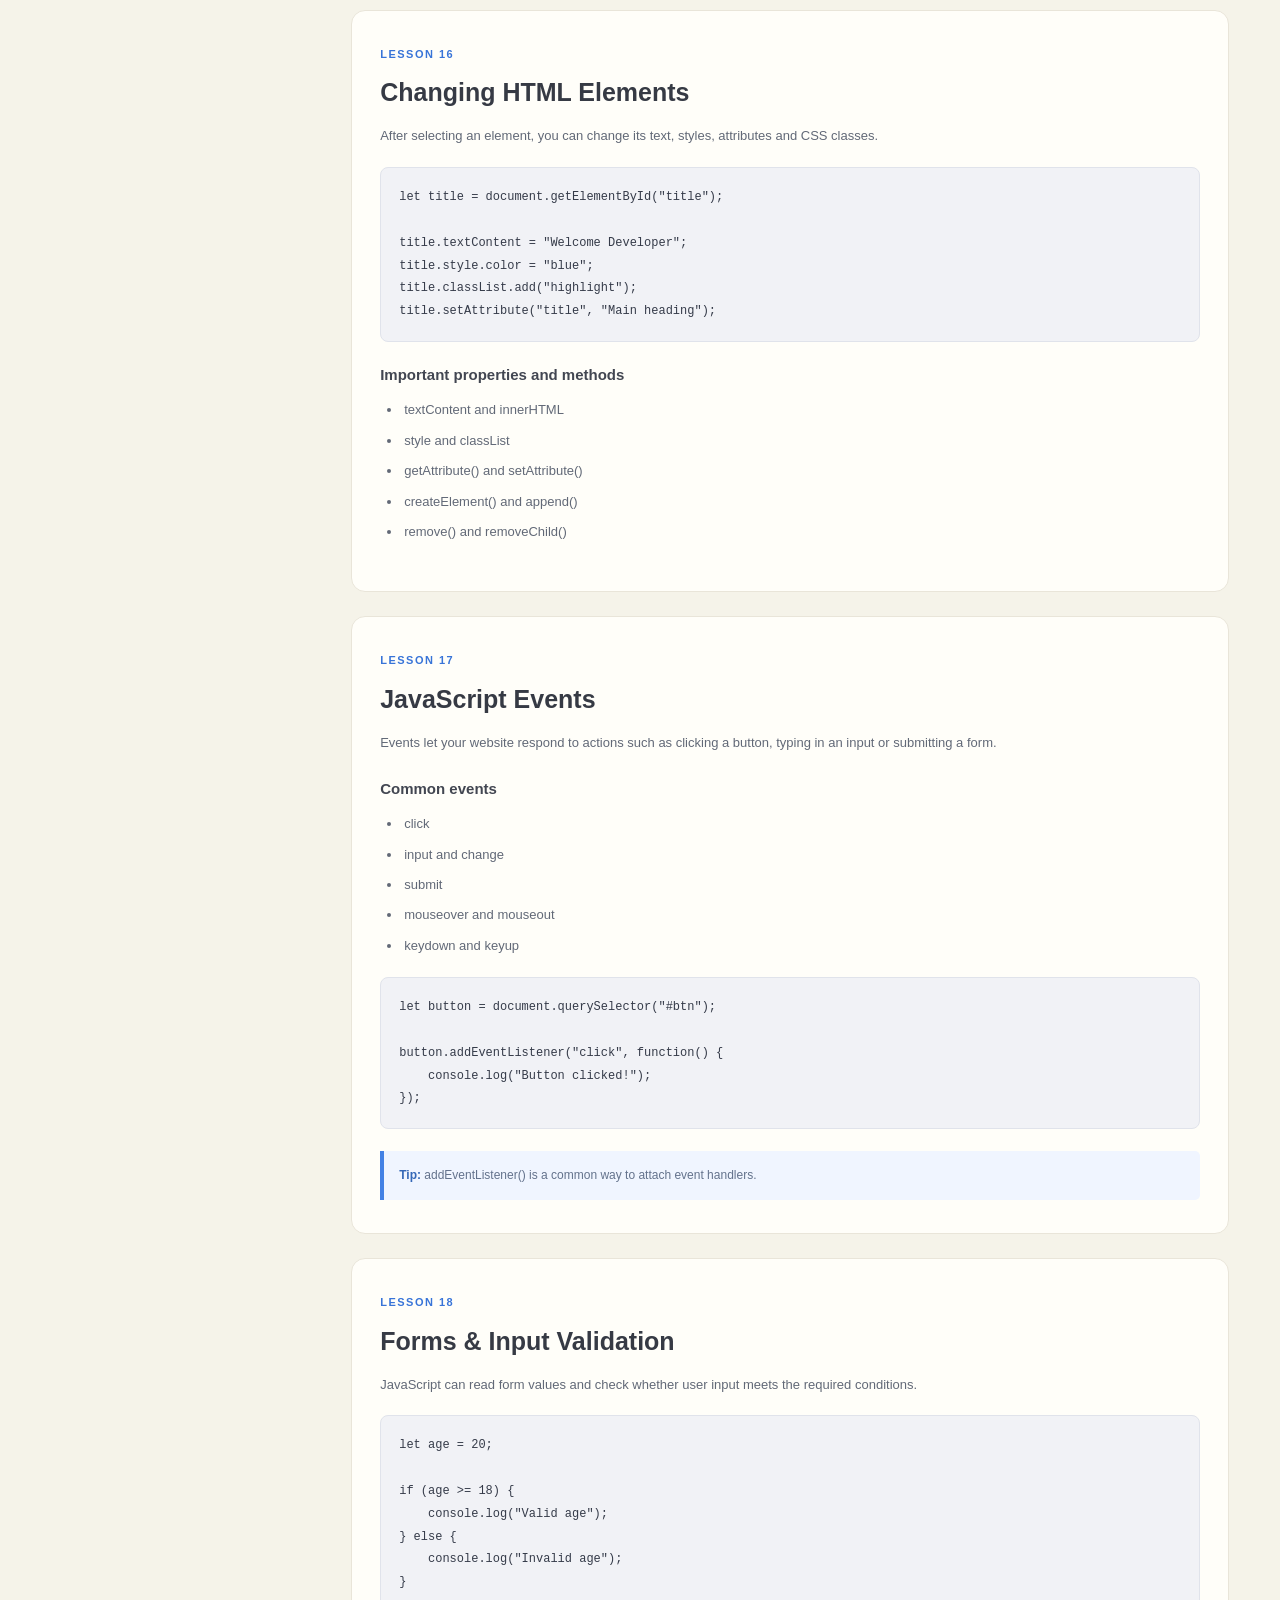
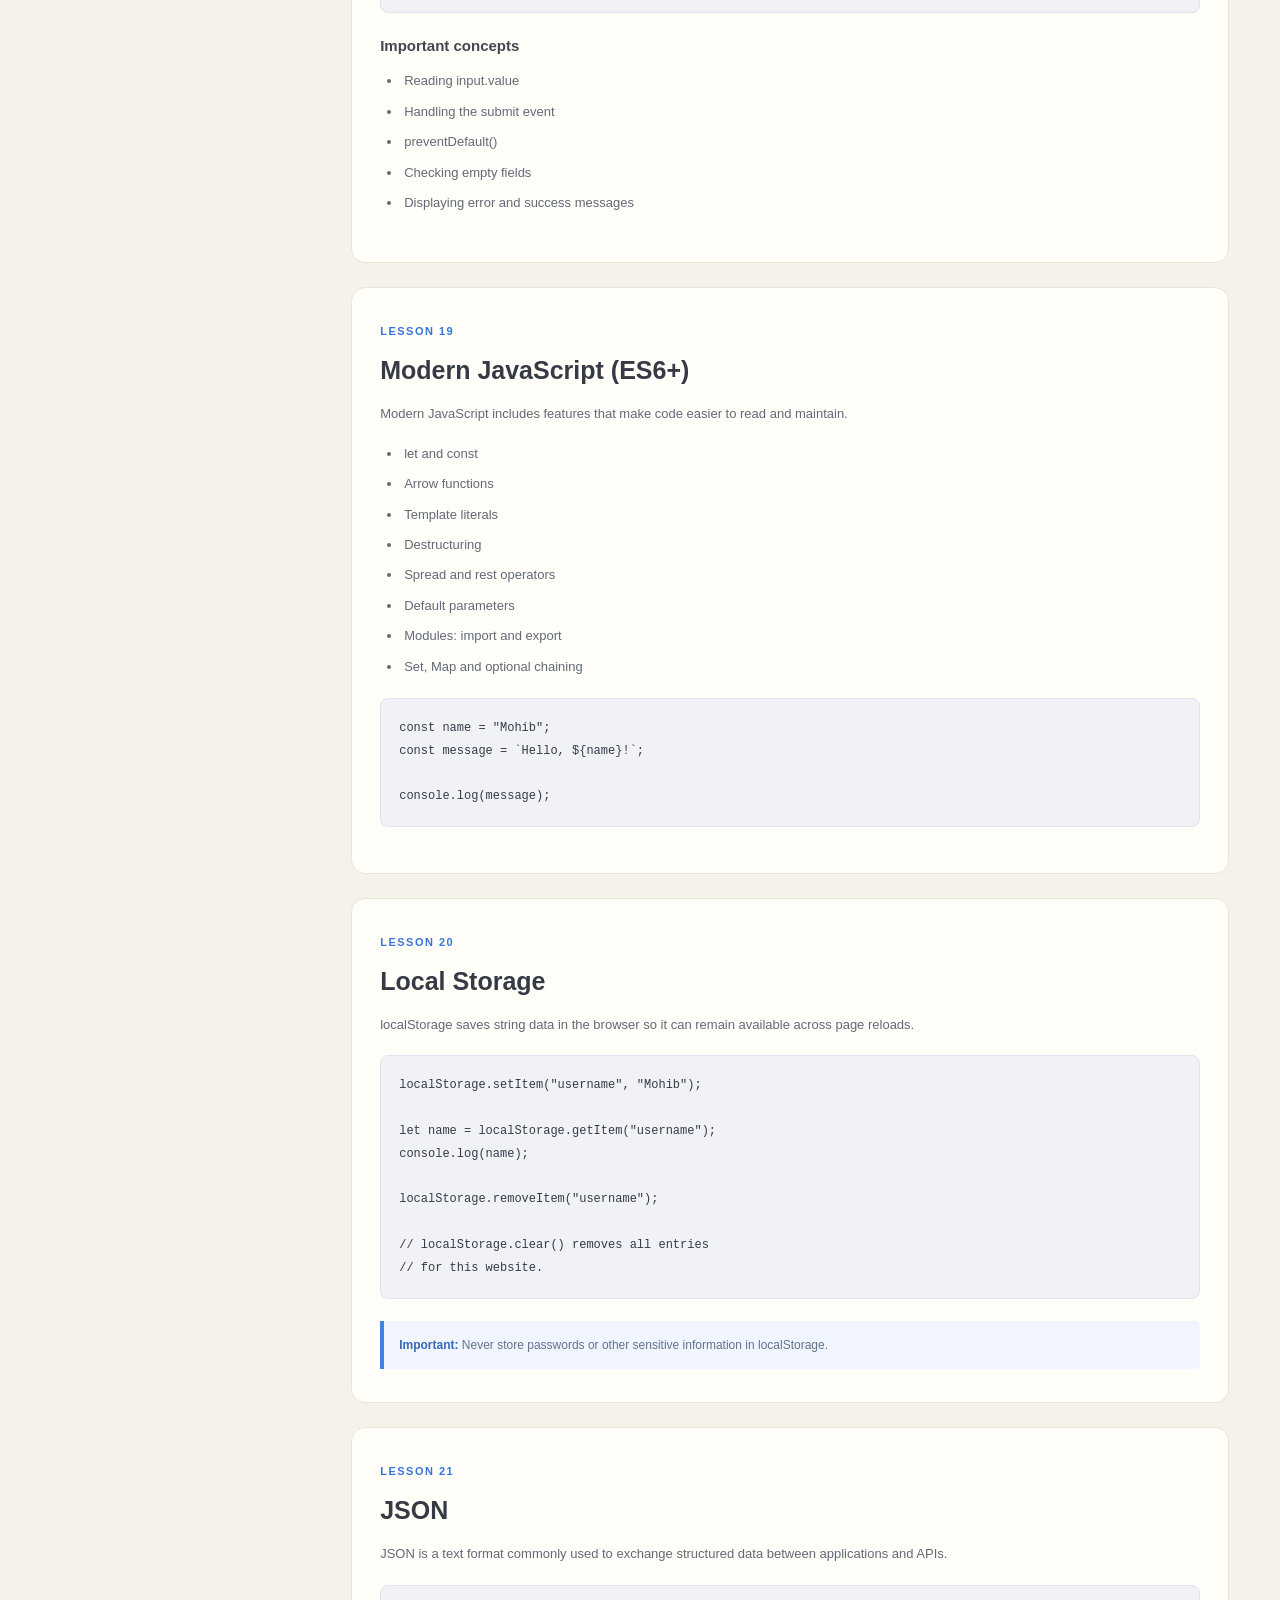
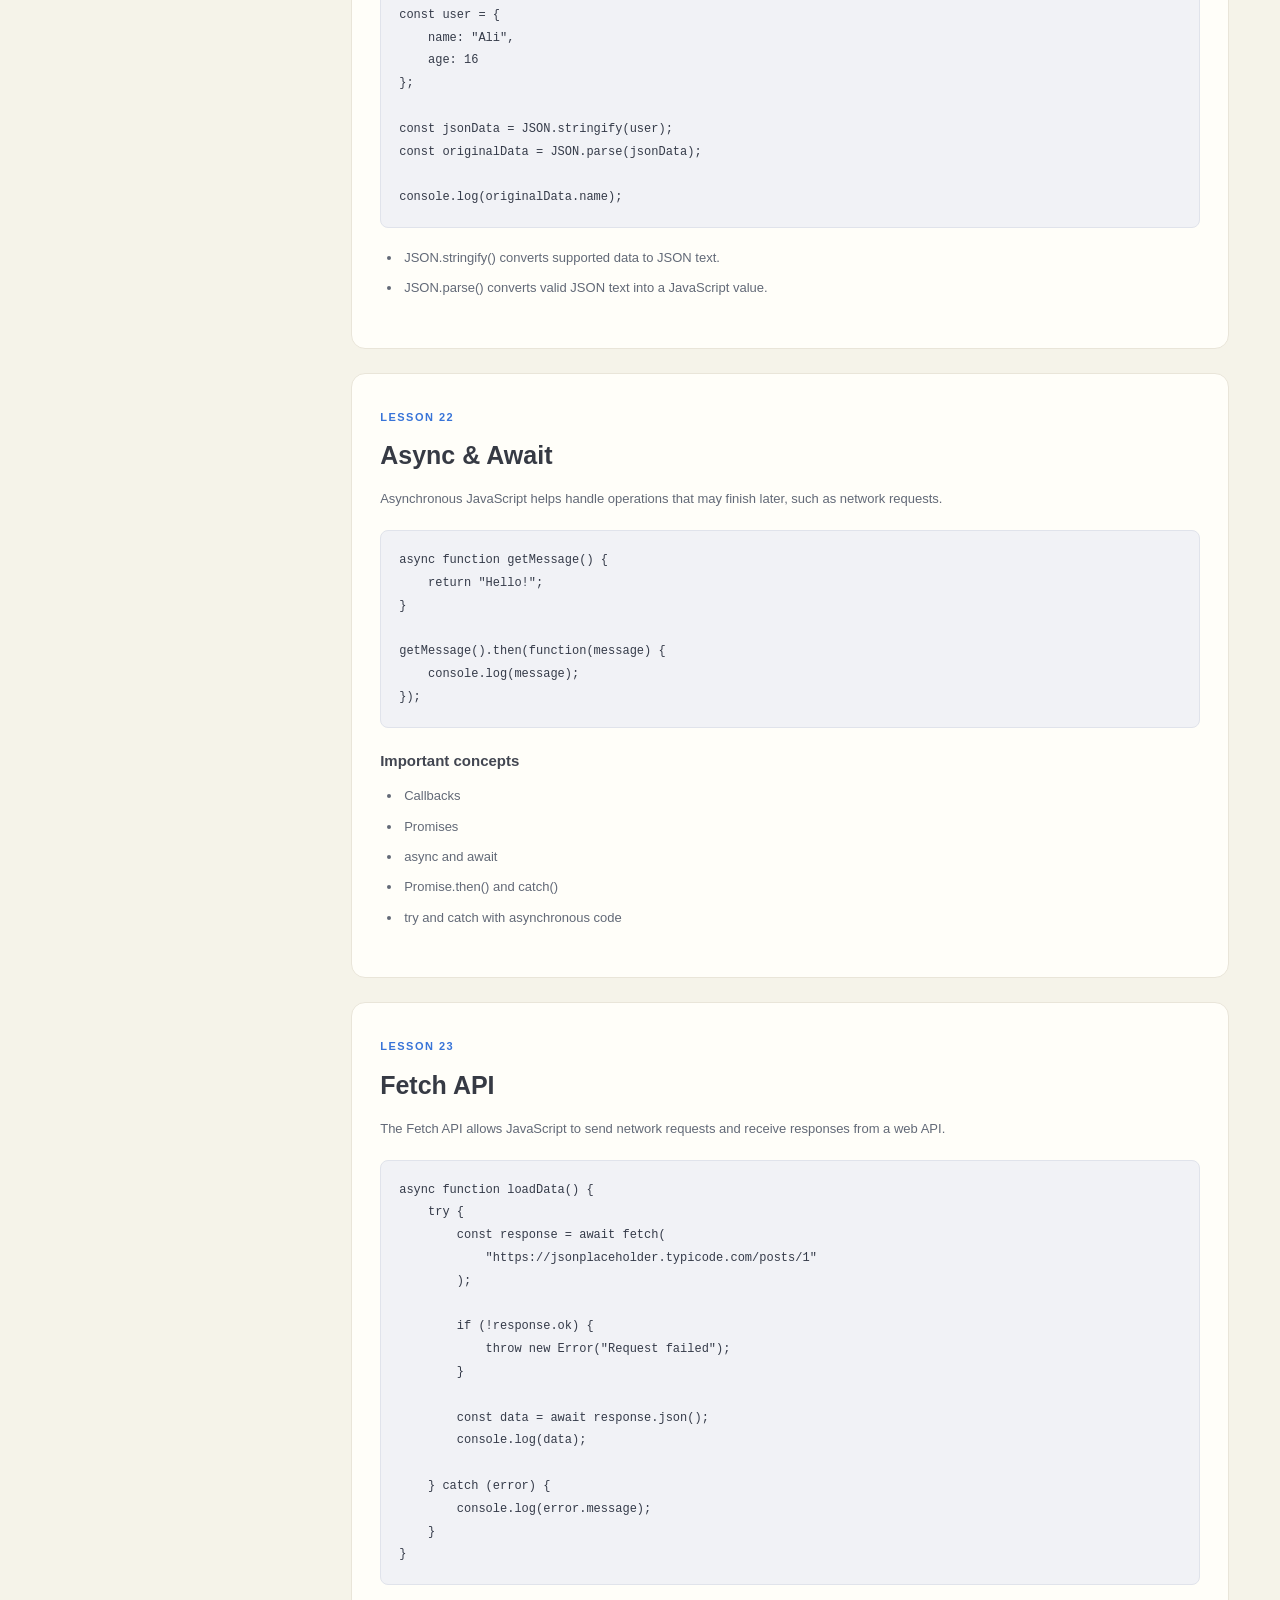
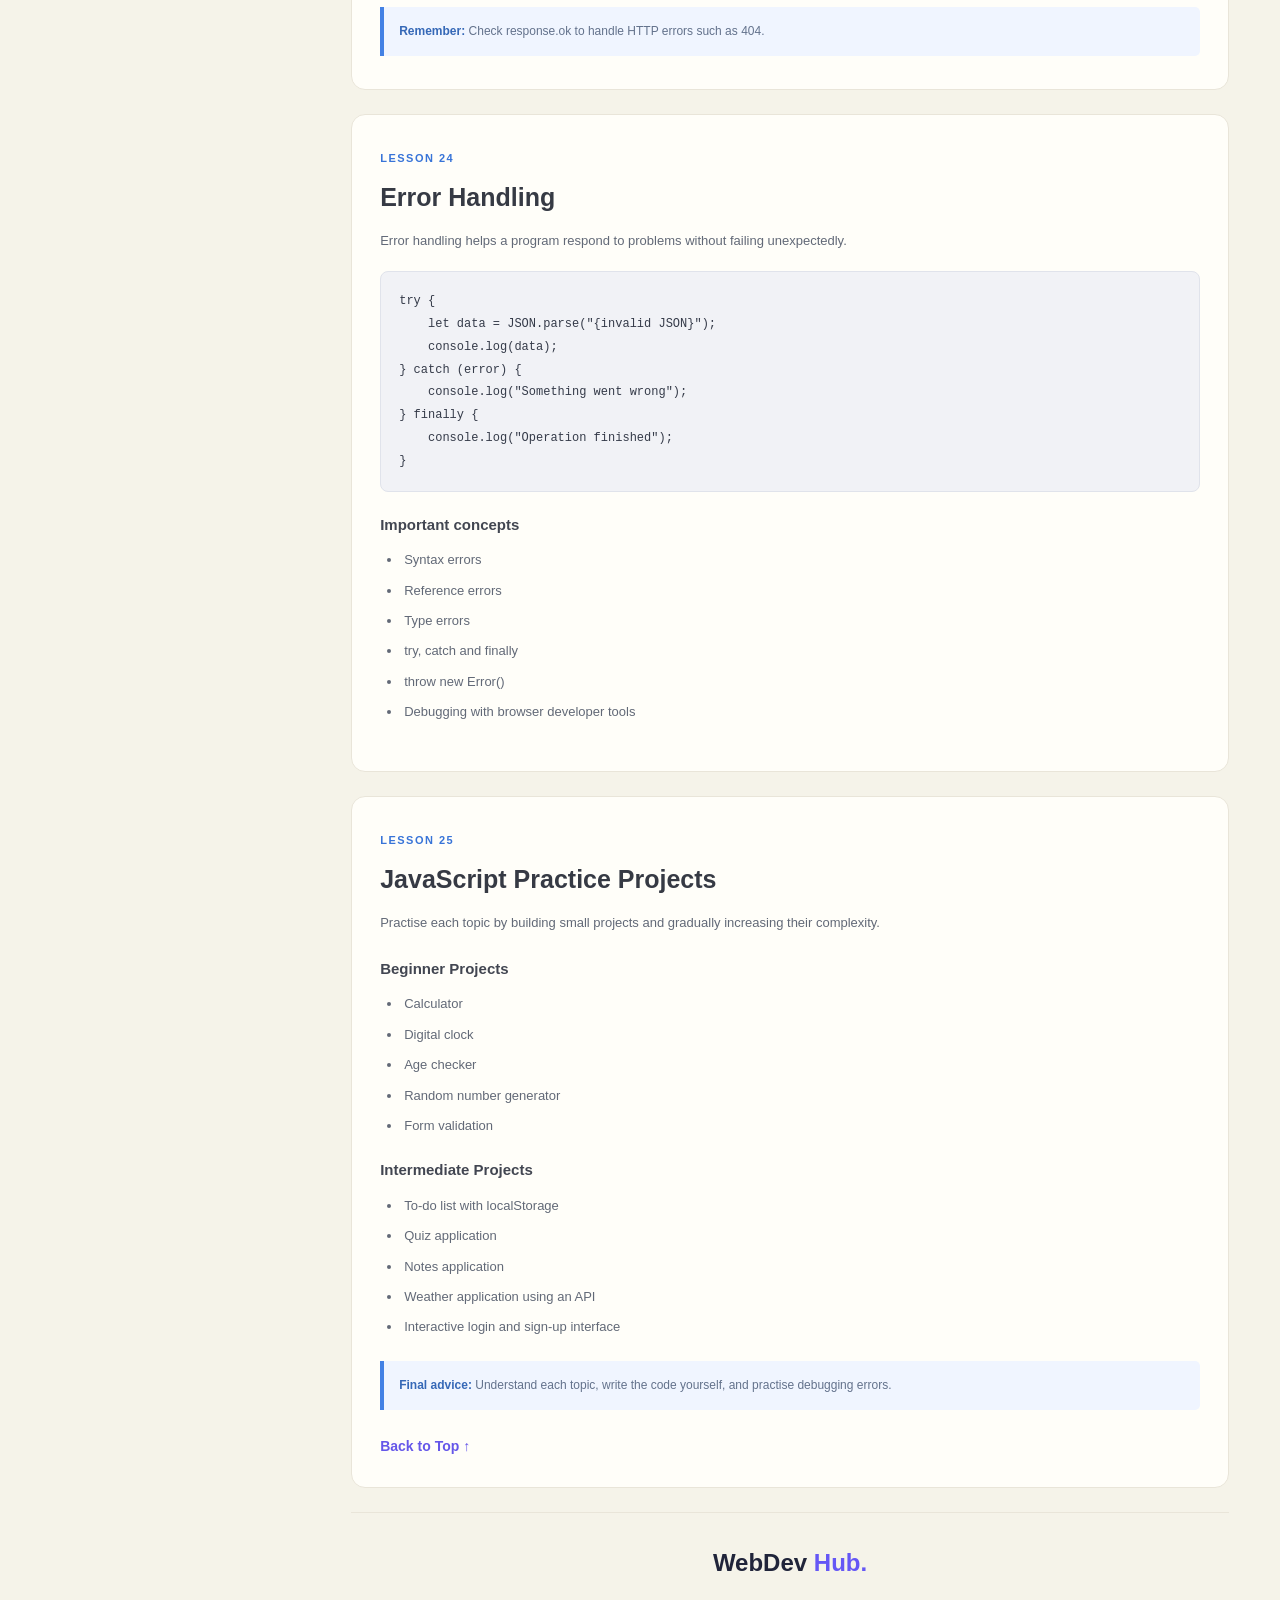
==== commit 760e09ed: "Add files via upload" ====
--- a/javascript-course.html
+++ b/javascript-course.html
@@ -9,23 +9,55 @@
 </head>
 <body>
 
-    <!-- Header -->
-    <header class="header">
-        <a href="#introduction" class="logo">WebDev Hub</a>
-
-        <nav class="top-nav">
-            <a href="#introduction">Home</a>
-            <a href="#course">Course</a>
-            <a href="#projects">Projects</a>
+    <!-- ================= HEADER ================= -->
+    <header class="header" id="home">
+        <a href="#home" class="logo">WebDev <span>Hub.</span></a>
+
+        <nav class="navbar">
+            <a href="#home">Home</a>
+            <a href="#lessons">Lessons</a>
+            <a href="#practice">Practice</a>
         </nav>
+
+        <a href="#introduction" class="start-btn">Start Learning</a>
     </header>
 
-    <!-- Main Course Layout -->
-    <div class="course-layout">
-
-        <!-- Left Sidebar -->
+    <!-- ================= HERO SECTION ================= -->
+    <section class="hero">
+        <div class="hero-content">
+
+            <span class="course-label">WEB DEVELOPMENT COURSE</span>
+
+            <h1>
+                Learn JavaScript from
+                <span>Zero to Hero.</span>
+            </h1>
+
+            <p class="description">
+                Learn how to make websites interactive with JavaScript.
+                Understand variables, functions, DOM manipulation,
+                events, arrays, responsive interactions and much more
+                with simple examples.
+            </p>
+
+            <div class="hero-buttons">
+                <a href="#introduction" class="explore-btn">
+                    Explore Lessons <span>→</span>
+                </a>
+
+                <a href="#practice" class="practice-btn">
+                    Practice Now
+                </a>
+            </div>
+
+        </div>
+    </section>
+
+    <!-- ================= COURSE AREA ================= -->
+    <div class="course-layout" id="lessons">
+
+        <!-- LEFT SIDEBAR -->
         <aside class="sidebar">
-
             <h2>JavaScript Course</h2>
             <p class="sidebar-label">YOUR LEARNING PATH</p>
 
@@ -54,28 +86,26 @@
                 <a href="#async"><span>22.</span> Async & Await</a>
                 <a href="#fetch"><span>23.</span> Fetch API</a>
                 <a href="#errors"><span>24.</span> Error Handling</a>
-                <a href="#projects"><span>25.</span> Practice Projects</a>
+                <a href="#practice"><span>25.</span> Practice Projects</a>
             </nav>
-
         </aside>
 
-        <!-- Right Content -->
-        <main class="content" id="course">
+        <!-- RIGHT LESSON CONTENT -->
+        <main class="content">
 
             <p class="page-intro">
-                Learn JavaScript step by step, from basic concepts
-                to DOM manipulation and advanced topics.
+                Learn the basics before moving to advanced concepts.
             </p>
 
-            <!-- Lesson 1 -->
+            <!-- LESSON 01 -->
             <section class="lesson" id="introduction">
                 <span class="lesson-number">LESSON 01</span>
-                <h1>Introduction to JavaScript</h1>
+                <h2>What is JavaScript?</h2>
 
                 <p>
                     JavaScript is a programming language used to make
                     websites interactive. HTML creates the structure,
-                    CSS controls the design, and JavaScript adds
+                    CSS controls the appearance, and JavaScript adds
                     functionality.
                 </p>
 
@@ -83,30 +113,27 @@
                 <ul>
                     <li>Respond to button clicks.</li>
                     <li>Change text and HTML elements.</li>
-                    <li>Validate forms and user input.</li>
+                    <li>Validate user input.</li>
                     <li>Create interactive websites and applications.</li>
                 </ul>
 
                 <div class="note">
                     <strong>Remember:</strong> HTML creates the structure,
-                    CSS styles the page, and JavaScript controls behavior.
+                    CSS controls how it looks, and JavaScript controls behavior.
                 </div>
 
                 <h3>First JavaScript Example</h3>
                 <pre><code>console.log("Hello, World!");</code></pre>
             </section>
 
-            <!-- Lesson 2 -->
+            <!-- LESSON 02 -->
             <section class="lesson" id="variables">
                 <span class="lesson-number">LESSON 02</span>
                 <h2>Variables</h2>
-
-                <p>
-                    Variables store information that can be used
-                    throughout a program.
-                </p>
-
-                <h3>Types of variable declarations</h3>
+                <p>
+                    Variables store information that can be used in a program.
+                </p>
+
                 <ul>
                     <li><strong>let:</strong> A variable that can be reassigned.</li>
                     <li><strong>const:</strong> A variable that cannot be reassigned.</li>
@@ -121,29 +148,27 @@
 console.log(age);</code></pre>
 
                 <div class="note">
-                    <strong>Tip:</strong> Use let when reassignment is needed
-                    and const when the variable should not be reassigned.
+                    <strong>Tip:</strong> Prefer const unless you need to
+                    reassign the variable.
                 </div>
             </section>
 
-            <!-- Lesson 3 -->
+            <!-- LESSON 03 -->
             <section class="lesson" id="datatypes">
                 <span class="lesson-number">LESSON 03</span>
                 <h2>Data Types</h2>
-
-                <p>
-                    A data type describes what kind of value a variable holds.
-                </p>
-
-                <h3>Important JavaScript data types</h3>
+                <p>
+                    A data type describes the kind of value stored in a variable.
+                </p>
+
                 <ul>
                     <li>String — text, such as "Hello".</li>
                     <li>Number — numeric values, such as 25.</li>
                     <li>Boolean — true or false.</li>
-                    <li>Undefined — a variable without an assigned value.</li>
+                    <li>Undefined — a value not yet assigned.</li>
                     <li>Null — an intentionally empty value.</li>
-                    <li>Object — collections of related data.</li>
-                    <li>BigInt and Symbol — additional primitive types.</li>
+                    <li>Object — a collection of related data.</li>
+                    <li>BigInt and Symbol — other primitive types.</li>
                 </ul>
 
                 <pre><code>let username = "Mohib";
@@ -155,14 +180,12 @@
 console.log(typeof marks);</code></pre>
             </section>
 
-            <!-- Lesson 4 -->
+            <!-- LESSON 04 -->
             <section class="lesson" id="operators">
                 <span class="lesson-number">LESSON 04</span>
                 <h2>JavaScript Operators</h2>
-
-                <p>Operators perform calculations and compare values.</p>
-
-                <h3>Types of operators</h3>
+                <p>Operators perform calculations and comparisons.</p>
+
                 <ul>
                     <li>Arithmetic: +, -, *, /, %, **</li>
                     <li>Assignment: =, +=, -=, *=</li>
@@ -174,19 +197,18 @@
                 <pre><code>let a = 10;
 let b = 5;
 
-console.log(a + b);  // 15
-console.log(a > b);  // true
+console.log(a + b);   // 15
+console.log(a > b);   // true
 console.log(a === b); // false</code></pre>
             </section>
 
-            <!-- Lesson 5 -->
+            <!-- LESSON 05 -->
             <section class="lesson" id="conditions">
                 <span class="lesson-number">LESSON 05</span>
                 <h2>If Else Conditions</h2>
-
-                <p>
-                    Conditions allow JavaScript to make decisions
-                    based on whether an expression is true or false.
+                <p>
+                    Conditions allow a program to make decisions based
+                    on whether an expression is true or false.
                 </p>
 
                 <pre><code>let age = 20;
@@ -197,21 +219,19 @@
     console.log("Under 18");
 }</code></pre>
 
-                <h3>Condition types</h3>
-                <ul>
-                    <li>if</li>
-                    <li>if else</li>
+                <h3>Important condition types</h3>
+                <ul>
+                    <li>if and if else</li>
                     <li>else if</li>
                     <li>Nested if statements</li>
                     <li>Ternary operator</li>
                 </ul>
             </section>
 
-            <!-- Lesson 6 -->
+            <!-- LESSON 06 -->
             <section class="lesson" id="switch">
                 <span class="lesson-number">LESSON 06</span>
                 <h2>Switch Statement</h2>
-
                 <p>
                     A switch statement selects a matching case from
                     several possible options.
@@ -236,14 +256,13 @@
                 </div>
             </section>
 
-            <!-- Lesson 7 -->
+            <!-- LESSON 07 -->
             <section class="lesson" id="loops">
                 <span class="lesson-number">LESSON 07</span>
                 <h2>Loops</h2>
-
-                <p>
-                    Loops repeat a block of code while a condition
-                    remains true or while items remain to be processed.
+                <p>
+                    Loops repeat code while a condition remains true
+                    or while items remain to be processed.
                 </p>
 
                 <h3>Main loop types</h3>
@@ -259,26 +278,22 @@
     console.log(i);
 }</code></pre>
 
-                <p>
-                    Also learn break and continue to control loop execution.
-                </p>
-            </section>
-
-            <!-- Lesson 8 -->
+                <p>Also learn break and continue.</p>
+            </section>
+
+            <!-- LESSON 08 -->
             <section class="lesson" id="functions">
                 <span class="lesson-number">LESSON 08</span>
                 <h2>Functions</h2>
-
                 <p>
                     Functions are reusable blocks of code that perform
                     specific tasks.
                 </p>
 
-                <h3>Important concepts</h3>
-                <ul>
-                    <li>Function declaration and expression</li>
+                <ul>
+                    <li>Function declarations and expressions</li>
                     <li>Parameters and arguments</li>
-                    <li>Return statement</li>
+                    <li>Return statements</li>
                     <li>Arrow functions</li>
                     <li>Local and global scope</li>
                     <li>Callbacks and closures</li>
@@ -292,22 +307,21 @@
 console.log(result); // 8</code></pre>
             </section>
 
-            <!-- Lesson 9 -->
+            <!-- LESSON 09 -->
             <section class="lesson" id="arrays">
                 <span class="lesson-number">LESSON 09</span>
                 <h2>Arrays</h2>
-
                 <p>
                     Arrays store multiple values inside one variable.
-                    Each item has an index, starting from zero.
+                    Array indexes start at zero.
                 </p>
 
                 <pre><code>let fruits = ["Apple", "Mango", "Banana"];
 
-console.log(fruits[0]); // Apple
+console.log(fruits[0]);     // Apple
 console.log(fruits.length); // 3</code></pre>
 
-                <h3>Topics to learn</h3>
+                <h3>Important topics</h3>
                 <ul>
                     <li>Creating and accessing arrays</li>
                     <li>Changing array elements</li>
@@ -316,16 +330,14 @@
                 </ul>
             </section>
 
-            <!-- Lesson 10 -->
+            <!-- LESSON 10 -->
             <section class="lesson" id="arraymethods">
                 <span class="lesson-number">LESSON 10</span>
                 <h2>Array Methods</h2>
-
-                <p>Array methods help you process and manage collections.</p>
-
-                <ul>
-                    <li>push() and pop()</li>
-                    <li>shift() and unshift()</li>
+                <p>Array methods help process and manage collections.</p>
+
+                <ul>
+                    <li>push(), pop(), shift(), unshift()</li>
                     <li>slice() and splice()</li>
                     <li>includes() and indexOf()</li>
                     <li>forEach() and map()</li>
@@ -342,14 +354,13 @@
 console.log(doubled); // [2, 4, 6, 8]</code></pre>
             </section>
 
-            <!-- Lesson 11 -->
+            <!-- LESSON 11 -->
             <section class="lesson" id="objects">
                 <span class="lesson-number">LESSON 11</span>
                 <h2>Objects</h2>
-
                 <p>
                     Objects store related information as key-value pairs.
-                    They can also contain functions called methods.
+                    They can also contain methods.
                 </p>
 
                 <pre><code>let student = {
@@ -361,7 +372,7 @@
 console.log(student.name);
 console.log(student["age"]);</code></pre>
 
-                <h3>Learn these concepts</h3>
+                <h3>Important concepts</h3>
                 <ul>
                     <li>Object properties and methods</li>
                     <li>Dot and bracket notation</li>
@@ -371,14 +382,13 @@
                 </ul>
             </section>
 
-            <!-- Lesson 12 -->
+            <!-- LESSON 12 -->
             <section class="lesson" id="strings">
                 <span class="lesson-number">LESSON 12</span>
                 <h2>Strings</h2>
-
-                <p>
-                    Strings represent text. JavaScript provides built-in
-                    methods for searching, extracting and changing text.
+                <p>
+                    Strings represent text. Built-in methods help search,
+                    extract and transform text.
                 </p>
 
                 <pre><code>let message = "Hello JavaScript";
@@ -395,14 +405,13 @@
                 </p>
             </section>
 
-            <!-- Lesson 13 -->
+            <!-- LESSON 13 -->
             <section class="lesson" id="numbers">
                 <span class="lesson-number">LESSON 13</span>
                 <h2>Numbers & Math</h2>
-
                 <p>
                     JavaScript provides numeric conversion functions
-                    and a Math object for common calculations.
+                    and a Math object for calculations.
                 </p>
 
                 <pre><code>let price = 19.8;
@@ -417,15 +426,14 @@
 
                 <p>
                     Learn Number(), parseInt(), parseFloat(),
-                    Math.random(), Math.min(), and Number.isNaN().
-                </p>
-            </section>
-
-            <!-- Lesson 14 -->
+                    Math.random(), Math.min() and Number.isNaN().
+                </p>
+            </section>
+
+            <!-- LESSON 14 -->
             <section class="lesson" id="dom">
                 <span class="lesson-number">LESSON 14</span>
                 <h2>DOM Introduction</h2>
-
                 <p>
                     DOM stands for Document Object Model. The browser
                     represents an HTML document as a tree of objects.
@@ -447,11 +455,10 @@
                 </div>
             </section>
 
-            <!-- Lesson 15 -->
+            <!-- LESSON 15 -->
             <section class="lesson" id="selecting">
                 <span class="lesson-number">LESSON 15</span>
                 <h2>Selecting HTML Elements</h2>
-
                 <p>
                     Before changing an element, JavaScript usually needs
                     to select it from the document.
@@ -477,24 +484,20 @@
                 </ul>
             </section>
 
-            <!-- Lesson 16 -->
+            <!-- LESSON 16 -->
             <section class="lesson" id="changing">
                 <span class="lesson-number">LESSON 16</span>
                 <h2>Changing HTML Elements</h2>
-
                 <p>
                     After selecting an element, you can change its text,
-                    styles, attributes, and CSS classes.
+                    styles, attributes and CSS classes.
                 </p>
 
                 <pre><code>let title = document.getElementById("title");
 
 title.textContent = "Welcome Developer";
-
 title.style.color = "blue";
-
 title.classList.add("highlight");
-
 title.setAttribute("title", "Main heading");</code></pre>
 
                 <h3>Important properties and methods</h3>
@@ -507,14 +510,13 @@
                 </ul>
             </section>
 
-            <!-- Lesson 17 -->
+            <!-- LESSON 17 -->
             <section class="lesson" id="events">
                 <span class="lesson-number">LESSON 17</span>
                 <h2>JavaScript Events</h2>
-
                 <p>
                     Events let your website respond to actions such as
-                    clicking a button, typing in an input, or submitting a form.
+                    clicking a button, typing in an input or submitting a form.
                 </p>
 
                 <h3>Common events</h3>
@@ -534,15 +536,14 @@
 
                 <div class="note">
                     <strong>Tip:</strong> addEventListener() is a common
-                    way to attach event handlers to HTML elements.
+                    way to attach event handlers.
                 </div>
             </section>
 
-            <!-- Lesson 18 -->
+            <!-- LESSON 18 -->
             <section class="lesson" id="forms">
                 <span class="lesson-number">LESSON 18</span>
                 <h2>Forms & Input Validation</h2>
-
                 <p>
                     JavaScript can read form values and check whether
                     user input meets the required conditions.
@@ -566,14 +567,13 @@
                 </ul>
             </section>
 
-            <!-- Lesson 19 -->
+            <!-- LESSON 19 -->
             <section class="lesson" id="es6">
                 <span class="lesson-number">LESSON 19</span>
                 <h2>Modern JavaScript (ES6+)</h2>
-
-                <p>
-                    Modern JavaScript includes features that make
-                    code easier to read and maintain.
+                <p>
+                    Modern JavaScript includes features that make code
+                    easier to read and maintain.
                 </p>
 
                 <ul>
@@ -588,17 +588,15 @@
                 </ul>
 
                 <pre><code>const name = "Mohib";
-
 const message = `Hello, ${name}!`;
 
 console.log(message);</code></pre>
             </section>
 
-            <!-- Lesson 20 -->
+            <!-- LESSON 20 -->
             <section class="lesson" id="storage">
                 <span class="lesson-number">LESSON 20</span>
                 <h2>Local Storage</h2>
-
                 <p>
                     localStorage saves string data in the browser so it
                     can remain available across page reloads.
@@ -607,7 +605,6 @@
                 <pre><code>localStorage.setItem("username", "Mohib");
 
 let name = localStorage.getItem("username");
-
 console.log(name);
 
 localStorage.removeItem("username");
@@ -616,16 +613,15 @@
 // for this website.</code></pre>
 
                 <div class="note">
-                    <strong>Important:</strong> Do not store passwords
+                    <strong>Important:</strong> Never store passwords
                     or other sensitive information in localStorage.
                 </div>
             </section>
 
-            <!-- Lesson 21 -->
+            <!-- LESSON 21 -->
             <section class="lesson" id="json">
                 <span class="lesson-number">LESSON 21</span>
                 <h2>JSON</h2>
-
                 <p>
                     JSON is a text format commonly used to exchange
                     structured data between applications and APIs.
@@ -637,26 +633,23 @@
 };
 
 const jsonData = JSON.stringify(user);
-
 const originalData = JSON.parse(jsonData);
 
 console.log(originalData.name);</code></pre>
 
-                <h3>Important methods</h3>
-                <ul>
-                    <li>JSON.stringify() converts supported data into JSON text.</li>
+                <ul>
+                    <li>JSON.stringify() converts supported data to JSON text.</li>
                     <li>JSON.parse() converts valid JSON text into a JavaScript value.</li>
                 </ul>
             </section>
 
-            <!-- Lesson 22 -->
+            <!-- LESSON 22 -->
             <section class="lesson" id="async">
                 <span class="lesson-number">LESSON 22</span>
                 <h2>Async & Await</h2>
-
-                <p>
-                    Asynchronous JavaScript helps handle operations that
-                    may finish later, such as network requests.
+                <p>
+                    Asynchronous JavaScript helps handle operations
+                    that may finish later, such as network requests.
                 </p>
 
                 <pre><code>async function getMessage() {
@@ -667,7 +660,7 @@
     console.log(message);
 });</code></pre>
 
-                <h3>Learn these concepts</h3>
+                <h3>Important concepts</h3>
                 <ul>
                     <li>Callbacks</li>
                     <li>Promises</li>
@@ -677,14 +670,13 @@
                 </ul>
             </section>
 
-            <!-- Lesson 23 -->
+            <!-- LESSON 23 -->
             <section class="lesson" id="fetch">
                 <span class="lesson-number">LESSON 23</span>
                 <h2>Fetch API</h2>
-
                 <p>
                     The Fetch API allows JavaScript to send network
-                    requests and receive responses, often from a web API.
+                    requests and receive responses from a web API.
                 </p>
 
                 <pre><code>async function loadData() {
@@ -698,25 +690,23 @@
         }
 
         const data = await response.json();
-
         console.log(data);
+
     } catch (error) {
         console.log(error.message);
     }
 }</code></pre>
 
                 <div class="note">
-                    <strong>Remember:</strong> fetch() does not reject
-                    automatically for HTTP errors such as 404. Check
-                    response.ok to handle them.
+                    <strong>Remember:</strong> Check response.ok to handle
+                    HTTP errors such as 404.
                 </div>
             </section>
 
-            <!-- Lesson 24 -->
+            <!-- LESSON 24 -->
             <section class="lesson" id="errors">
                 <span class="lesson-number">LESSON 24</span>
                 <h2>Error Handling</h2>
-
                 <p>
                     Error handling helps a program respond to problems
                     without failing unexpectedly.
@@ -742,17 +732,16 @@
                 </ul>
             </section>
 
-            <!-- Lesson 25 -->
-            <section class="lesson" id="projects">
+            <!-- LESSON 25 -->
+            <section class="lesson" id="practice">
                 <span class="lesson-number">LESSON 25</span>
                 <h2>JavaScript Practice Projects</h2>
-
-                <p>
-                    Practice is essential. Use your knowledge to build
-                    small projects and gradually increase their complexity.
-                </p>
-
-                <h3>Beginner projects</h3>
+                <p>
+                    Practise each topic by building small projects and
+                    gradually increasing their complexity.
+                </p>
+
+                <h3>Beginner Projects</h3>
                 <ul>
                     <li>Calculator</li>
                     <li>Digital clock</li>
@@ -761,7 +750,7 @@
                     <li>Form validation</li>
                 </ul>
 
-                <h3>Intermediate projects</h3>
+                <h3>Intermediate Projects</h3>
                 <ul>
                     <li>To-do list with localStorage</li>
                     <li>Quiz application</li>
@@ -774,13 +763,15 @@
                     <strong>Final advice:</strong> Understand each topic,
                     write the code yourself, and practise debugging errors.
                 </div>
-            </section>
-
-            <!-- Footer -->
+
+                <a href="#home" class="back-top">Back to Top ↑</a>
+            </section>
+
+            <!-- FOOTER -->
             <footer class="footer">
-                <h2>WebDev <span>Hub.</span></h2>
-                <p>Learn the basics before moving to advanced layouts.</p>
-                <p>© 2026 WebDev Hub</p>
+                <a href="#home" class="footer-logo">WebDev <span>Hub.</span></a>
+                <p>Learn. Practise. Build.</p>
+                <p>© 2026 WebDev Hub. All rights reserved.</p>
             </footer>
 
         </main>
--- a/javascript-course.css
+++ b/javascript-course.css
@@ -1,5 +1,8 @@
 
-/* ===== BASIC STYLING ===== */
+/* ==========================
+   1. RESET & BASIC STYLING
+========================== */
+
 * {
     margin: 0;
     padding: 0;
@@ -8,309 +11,549 @@
 
 html {
     scroll-behavior: smooth;
-    scroll-padding-top: 20px;
+    scroll-padding-top: 90px;
 }
 
 body {
-    font-family: Arial, sans-serif;
-    background: #f5f6fa;
-    color: #25283b;
+    font-family: Arial, Helvetica, sans-serif;
+    background: #ffffff;
+    color: #20243a;
     line-height: 1.7;
 }
 
 a {
+    color: inherit;
     text-decoration: none;
-    color: inherit;
-}
-
-/* ===== NAVBAR ===== */
+}
+
+section {
+    scroll-margin-top: 90px;
+}
+
+/* ==========================
+   2. HEADER
+========================== */
+
+.header {
+    width: 100%;
+    min-height: 100px;
+    padding: 18px 5%;
+
+    display: flex;
+    align-items: center;
+    justify-content: space-between;
+    gap: 20px;
+
+    background: #ffffff;
+    border-bottom: 1px solid #eeeeF4;
+}
+
+.logo {
+    font-size: 30px;
+    font-weight: 800;
+    letter-spacing: -1.5px;
+    line-height: 1.3;
+    white-space: nowrap;
+    color: #20243a;
+}
+
+.logo span {
+    color: #6557f5;
+}
+
+/* Navigation */
+
 .navbar {
     display: flex;
-    justify-content: space-between;
     align-items: center;
-    gap: 20px;
-    padding: 18px 8%;
-    background: white;
-    border-bottom: 1px solid #e5e7eb;
-}
-
-.logo {
-    font-size: 24px;
-    font-weight: bold;
+    justify-content: center;
+    gap: 28px;
+}
+
+.navbar a {
+    font-size: 15px;
+    font-weight: 600;
+    color: #555b6d;
+    transition: color 0.3s;
+}
+
+.navbar a:hover {
+    color: #6557f5;
+}
+
+/* Start Learning */
+
+.start-btn {
+    display: inline-block;
+    padding: 12px 22px;
+
+    background: #6557f5;
+    color: #ffffff;
+
+    font-size: 15px;
+    font-weight: 700;
+    border-radius: 12px;
     white-space: nowrap;
-}
-
-.logo span {
-    color: #635bff;
-}
-
-.navbar nav {
+
+    transition: 0.3s;
+}
+
+.start-btn:hover {
+    background: #5041df;
+    transform: translateY(-2px);
+}
+
+/* ==========================
+   3. HERO SECTION
+========================== */
+
+.hero {
+    width: 100%;
+    min-height: 560px;
+    padding: 80px 5%;
+
     display: flex;
-    flex-wrap: wrap;
-    gap: 22px;
-}
-
-.navbar nav a {
-    font-size: 14px;
-    color: #555b70;
-    font-weight: bold;
-}
-
-.navbar nav a:hover {
-    color: #635bff;
-}
-
-/* ===== HERO ===== */
-.hero {
+    align-items: center;
+
+    background: linear-gradient(
+        115deg,
+        #ffffff 0%,
+        #f5f3ff 48%,
+        #e9e5ff 100%
+    );
+
+    border-bottom: 1px solid #e9e7f0;
+}
+
+.hero-content {
+    width: 100%;
+    max-width: 1250px;
+    margin: 0 auto;
+}
+
+/* Course Label */
+
+.course-label {
+    display: inline-block;
+    padding: 12px 22px;
+    margin-bottom: 32px;
+
+    background: #efecff;
+    color: #6557e9;
+
+    font-size: 15px;
+    font-weight: 800;
+    letter-spacing: 1.3px;
+    border-radius: 12px;
+}
+
+/* Hero Heading */
+
+.hero h1 {
+    max-width: 1050px;
+    margin-bottom: 32px;
+
+    color: #20243a;
+    font-size: clamp(40px, 5.5vw, 68px);
+    font-weight: 800;
+    line-height: 1.2;
+    letter-spacing: -2px;
+}
+
+.hero h1 span {
+    color: #6557f5;
+}
+
+/* Hero Description */
+
+.description {
+    max-width: 850px;
+    margin-bottom: 38px;
+
+    color: #73798a;
+    font-size: 19px;
+    line-height: 1.9;
+}
+
+/* ==========================
+   4. HERO BUTTONS
+========================== */
+
+.hero-buttons {
+    display: flex;
+    flex-direction: column;
+    gap: 18px;
+
+    width: 100%;
+    max-width: 640px;
+}
+
+.explore-btn,
+.practice-btn {
+    width: 100%;
+    min-height: 76px;
+    padding: 18px 24px;
+
+    display: flex;
+    align-items: center;
+    justify-content: center;
+    gap: 12px;
+
     text-align: center;
-    padding: 60px 8%;
-    background: white;
-}
-
-.tag {
-    display: inline-block;
-    padding: 5px 12px;
-    background: #eeedff;
-    color: #635bff;
-    border-radius: 5px;
-    font-size: 12px;
-    font-weight: bold;
-}
-
-.hero h1 {
-    font-size: clamp(30px, 5vw, 44px);
-    line-height: 1.3;
-    margin: 18px 0;
-}
-
-.hero h1 span {
-    color: #635bff;
-}
-
-.hero > p {
-    max-width: 600px;
-    margin: 0 auto 24px;
-    color: #697086;
-}
-
-.btn {
-    display: inline-block;
-    padding: 11px 20px;
-    background: #635bff;
-    color: white;
-    border-radius: 7px;
-    font-weight: bold;
-    font-size: 14px;
+    font-size: 20px;
+    font-weight: 700;
+    border-radius: 16px;
+
     transition: 0.3s;
 }
 
-.btn:hover {
-    background: #4940e8;
-}
-
-/* ===== CODE PREVIEW ===== */
-.code-preview {
-    max-width: 550px;
-    margin: 30px auto 0;
-    padding: 22px;
-    text-align: left;
-    background: #191a2e;
-    color: #e0e3f5;
-    border-radius: 10px;
-    overflow-x: auto;
-}
-
-.code-preview p {
-    font-family: Consolas, monospace;
-    font-size: 14px;
-    white-space: pre;
-}
-
-.indent {
-    padding-left: 20px;
-}
-
-.purple {
-    color: #c6a0ff;
-}
-
-.green {
-    color: #a5e8a0;
-}
-
-/* ===== MAIN LAYOUT ===== */
-.container {
+.explore-btn {
+    background: #6557f5;
+    color: #ffffff;
+}
+
+.explore-btn span {
+    font-size: 25px;
+}
+
+.explore-btn:hover {
+    background: #5041df;
+    transform: translateY(-2px);
+}
+
+.practice-btn {
+    background: #ffffff;
+    color: #252940;
+    border: 2px solid #e5e5ed;
+}
+
+.practice-btn:hover {
+    border-color: #6557f5;
+    color: #6557f5;
+}
+
+/* ==========================
+   5. COURSE LAYOUT
+========================== */
+
+.course-layout {
+    width: 100%;
+    max-width: 1550px;
+    margin: 0 auto;
+    padding: 35px 4%;
+
     display: grid;
-    grid-template-columns: 230px minmax(0, 1fr);
+    grid-template-columns: 270px minmax(0, 1fr);
+    align-items: start;
     gap: 30px;
-    padding: 40px 8%;
-    align-items: start;
-}
-
-/* ===== SIDEBAR ===== */
+
+    background: #f5f3e9;
+}
+
+/* ==========================
+   6. LEFT SIDEBAR
+========================== */
+
 .sidebar {
-    background: white;
-    padding: 22px 16px;
-    border: 1px solid #e5e7eb;
-    border-radius: 10px;
     position: sticky;
     top: 20px;
-}
-
-.sidebar h3 {
-    font-size: 19px;
+
+    height: calc(100vh - 40px);
+    overflow-y: auto;
+
+    padding: 24px 18px;
+
+    background: #fffef9;
+    border: 1px solid #e9e5d9;
+    border-radius: 14px;
+
+    scrollbar-width: thin;
+    scrollbar-color: #d8d5c9 transparent;
+}
+
+.sidebar h2 {
+    margin-bottom: 8px;
+    font-size: 21px;
+    color: #424650;
+}
+
+.sidebar-label {
+    margin-bottom: 20px;
+
+    color: #7a8496;
+    font-size: 10px;
+    font-weight: 800;
+    letter-spacing: 1.5px;
+}
+
+/* Lesson Navigation */
+
+.lesson-nav {
+    display: flex;
+    flex-direction: column;
+    gap: 3px;
+}
+
+.lesson-nav a {
+    display: flex;
+    align-items: flex-start;
+    gap: 7px;
+
+    padding: 9px 8px;
+
+    color: #626977;
+    font-size: 12px;
+    line-height: 1.6;
+
+    border-radius: 6px;
+    transition: 0.2s;
+}
+
+.lesson-nav a span {
+    flex-shrink: 0;
+    min-width: 26px;
+    color: #7b8494;
+}
+
+.lesson-nav a:hover {
+    color: #356fd5;
+    background: #edf2ff;
+}
+
+.lesson-nav a:focus-visible {
+    outline: 2px solid #6557f5;
+    outline-offset: 2px;
+}
+
+/* ==========================
+   7. COURSE CONTENT
+========================== */
+
+.content {
+    min-width: 0;
+    width: 100%;
+}
+
+.page-intro {
+    margin-bottom: 25px;
+    text-align: center;
+
+    color: #727987;
+    font-size: 13px;
+}
+
+/* Lesson Cards */
+
+.lesson {
+    min-width: 0;
+    margin-bottom: 24px;
+    padding: 28px;
+
+    background: #fffef9;
+    border: 1px solid #e9e5d9;
+    border-radius: 14px;
+
+    scroll-margin-top: 20px;
+}
+
+.lesson-number {
+    display: inline-block;
+    margin-bottom: 12px;
+
+    color: #3874d8;
+    font-size: 11px;
+    font-weight: 800;
+    letter-spacing: 1.5px;
+}
+
+.lesson h2 {
+    margin-bottom: 14px;
+
+    color: #363a44;
+    font-size: 25px;
+    line-height: 1.4;
+}
+
+.lesson h3 {
+    margin-top: 22px;
+    margin-bottom: 10px;
+
+    color: #424651;
+    font-size: 15px;
+    line-height: 1.5;
+}
+
+.lesson p {
     margin-bottom: 15px;
-}
-
-.sidebar a {
-    display: block;
-    padding: 9px 10px;
-    margin-bottom: 4px;
-    color: #626980;
+
+    color: #626977;
     font-size: 13px;
-    border-radius: 6px;
-    overflow-wrap: anywhere;
-    transition: 0.2s;
-}
-
-.sidebar a:hover {
-    background: #f0efff;
-    color: #635bff;
-}
-
-/* ===== LESSONS ===== */
-.lessons {
-    min-width: 0;
-}
-
-.lesson {
-    background: white;
-    border: 1px solid #e5e7eb;
-    border-radius: 10px;
-    padding: 26px;
-    margin-bottom: 22px;
-    scroll-margin-top: 20px;
-}
-
-.lesson:hover {
-    border-color: #d6d2ff;
-}
-
-.number {
-    font-size: 11px;
-    font-weight: bold;
-    letter-spacing: 1px;
-    color: #635bff;
-}
-
-.lesson h2 {
-    font-size: 24px;
-    line-height: 1.35;
-    margin: 8px 0 12px;
-}
-
-.lesson h3 {
-    font-size: 17px;
-    margin: 20px 0 8px;
-}
-
-.lesson p,
+    line-height: 1.9;
+}
+
+.lesson ul {
+    margin: 12px 0 20px;
+    padding-left: 22px;
+}
+
 .lesson li {
-    font-size: 14px;
-    color: #626980;
-}
-
-.lesson ul {
-    padding-left: 22px;
-    margin: 12px 0;
-}
-
-.lesson li {
+    padding-left: 2px;
     margin-bottom: 7px;
-}
-
-.lesson strong {
-    color: #25283b;
-}
-
-/* ===== CODE BLOCKS ===== */
-.lesson pre {
-    max-width: 100%;
-    margin: 15px 0;
-    padding: 18px;
-    background: #191a2e;
-    color: #e0e3f5;
-    border-radius: 8px;
-    overflow-x: auto;
-    font-family: Consolas, monospace;
+
+    color: #626977;
     font-size: 13px;
     line-height: 1.8;
+}
+
+.lesson strong {
+    color: #464b57;
+}
+
+/* ==========================
+   8. CODE EXAMPLES
+========================== */
+
+.lesson pre {
+    width: 100%;
+    max-width: 100%;
+    overflow-x: auto;
+
+    margin: 18px 0;
+    padding: 18px;
+
+    background: #f1f2f6;
+    border: 1px solid #e0e3eb;
+    border-radius: 8px;
+
+    color: #353b49;
+    font-size: 12px;
+    line-height: 1.9;
     tab-size: 4;
+}
+
+.lesson code {
+    font-family: Consolas, Monaco, monospace;
 }
 
 .lesson pre code {
     white-space: pre;
-    font-family: inherit;
-}
-
-.lesson p code,
-.lesson li code {
-    background: #f0efff;
-    color: #635bff;
-    padding: 2px 5px;
-    border-radius: 4px;
-    overflow-wrap: anywhere;
-}
-
-/* ===== NOTE ===== */
+}
+
+/* ==========================
+   9. BLUE REMINDER BOX
+========================== */
+
 .note {
-    background: #f0efff;
-    border-left: 4px solid #635bff;
-    padding: 13px;
-    border-radius: 5px;
-    margin-top: 18px;
-    color: #555b70;
-    font-size: 13px;
-}
-
-/* ===== PRACTICE ===== */
-.practice {
-    border-color: #d6d2ff;
-}
-
-.practice .btn {
-    margin-top: 12px;
-}
-
-/* ===== FOOTER ===== */
+    margin: 22px 0 5px;
+    padding: 13px 15px;
+
+    background: #f0f5ff;
+    border-left: 4px solid #4381e4;
+    border-radius: 0 5px 5px 0;
+
+    color: #63728c;
+    font-size: 12px;
+    line-height: 1.9;
+}
+
+.note strong {
+    color: #3568b7;
+}
+
+/* Back to Top */
+
+.back-top {
+    display: inline-block;
+    margin-top: 20px;
+
+    color: #6557e9;
+    font-size: 14px;
+    font-weight: 700;
+}
+
+/* ==========================
+   10. FOOTER
+========================== */
+
 .footer {
+    padding: 30px 15px;
     text-align: center;
-    padding: 30px 15px;
-    background: #191a2e;
-    color: #c5c8dc;
-}
-
-.footer .logo {
+
+    color: #737987;
+    font-size: 12px;
+    border-top: 1px solid #e9e5d9;
+}
+
+.footer-logo {
     display: inline-block;
-    color: white;
     margin-bottom: 8px;
+
+    color: #20243a;
+    font-size: 24px;
+    font-weight: 800;
+}
+
+.footer-logo span {
+    color: #6557f5;
 }
 
 .footer p {
-    font-size: 13px;
-    margin-top: 5px;
-}
-
-/* ===== TABLET ===== */
-@media (max-width: 900px) {
+    margin: 5px 0;
+}
+
+/* ==========================
+   11. TABLET RESPONSIVE
+========================== */
+
+@media (min-width: 701px) and (max-width: 1000px) {
+
+    .header {
+        padding: 18px 3%;
+        gap: 14px;
+    }
+
+    .logo {
+        font-size: 25px;
+    }
+
     .navbar {
-        padding: 18px 4%;
-    }
-
-    .container {
-        grid-template-columns: 200px minmax(0, 1fr);
-        gap: 20px;
-        padding: 35px 4%;
+        gap: 16px;
+    }
+
+    .navbar a {
+        font-size: 13px;
+    }
+
+    .start-btn {
+        padding: 11px 15px;
+        font-size: 13px;
+    }
+
+    .hero {
+        min-height: 480px;
+        padding: 65px 5%;
+    }
+
+    .hero h1 {
+        font-size: 48px;
+    }
+
+    .description {
+        font-size: 17px;
+    }
+
+    .course-layout {
+        grid-template-columns: 225px minmax(0, 1fr);
+        gap: 18px;
+        padding: 25px 3%;
+    }
+
+    .sidebar {
+        padding: 20px 12px;
+    }
+
+    .sidebar h2 {
+        font-size: 18px;
     }
 
     .lesson {
@@ -320,80 +563,235 @@
     .lesson h2 {
         font-size: 22px;
     }
-}
-
-/* ===== MOBILE ===== */
-@media (max-width: 650px) {
+
+    .lesson pre {
+        font-size: 11px;
+    }
+}
+
+/* ==========================
+   12. MOBILE RESPONSIVE
+========================== */
+
+@media (max-width: 700px) {
+
+    /* Header like your screenshot */
+
+    .header {
+        min-height: 0;
+        padding: 48px 5% 42px;
+
+        flex-direction: column;
+        justify-content: center;
+        gap: 24px;
+    }
+
+    .logo {
+        font-size: 38px;
+        letter-spacing: -1.5px;
+    }
+
     .navbar {
-        flex-direction: column;
-        gap: 12px;
-    }
-
-    .navbar nav {
+        display: flex;
         justify-content: center;
-        gap: 16px;
-    }
+        flex-wrap: wrap;
+        gap: 28px;
+    }
+
+    .navbar a {
+        font-size: 16px;
+    }
+
+    .start-btn {
+        padding: 14px 30px;
+        font-size: 17px;
+        border-radius: 17px;
+    }
+
+    /* Hero */
 
     .hero {
-        padding: 40px 5%;
-    }
-
-    .container {
+        min-height: 0;
+        padding: 90px 5% 65px;
+    }
+
+    .course-label {
+        padding: 12px 18px;
+        margin-bottom: 42px;
+
+        font-size: 13px;
+        letter-spacing: 1px;
+    }
+
+    .hero h1 {
+        margin-bottom: 48px;
+
+        font-size: clamp(37px, 8.5vw, 54px);
+        line-height: 1.3;
+        letter-spacing: -1.5px;
+    }
+
+    .description {
+        margin-bottom: 55px;
+
+        font-size: 17px;
+        line-height: 2;
+    }
+
+    .hero-buttons {
+        max-width: none;
+        gap: 22px;
+    }
+
+    .explore-btn,
+    .practice-btn {
+        min-height: 88px;
+        padding: 20px 12px;
+        font-size: 20px;
+        border-radius: 17px;
+    }
+
+    /* Course becomes a vertical layout */
+
+    .course-layout {
         display: flex;
         flex-direction: column;
-        padding: 28px 5%;
+        gap: 22px;
+
+        padding: 22px 4%;
     }
 
     .sidebar {
         position: static;
         width: 100%;
-    }
-
-    .lessons {
-        width: 100%;
+        height: auto;
+        overflow: visible;
+        padding: 20px;
+    }
+
+    .sidebar h2 {
+        font-size: 20px;
+    }
+
+    /* Two lesson links per row */
+
+    .lesson-nav {
+        display: grid;
+        grid-template-columns: repeat(2, minmax(0, 1fr));
+        gap: 5px;
+    }
+
+    .lesson-nav a {
+        padding: 9px 6px;
+        background: #faf9f4;
+        font-size: 11px;
+        overflow-wrap: anywhere;
+    }
+
+    .lesson-nav a span {
+        min-width: 24px;
+    }
+
+    .page-intro {
+        text-align: left;
+        margin-bottom: 17px;
     }
 
     .lesson {
-        padding: 20px 16px;
+        padding: 21px;
+        margin-bottom: 18px;
     }
 
     .lesson h2 {
-        font-size: 21px;
+        font-size: 22px;
+    }
+
+    .lesson h3 {
+        font-size: 14px;
+    }
+
+    .lesson p,
+    .lesson li {
+        font-size: 12px;
     }
 
     .lesson pre {
         padding: 14px;
-        font-size: 12px;
-    }
-
-    .code-preview {
-        padding: 17px;
-    }
-}
-
-/* ===== SMALL PHONES ===== */
+        font-size: 11px;
+    }
+}
+
+/* ==========================
+   13. SMALL MOBILE
+========================== */
+
 @media (max-width: 380px) {
+
+    .header {
+        padding: 35px 4% 32px;
+        gap: 22px;
+    }
+
     .logo {
-        font-size: 21px;
-    }
-
-    .navbar nav {
-        gap: 12px;
-    }
-
-    .navbar nav a {
-        font-size: 12px;
+        font-size: 33px;
+    }
+
+    .navbar {
+        gap: 20px;
+    }
+
+    .navbar a {
+        font-size: 14px;
+    }
+
+    .hero {
+        padding: 65px 5% 45px;
+    }
+
+    .course-label {
+        padding: 10px 12px;
+        font-size: 11px;
     }
 
     .hero h1 {
-        font-size: 29px;
+        font-size: 35px;
+        letter-spacing: -1px;
+    }
+
+    .description {
+        font-size: 15px;
+    }
+
+    .explore-btn,
+    .practice-btn {
+        min-height: 70px;
+        font-size: 17px;
+    }
+
+    .course-layout {
+        padding: 15px 3%;
+    }
+
+    .sidebar {
+        padding: 16px 12px;
+    }
+
+    /* One lesson link per row on very small screens */
+
+    .lesson-nav {
+        grid-template-columns: 1fr;
     }
 
     .lesson {
-        padding: 16px 12px;
+        padding: 16px;
     }
 
     .lesson h2 {
-        font-size: 19px;
-    }
-}
+        font-size: 20px;
+    }
+
+    .lesson pre {
+        padding: 10px;
+        font-size: 10px;
+    }
+}
